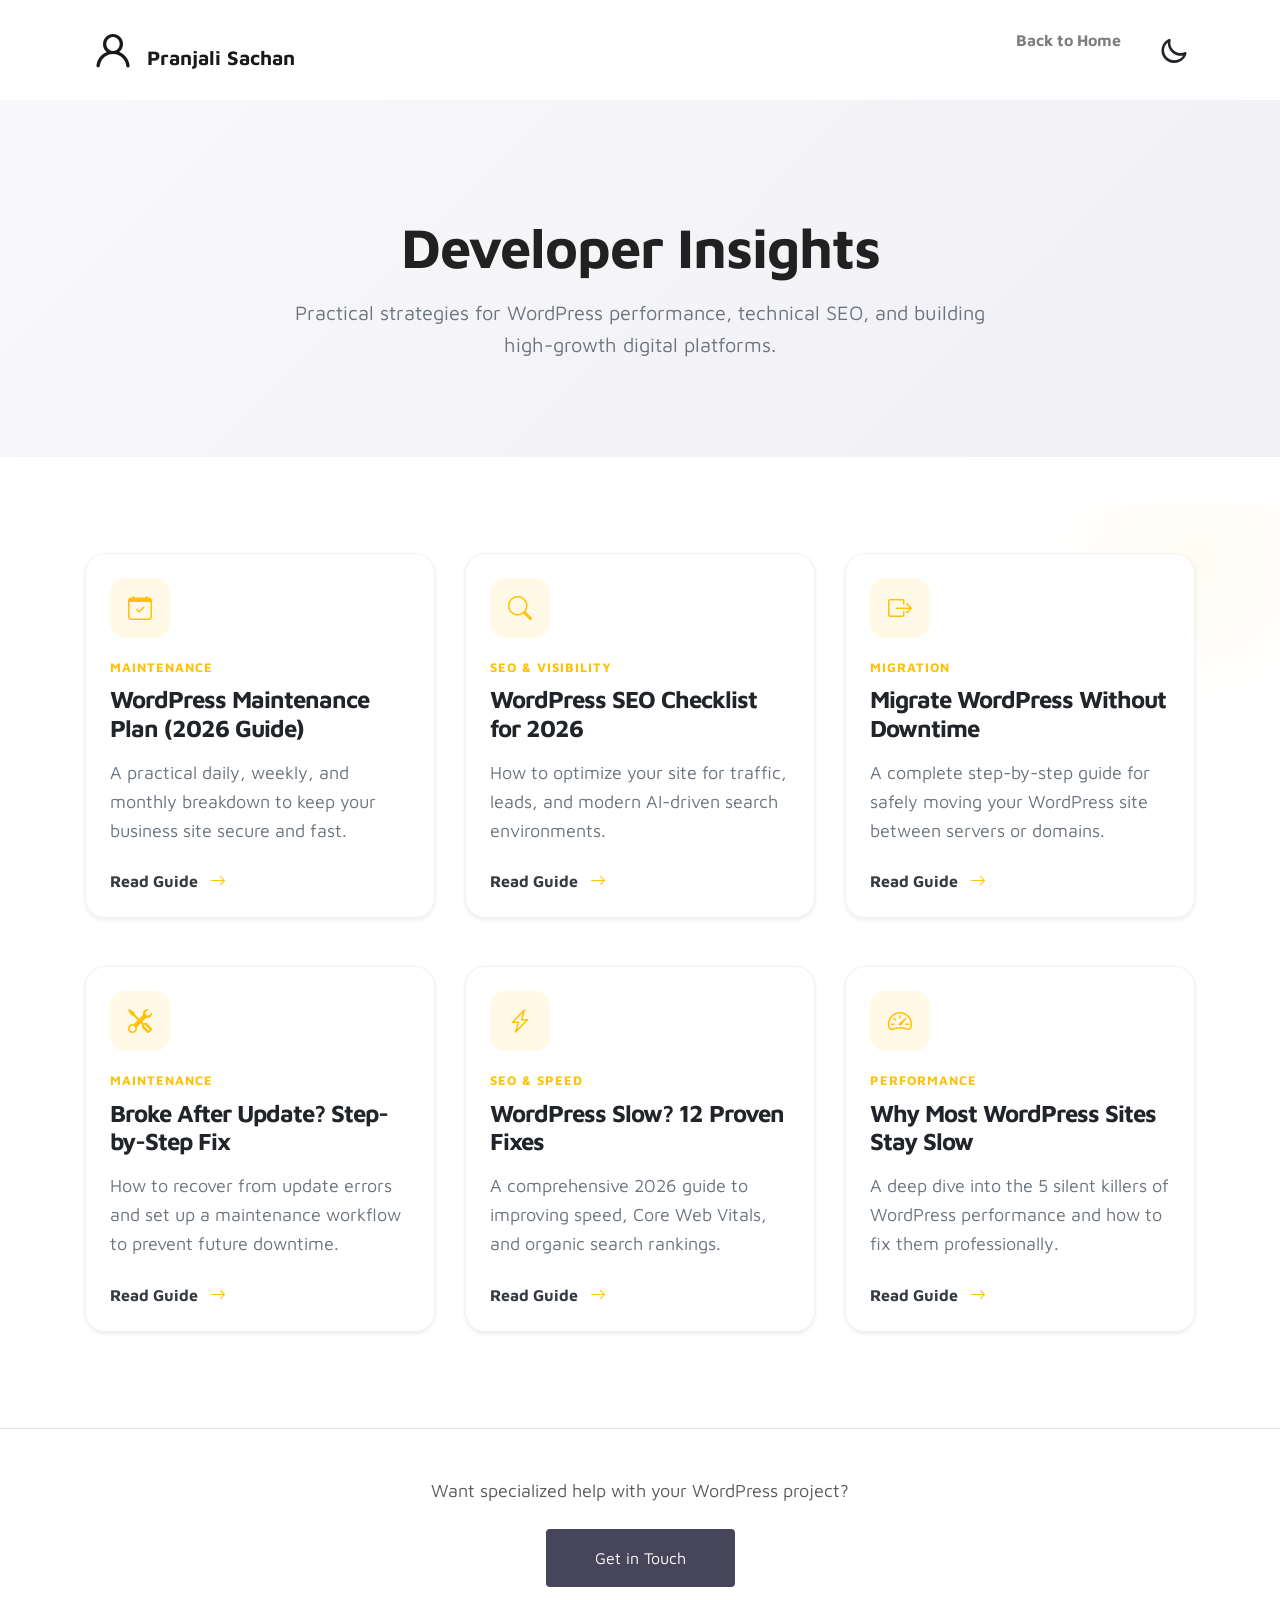
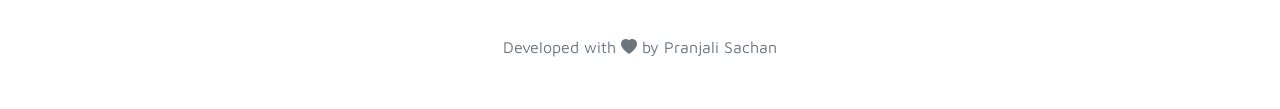
==== blog/index.html @ 8d4db828 "feat: add WordPress Maintenance Plan article and update homepage sorting" ====
<!doctype html>
<html lang="en">

<head>
  <meta charset="utf-8">
  <meta name="viewport" content="width=device-width, initial-scale=1, shrink-to-fit=no">
  <title>Developer Insights & WordPress Guides | Pranjali Sachan</title>

  <link rel="stylesheet" href="../css/bootstrap.min.css">
  <link rel="stylesheet" href="../css/unicons.css">
  <link rel="stylesheet" href="https://cdn.jsdelivr.net/npm/bootstrap-icons@1.11.3/font/bootstrap-icons.min.css">
  <link rel="stylesheet" href="https://unpkg.com/aos@next/dist/aos.css" />
  <link rel="stylesheet" href="../css/styles.css">
  
  <style>
    .hub-header {
      padding: 120px 0 80px;
      background: linear-gradient(135deg, #f9f9fb 0%, #f0f0f5 100%);
      text-align: center;
    }
    .blog-hub-card {
      transition: all 0.3s ease;
      border: 1px solid rgba(0,0,0,0.05);
      border-radius: 20px;
      overflow: hidden;
      background: #fff;
    }
    .blog-hub-card:hover {
      transform: translateY(-10px);
      box-shadow: 0 20px 40px rgba(0,0,0,0.08) !important;
    }
    .blog-hub-icon {
      width: 60px;
      height: 60px;
      background: rgba(255,194,0,0.1);
      border-radius: 15px;
      display: flex;
      align-items: center;
      justify-content: center;
      font-size: 1.5rem;
      margin-bottom: 20px;
    }
    body.dark-mode .hub-header {
      background: linear-gradient(135deg, #1a1a1a 0%, #111 100%);
    }
    body.dark-mode .blog-hub-card {
      background: #222;
      border-color: rgba(255,255,255,0.05);
    }
  </style>
</head>

<body>
  <nav class="navbar navbar-expand-sm navbar-light sticky-nav">
    <div class="container">
      <a class="navbar-brand" href="../index.html">
        <i class='uil uil-user'></i>
        Pranjali Sachan
      </a>
      <div class="collapse navbar-collapse" id="navbarNav">
        <ul class="navbar-nav ml-auto">
          <li class="nav-item">
            <a href="../index.html#articles" class="nav-link">Back to Home</a>
          </li>
          <li class="nav-item ml-lg-4">
            <div class="color-mode d-lg-flex justify-content-center align-items-center">
              <i class="color-mode-icon"></i>
            </div>
          </li>
        </ul>
      </div>
    </div>
  </nav>

  <header class="hub-header">
    <div class="container" data-aos="fade-up">
      <h1 class="display-4 font-weight-bold mb-3">Developer Insights</h1>
      <p class="text-muted lead mx-auto" style="max-width: 700px;">
        Practical strategies for WordPress performance, technical SEO, and building high-growth digital platforms.
      </p>
    </div>
  </header>

  <section class="py-5 mt-5">
    <div class="container">
      <div class="row">

        <!-- Article 1: Maintenance Plan (Latest) -->
        <div class="col-lg-4 col-md-6 col-12 mb-5" data-aos="fade-up" data-aos-delay="100">
          <div class="blog-hub-card p-4 h-100 shadow-sm">
            <div class="blog-hub-icon">
              <i class="bi bi-calendar-check text-warning"></i>
            </div>
            <small class="text-warning font-weight-bold mb-2 d-block text-uppercase" style="letter-spacing: 1px;">Maintenance</small>
            <h4 class="mb-3">WordPress Maintenance Plan (2026 Guide)</h4>
            <p class="text-muted mb-4">A practical daily, weekly, and monthly breakdown to keep your business site secure and fast.</p>
            <a href="wordpress-maintenance-plan.html" class="font-weight-bold text-dark">
              Read Guide <i class="bi bi-arrow-right ml-2 text-warning"></i>
            </a>
          </div>
        </div>

        <!-- Article 2: SEO Checklist -->
        <div class="col-lg-4 col-md-6 col-12 mb-5" data-aos="fade-up" data-aos-delay="200">
          <div class="blog-hub-card p-4 h-100 shadow-sm">
            <div class="blog-hub-icon">
              <i class="bi bi-search text-warning"></i>
            </div>
            <small class="text-warning font-weight-bold mb-2 d-block text-uppercase" style="letter-spacing: 1px;">SEO & Visibility</small>
            <h4 class="mb-3">WordPress SEO Checklist for 2026</h4>
            <p class="text-muted mb-4">How to optimize your site for traffic, leads, and modern AI-driven search environments.</p>
            <a href="wordpress-seo-checklist.html" class="font-weight-bold text-dark">
              Read Guide <i class="bi bi-arrow-right ml-2 text-warning"></i>
            </a>
          </div>
        </div>

        <!-- Article 3: Migration -->
        <div class="col-lg-4 col-md-6 col-12 mb-5" data-aos="fade-up" data-aos-delay="300">
          <div class="blog-hub-card p-4 h-100 shadow-sm">
            <div class="blog-hub-icon">
              <i class="bi bi-box-arrow-right text-warning"></i>
            </div>
            <small class="text-warning font-weight-bold mb-2 d-block text-uppercase" style="letter-spacing: 1px;">Migration</small>
            <h4 class="mb-3">Migrate WordPress Without Downtime</h4>
            <p class="text-muted mb-4">A complete step-by-step guide for safely moving your WordPress site between servers or domains.</p>
            <a href="wordpress-migration-guide.html" class="font-weight-bold text-dark">
              Read Guide <i class="bi bi-arrow-right ml-2 text-warning"></i>
            </a>
          </div>
        </div>

        <!-- Article 4: Broken Site -->
        <div class="col-lg-4 col-md-6 col-12 mb-5" data-aos="fade-up" data-aos-delay="400">
          <div class="blog-hub-card p-4 h-100 shadow-sm">
            <div class="blog-hub-icon">
              <i class="bi bi-tools text-warning"></i>
            </div>
            <small class="text-warning font-weight-bold mb-2 d-block text-uppercase" style="letter-spacing: 1px;">Maintenance</small>
            <h4 class="mb-3">Broke After Update? Step-by-Step Fix</h4>
            <p class="text-muted mb-4">How to recover from update errors and set up a maintenance workflow to prevent future downtime.</p>
            <a href="wordpress-update-fix.html" class="font-weight-bold text-dark">
              Read Guide <i class="bi bi-arrow-right ml-2 text-warning"></i>
            </a>
          </div>
        </div>

        <!-- Article 5: Speed Guide -->
        <div class="col-lg-4 col-md-6 col-12 mb-5" data-aos="fade-up" data-aos-delay="500">
          <div class="blog-hub-card p-4 h-100 shadow-sm">
            <div class="blog-hub-icon">
              <i class="bi bi-lightning-charge text-warning"></i>
            </div>
            <small class="text-warning font-weight-bold mb-2 d-block text-uppercase" style="letter-spacing: 1px;">SEO & Speed</small>
            <h4 class="mb-3">WordPress Slow? 12 Proven Fixes</h4>
            <p class="text-muted mb-4">A comprehensive 2026 guide to improving speed, Core Web Vitals, and organic search rankings.</p>
            <a href="wordpress-speed-guide.html" class="font-weight-bold text-dark">
              Read Guide <i class="bi bi-arrow-right ml-2 text-warning"></i>
            </a>
          </div>
        </div>

        <!-- Article 6: Performance Fix -->
        <div class="col-lg-4 col-md-6 col-12 mb-5" data-aos="fade-up" data-aos-delay="600">
          <div class="blog-hub-card p-4 h-100 shadow-sm">
            <div class="blog-hub-icon">
              <i class="bi bi-speedometer2 text-warning"></i>
            </div>
            <small class="text-warning font-weight-bold mb-2 d-block text-uppercase" style="letter-spacing: 1px;">Performance</small>
            <h4 class="mb-3">Why Most WordPress Sites Stay Slow</h4>
            <p class="text-muted mb-4">A deep dive into the 5 silent killers of WordPress performance and how to fix them professionally.</p>
            <a href="wordpress-performance-fix.html" class="font-weight-bold text-dark">
              Read Guide <i class="bi bi-arrow-right ml-2 text-warning"></i>
            </a>
          </div>
        </div>

        <!-- Add more empty placeholders or future cards here as you grow -->

      </div>
    </div>
  </section>

  <footer class="footer py-5 border-top bg-white">
    <div class="container text-center">
      <p class="mb-4">Want specialized help with your WordPress project?</p>
      <a href="../index.html#contact" class="btn custom-btn custom-btn-bg py-3 px-5">Get in Touch</a>
      <p class="copyright-text mt-5 mb-0 text-muted">Developed with <i class="bi bi-heart-fill"></i> by Pranjali Sachan</p>
    </div>
  </footer>

  <script src="../js/jquery-3.3.1.min.js"></script>
  <script src="../js/custom.js"></script>
  <script src="https://unpkg.com/aos@next/dist/aos.js"></script>
  <script>
    AOS.init({ duration: 1000, once: true });
  </script>
</body>
</html>
---- css/unicons.css ----
@font-face {
  font-family: 'unicons';
  src: url('../font/unicons.eot?42479262');
  src: url('../font/unicons.eot?42479262#iefix') format('embedded-opentype'),
       url('../font/unicons.woff2?42479262') format('woff2'),
       url('../font/unicons.woff?42479262') format('woff'),
       url('../font/unicons.ttf?42479262') format('truetype'),
       url('../font/unicons.svg?42479262#unicons') format('svg');
  font-weight: normal;
  font-style: normal;
}
/* Chrome hack: SVG is rendered more smooth in Windozze. 100% magic, uncomment if you need it. */
/* Note, that will break hinting! In other OS-es font will be not as sharp as it could be */
/*
@media screen and (-webkit-min-device-pixel-ratio:0) {
  @font-face {
    font-family: 'unicons';
    src: url('../font/unicons.svg?42479262#unicons') format('svg');
  }
}
*/
 
 [class^="uil-"]:before, [class*=" uil-"]:before {
  font-family: "unicons";
  font-style: normal;
  font-weight: normal;
  speak: none;
 
  display: inline-block;
  text-decoration: inherit;
  width: 1em;
  margin-right: .2em;
  text-align: center;
  /* opacity: .8; */
 
  /* For safety - reset parent styles, that can break glyph codes*/
  font-variant: normal;
  text-transform: none;
 
  /* fix buttons height, for twitter bootstrap */
  line-height: 1em;
 
  /* Animation center compensation - margins should be symmetric */
  /* remove if not needed */
  margin-left: .2em;
 
  /* you can be more comfortable with increased icons size */
  /* font-size: 120%; */
 
  /* Font smoothing. That was taken from TWBS */
  -webkit-font-smoothing: antialiased;
  -moz-osx-font-smoothing: grayscale;
 
  /* Uncomment for 3D effect */
  /* text-shadow: 1px 1px 1px rgba(127, 127, 127, 0.3); */
}
 
.uil-abacus:before { content: '\e800'; } /* '' */
.uil-accessible-icon-alt:before { content: '\e801'; } /* '' */
.uil-adjust-alt:before { content: '\e802'; } /* '' */
.uil-adjust-circle:before { content: '\e803'; } /* '' */
.uil-adjust-half:before { content: '\e804'; } /* '' */
.uil-adjust:before { content: '\e805'; } /* '' */
.uil-airplay:before { content: '\e806'; } /* '' */
.uil-align-alt:before { content: '\e807'; } /* '' */
.uil-align-center-alt:before { content: '\e808'; } /* '' */
.uil-align-center-h:before { content: '\e809'; } /* '' */
.uil-align-center-justify:before { content: '\e80a'; } /* '' */
.uil-align-center-v:before { content: '\e80b'; } /* '' */
.uil-align-center:before { content: '\e80c'; } /* '' */
.uil-align-justify:before { content: '\e80d'; } /* '' */
.uil-align-left-justify:before { content: '\e80e'; } /* '' */
.uil-align-left:before { content: '\e80f'; } /* '' */
.uil-align-letter-right:before { content: '\e810'; } /* '' */
.uil-align-right-justify:before { content: '\e811'; } /* '' */
.uil-align-right:before { content: '\e812'; } /* '' */
.uil-align:before { content: '\e813'; } /* '' */
.uil-ambulance:before { content: '\e814'; } /* '' */
.uil-analysis:before { content: '\e815'; } /* '' */
.uil-analytics:before { content: '\e816'; } /* '' */
.uil-anchor:before { content: '\e817'; } /* '' */
.uil-android-phone-slash:before { content: '\e818'; } /* '' */
.uil-angle-double-down:before { content: '\e819'; } /* '' */
.uil-angle-double-left:before { content: '\e81a'; } /* '' */
.uil-angle-double-right:before { content: '\e81b'; } /* '' */
.uil-angle-double-up:before { content: '\e81c'; } /* '' */
.uil-angle-down:before { content: '\e81d'; } /* '' */
.uil-angle-left:before { content: '\e81e'; } /* '' */
.uil-angle-right-b:before { content: '\e81f'; } /* '' */
.uil-angle-right:before { content: '\e820'; } /* '' */
.uil-angle-up:before { content: '\e821'; } /* '' */
.uil-annoyed-alt:before { content: '\e822'; } /* '' */
.uil-annoyed:before { content: '\e823'; } /* '' */
.uil-apps:before { content: '\e824'; } /* '' */
.uil-archive-alt:before { content: '\e825'; } /* '' */
.uil-archive:before { content: '\e826'; } /* '' */
.uil-arrow-break:before { content: '\e827'; } /* '' */
.uil-arrow-circle-down:before { content: '\e828'; } /* '' */
.uil-arrow-circle-left:before { content: '\e829'; } /* '' */
.uil-arrow-circle-right:before { content: '\e82a'; } /* '' */
.uil-arrow-circle-up:before { content: '\e82b'; } /* '' */
.uil-arrow-compress-h:before { content: '\e82c'; } /* '' */
.uil-arrow-down-left:before { content: '\e82d'; } /* '' */
.uil-arrow-down-right:before { content: '\e82e'; } /* '' */
.uil-arrow-down:before { content: '\e82f'; } /* '' */
.uil-arrow-from-right:before { content: '\e830'; } /* '' */
.uil-arrow-from-top:before { content: '\e831'; } /* '' */
.uil-arrow-growth:before { content: '\e832'; } /* '' */
.uil-arrow-left:before { content: '\e833'; } /* '' */
.uil-arrow-random:before { content: '\e834'; } /* '' */
.uil-arrow-resize-diagonal:before { content: '\e835'; } /* '' */
.uil-arrow-right:before { content: '\e836'; } /* '' */
.uil-arrow-to-bottom:before { content: '\e837'; } /* '' */
.uil-arrow-to-right:before { content: '\e838'; } /* '' */
.uil-arrow-up-left:before { content: '\e839'; } /* '' */
.uil-arrow-up-right:before { content: '\e83a'; } /* '' */
.uil-arrow-up:before { content: '\e83b'; } /* '' */
.uil-arrows-h-alt:before { content: '\e83c'; } /* '' */
.uil-arrows-h:before { content: '\e83d'; } /* '' */
.uil-arrows-left-down:before { content: '\e83e'; } /* '' */
.uil-arrows-maximize:before { content: '\e83f'; } /* '' */
.uil-arrows-merge:before { content: '\e840'; } /* '' */
.uil-arrows-resize-h:before { content: '\e841'; } /* '' */
.uil-arrows-resize-v:before { content: '\e842'; } /* '' */
.uil-arrows-resize:before { content: '\e843'; } /* '' */
.uil-arrows-right-down:before { content: '\e844'; } /* '' */
.uil-arrows-shrink-h:before { content: '\e845'; } /* '' */
.uil-arrows-shrink-v:before { content: '\e846'; } /* '' */
.uil-arrows-up-right:before { content: '\e847'; } /* '' */
.uil-arrows-v-alt:before { content: '\e848'; } /* '' */
.uil-arrows-v:before { content: '\e849'; } /* '' */
.uil-at:before { content: '\e84a'; } /* '' */
.uil-atm-card:before { content: '\e84b'; } /* '' */
.uil-atom:before { content: '\e84c'; } /* '' */
.uil-auto-flash:before { content: '\e84d'; } /* '' */
.uil-award-alt:before { content: '\e84e'; } /* '' */
.uil-award:before { content: '\e84f'; } /* '' */
.uil-baby-carriage:before { content: '\e850'; } /* '' */
.uil-backpack:before { content: '\e851'; } /* '' */
.uil-backspace:before { content: '\e852'; } /* '' */
.uil-backward:before { content: '\e853'; } /* '' */
.uil-bag-alt:before { content: '\e854'; } /* '' */
.uil-bag-slash:before { content: '\e855'; } /* '' */
.uil-bag:before { content: '\e856'; } /* '' */
.uil-ball:before { content: '\e857'; } /* '' */
.uil-ban:before { content: '\e858'; } /* '' */
.uil-bars:before { content: '\e859'; } /* '' */
.uil-basketball-hoop:before { content: '\e85a'; } /* '' */
.uil-basketball:before { content: '\e85b'; } /* '' */
.uil-battery-bolt:before { content: '\e85c'; } /* '' */
.uil-battery-empty:before { content: '\e85d'; } /* '' */
.uil-bed-double:before { content: '\e85e'; } /* '' */
.uil-bed:before { content: '\e85f'; } /* '' */
.uil-bell-school:before { content: '\e860'; } /* '' */
.uil-bell-slash:before { content: '\e861'; } /* '' */
.uil-bill:before { content: '\e862'; } /* '' */
.uil-bitcoin-circle:before { content: '\e863'; } /* '' */
.uil-bitcoin:before { content: '\e864'; } /* '' */
.uil-bluetooth-b:before { content: '\e865'; } /* '' */
.uil-bolt-alt:before { content: '\e866'; } /* '' */
.uil-bolt-slash:before { content: '\e867'; } /* '' */
.uil-bolt:before { content: '\e868'; } /* '' */
.uil-book-alt:before { content: '\e869'; } /* '' */
.uil-book-medical:before { content: '\e86a'; } /* '' */
.uil-book-open:before { content: '\e86b'; } /* '' */
.uil-book-reader:before { content: '\e86c'; } /* '' */
.uil-book:before { content: '\e86d'; } /* '' */
.uil-bookmark-full:before { content: '\e86e'; } /* '' */
.uil-bookmark:before { content: '\e86f'; } /* '' */
.uil-books:before { content: '\e870'; } /* '' */
.uil-boombox:before { content: '\e871'; } /* '' */
.uil-border-alt:before { content: '\e872'; } /* '' */
.uil-border-bottom:before { content: '\e873'; } /* '' */
.uil-border-clear:before { content: '\e874'; } /* '' */
.uil-border-horizontal:before { content: '\e875'; } /* '' */
.uil-border-inner:before { content: '\e876'; } /* '' */
.uil-border-left:before { content: '\e877'; } /* '' */
.uil-border-out:before { content: '\e878'; } /* '' */
.uil-border-right:before { content: '\e879'; } /* '' */
.uil-border-top:before { content: '\e87a'; } /* '' */
.uil-border-vertical:before { content: '\e87b'; } /* '' */
.uil-box:before { content: '\e87c'; } /* '' */
.uil-briefcase-alt:before { content: '\e87d'; } /* '' */
.uil-briefcase:before { content: '\e87e'; } /* '' */
.uil-bright:before { content: '\e87f'; } /* '' */
.uil-brightness-empty:before { content: '\e880'; } /* '' */
.uil-brightness-half:before { content: '\e881'; } /* '' */
.uil-brightness-low:before { content: '\e882'; } /* '' */
.uil-brightness-minus:before { content: '\e883'; } /* '' */
.uil-brightness-plus:before { content: '\e884'; } /* '' */
.uil-brightness:before { content: '\e885'; } /* '' */
.uil-bring-bottom:before { content: '\e886'; } /* '' */
.uil-bring-front:before { content: '\e887'; } /* '' */
.uil-brush-alt:before { content: '\e888'; } /* '' */
.uil-bug:before { content: '\e889'; } /* '' */
.uil-building:before { content: '\e88a'; } /* '' */
.uil-bullseye:before { content: '\e88b'; } /* '' */
.uil-bus-alt:before { content: '\e88c'; } /* '' */
.uil-bus-school:before { content: '\e88d'; } /* '' */
.uil-bus:before { content: '\e88e'; } /* '' */
.uil-calcualtor:before { content: '\e88f'; } /* '' */
.uil-calculator-alt:before { content: '\e890'; } /* '' */
.uil-calendar-alt:before { content: '\e891'; } /* '' */
.uil-calendar-slash:before { content: '\e892'; } /* '' */
.uil-calender:before { content: '\e893'; } /* '' */
.uil-calling:before { content: '\e894'; } /* '' */
.uil-camera-plus:before { content: '\e895'; } /* '' */
.uil-camera-slash:before { content: '\e896'; } /* '' */
.uil-camera:before { content: '\e897'; } /* '' */
.uil-cancel:before { content: '\e898'; } /* '' */
.uil-capsule:before { content: '\e899'; } /* '' */
.uil-capture:before { content: '\e89a'; } /* '' */
.uil-car-sideview:before { content: '\e89b'; } /* '' */
.uil-car-slash:before { content: '\e89c'; } /* '' */
.uil-car-wash:before { content: '\e89d'; } /* '' */
.uil-car:before { content: '\e89e'; } /* '' */
.uil-card-atm:before { content: '\e89f'; } /* '' */
.uil-caret-right:before { content: '\e8a0'; } /* '' */
.uil-cart:before { content: '\e8a1'; } /* '' */
.uil-cell:before { content: '\e8a2'; } /* '' */
.uil-celsius:before { content: '\e8a3'; } /* '' */
.uil-chart-bar-alt:before { content: '\e8a4'; } /* '' */
.uil-chart-bar:before { content: '\e8a5'; } /* '' */
.uil-chart-down:before { content: '\e8a6'; } /* '' */
.uil-chart-growth-alt:before { content: '\e8a7'; } /* '' */
.uil-chart-growth:before { content: '\e8a8'; } /* '' */
.uil-chart-line:before { content: '\e8a9'; } /* '' */
.uil-chart-pie-alt:before { content: '\e8aa'; } /* '' */
.uil-chart-pie:before { content: '\e8ab'; } /* '' */
.uil-chart:before { content: '\e8ac'; } /* '' */
.uil-chat-bubble-user:before { content: '\e8ad'; } /* '' */
.uil-chat-info:before { content: '\e8ae'; } /* '' */
.uil-chat:before { content: '\e8af'; } /* '' */
.uil-check-circle:before { content: '\e8b0'; } /* '' */
.uil-check-square:before { content: '\e8b1'; } /* '' */
.uil-check:before { content: '\e8b2'; } /* '' */
.uil-circle-layer:before { content: '\e8b3'; } /* '' */
.uil-circle:before { content: '\e8b4'; } /* '' */
.uil-circuit:before { content: '\e8b5'; } /* '' */
.uil-clapper-board:before { content: '\e8b6'; } /* '' */
.uil-clipboard-alt:before { content: '\e8b7'; } /* '' */
.uil-clipboard-blank:before { content: '\e8b8'; } /* '' */
.uil-clipboard-notes:before { content: '\e8b9'; } /* '' */
.uil-clipboard:before { content: '\e8ba'; } /* '' */
.uil-clock-eight:before { content: '\e8bb'; } /* '' */
.uil-clock-five:before { content: '\e8bc'; } /* '' */
.uil-clock-nine:before { content: '\e8bd'; } /* '' */
.uil-clock-seven:before { content: '\e8be'; } /* '' */
.uil-clock-ten:before { content: '\e8bf'; } /* '' */
.uil-clock-three:before { content: '\e8c0'; } /* '' */
.uil-clock-two:before { content: '\e8c1'; } /* '' */
.uil-clock:before { content: '\e8c2'; } /* '' */
.uil-closed-captioning:before { content: '\e8c3'; } /* '' */
.uil-cloud-block:before { content: '\e8c4'; } /* '' */
.uil-cloud-bookmark:before { content: '\e8c5'; } /* '' */
.uil-cloud-check:before { content: '\e8c6'; } /* '' */
.uil-cloud-computing:before { content: '\e8c7'; } /* '' */
.uil-cloud-data-connection:before { content: '\e8c8'; } /* '' */
.uil-cloud-database-tree:before { content: '\e8c9'; } /* '' */
.uil-cloud-download:before { content: '\e8ca'; } /* '' */
.uil-cloud-drizzle:before { content: '\e8cb'; } /* '' */
.uil-cloud-exclamation:before { content: '\e8cc'; } /* '' */
.uil-cloud-hail:before { content: '\e8cd'; } /* '' */
.uil-cloud-heart:before { content: '\e8ce'; } /* '' */
.uil-cloud-info:before { content: '\e8cf'; } /* '' */
.uil-cloud-lock:before { content: '\e8d0'; } /* '' */
.uil-cloud-meatball:before { content: '\e8d1'; } /* '' */
.uil-cloud-moon-hail:before { content: '\e8d2'; } /* '' */
.uil-cloud-moon-meatball:before { content: '\e8d3'; } /* '' */
.uil-cloud-moon-rain:before { content: '\e8d4'; } /* '' */
.uil-cloud-moon-showers:before { content: '\e8d5'; } /* '' */
.uil-cloud-moon:before { content: '\e8d6'; } /* '' */
.uil-cloud-question:before { content: '\e8d7'; } /* '' */
.uil-cloud-rain-sun:before { content: '\e8d8'; } /* '' */
.uil-cloud-rain:before { content: '\e8d9'; } /* '' */
.uil-cloud-redo:before { content: '\e8da'; } /* '' */
.uil-cloud-set:before { content: '\e8db'; } /* '' */
.uil-cloud-share:before { content: '\e8dc'; } /* '' */
.uil-cloud-shield:before { content: '\e8dd'; } /* '' */
.uil-cloud-showers-alt:before { content: '\e8de'; } /* '' */
.uil-cloud-showers-heavy:before { content: '\e8df'; } /* '' */
.uil-cloud-showers:before { content: '\e8e0'; } /* '' */
.uil-cloud-slash:before { content: '\e8e1'; } /* '' */
.uil-cloud-sun-hail:before { content: '\e8e2'; } /* '' */
.uil-cloud-sun-meatball:before { content: '\e8e3'; } /* '' */
.uil-cloud-sun-rain-alt:before { content: '\e8e4'; } /* '' */
.uil-cloud-sun-rain:before { content: '\e8e5'; } /* '' */
.uil-cloud-sun-tear:before { content: '\e8e6'; } /* '' */
.uil-cloud-sun:before { content: '\e8e7'; } /* '' */
.uil-cloud-times:before { content: '\e8e8'; } /* '' */
.uil-cloud-unlock:before { content: '\e8e9'; } /* '' */
.uil-cloud-upload:before { content: '\e8ea'; } /* '' */
.uil-cloud-wifi:before { content: '\e8eb'; } /* '' */
.uil-cloud-wind:before { content: '\e8ec'; } /* '' */
.uil-cloud:before { content: '\e8ed'; } /* '' */
.uil-clouds:before { content: '\e8ee'; } /* '' */
.uil-club:before { content: '\e8ef'; } /* '' */
.uil-code:before { content: '\e8f0'; } /* '' */
.uil-coffee:before { content: '\e8f1'; } /* '' */
.uil-cog:before { content: '\e8f2'; } /* '' */
.uil-coins:before { content: '\e8f3'; } /* '' */
.uil-columns:before { content: '\e8f4'; } /* '' */
.uil-comment-alt-block:before { content: '\e8f5'; } /* '' */
.uil-comment-alt-chart-lines:before { content: '\e8f6'; } /* '' */
.uil-comment-alt-check:before { content: '\e8f7'; } /* '' */
.uil-comment-alt-dots:before { content: '\e8f8'; } /* '' */
.uil-comment-alt-download:before { content: '\e8f9'; } /* '' */
.uil-comment-alt-edit:before { content: '\e8fa'; } /* '' */
.uil-comment-alt-exclamation:before { content: '\e8fb'; } /* '' */
.uil-comment-alt-heart:before { content: '\e8fc'; } /* '' */
.uil-comment-alt-image:before { content: '\e8fd'; } /* '' */
.uil-comment-alt-info:before { content: '\e8fe'; } /* '' */
.uil-comment-alt-lines:before { content: '\e8ff'; } /* '' */
.uil-comment-alt-lock:before { content: '\e900'; } /* '' */
.uil-comment-alt-medical:before { content: '\e901'; } /* '' */
.uil-comment-alt-message:before { content: '\e902'; } /* '' */
.uil-comment-alt-notes:before { content: '\e903'; } /* '' */
.uil-comment-alt-plus:before { content: '\e904'; } /* '' */
.uil-comment-alt-question:before { content: '\e905'; } /* '' */
.uil-comment-alt-redo:before { content: '\e906'; } /* '' */
.uil-comment-alt-search:before { content: '\e907'; } /* '' */
.uil-comment-alt-share:before { content: '\e908'; } /* '' */
.uil-comment-alt-shield:before { content: '\e909'; } /* '' */
.uil-comment-alt-upload:before { content: '\e90a'; } /* '' */
.uil-comment-alt-verify:before { content: '\e90b'; } /* '' */
.uil-comment-alt:before { content: '\e90c'; } /* '' */
.uil-comment-block:before { content: '\e90d'; } /* '' */
.uil-comment-chart-line:before { content: '\e90e'; } /* '' */
.uil-comment-check:before { content: '\e90f'; } /* '' */
.uil-comment-dots:before { content: '\e910'; } /* '' */
.uil-comment-download:before { content: '\e911'; } /* '' */
.uil-comment-edit:before { content: '\e912'; } /* '' */
.uil-comment-exclamation:before { content: '\e913'; } /* '' */
.uil-comment-heart:before { content: '\e914'; } /* '' */
.uil-comment-image:before { content: '\e915'; } /* '' */
.uil-comment-info-alt:before { content: '\e916'; } /* '' */
.uil-comment-info:before { content: '\e917'; } /* '' */
.uil-comment-lines:before { content: '\e918'; } /* '' */
.uil-comment-lock:before { content: '\e919'; } /* '' */
.uil-comment-medical:before { content: '\e91a'; } /* '' */
.uil-comment-message:before { content: '\e91b'; } /* '' */
.uil-comment-notes:before { content: '\e91c'; } /* '' */
.uil-comment-plus:before { content: '\e91d'; } /* '' */
.uil-comment-question:before { content: '\e91e'; } /* '' */
.uil-comment-redo:before { content: '\e91f'; } /* '' */
.uil-comment-search:before { content: '\e920'; } /* '' */
.uil-comment-share:before { content: '\e921'; } /* '' */
.uil-comment-shield:before { content: '\e922'; } /* '' */
.uil-comment-slash:before { content: '\e923'; } /* '' */
.uil-comment-upload:before { content: '\e924'; } /* '' */
.uil-comment-verify:before { content: '\e925'; } /* '' */
.uil-comment:before { content: '\e926'; } /* '' */
.uil-comments-alt:before { content: '\e927'; } /* '' */
.uil-comments:before { content: '\e928'; } /* '' */
.uil-commnet-alt-slash:before { content: '\e929'; } /* '' */
.uil-compact-disc:before { content: '\e92a'; } /* '' */
.uil-compass:before { content: '\e92b'; } /* '' */
.uil-compress-alt-left:before { content: '\e92c'; } /* '' */
.uil-compress-alt:before { content: '\e92d'; } /* '' */
.uil-compress-arrows:before { content: '\e92e'; } /* '' */
.uil-compress-lines:before { content: '\e92f'; } /* '' */
.uil-compress-point:before { content: '\e930'; } /* '' */
.uil-compress-v:before { content: '\e931'; } /* '' */
.uil-compress:before { content: '\e932'; } /* '' */
.uil-computer-mouse:before { content: '\e933'; } /* '' */
.uil-confused:before { content: '\e934'; } /* '' */
.uil-constructor:before { content: '\e935'; } /* '' */
.uil-copy-alt:before { content: '\e936'; } /* '' */
.uil-copy-landscape:before { content: '\e937'; } /* '' */
.uil-copy:before { content: '\e938'; } /* '' */
.uil-copyright:before { content: '\e939'; } /* '' */
.uil-corner-down-left:before { content: '\e93a'; } /* '' */
.uil-corner-down-right-alt:before { content: '\e93b'; } /* '' */
.uil-corner-down-right:before { content: '\e93c'; } /* '' */
.uil-corner-left-down:before { content: '\e93d'; } /* '' */
.uil-corner-right-down:before { content: '\e93e'; } /* '' */
.uil-corner-up-left-alt:before { content: '\e93f'; } /* '' */
.uil-corner-up-left:before { content: '\e940'; } /* '' */
.uil-corner-up-right-alt:before { content: '\e941'; } /* '' */
.uil-corner-up-right:before { content: '\e942'; } /* '' */
.uil-creative-commons-pd-alt:before { content: '\e943'; } /* '' */
.uil-creative-commons-pd:before { content: '\e944'; } /* '' */
.uil-crockery:before { content: '\e945'; } /* '' */
.uil-crop-alt-rotate-left:before { content: '\e946'; } /* '' */
.uil-crop-alt-rotate-right:before { content: '\e947'; } /* '' */
.uil-crop-alt:before { content: '\e948'; } /* '' */
.uil-crosshair-alt:before { content: '\e949'; } /* '' */
.uil-crosshair:before { content: '\e94a'; } /* '' */
.uil-crosshairs:before { content: '\e94b'; } /* '' */
.uil-cube:before { content: '\e94c'; } /* '' */
.uil-data-sharing:before { content: '\e94d'; } /* '' */
.uil-database-alt:before { content: '\e94e'; } /* '' */
.uil-database:before { content: '\e94f'; } /* '' */
.uil-desert:before { content: '\e950'; } /* '' */
.uil-desktop-alt-slash:before { content: '\e951'; } /* '' */
.uil-desktop-alt:before { content: '\e952'; } /* '' */
.uil-desktop-cloud-alt:before { content: '\e953'; } /* '' */
.uil-desktop-slash:before { content: '\e954'; } /* '' */
.uil-desktop:before { content: '\e955'; } /* '' */
.uil-dialpad-alt:before { content: '\e956'; } /* '' */
.uil-dialpad:before { content: '\e957'; } /* '' */
.uil-diamond:before { content: '\e958'; } /* '' */
.uil-diary-alt:before { content: '\e959'; } /* '' */
.uil-diary:before { content: '\e95a'; } /* '' */
.uil-dice-five:before { content: '\e95b'; } /* '' */
.uil-dice-four:before { content: '\e95c'; } /* '' */
.uil-dice-one:before { content: '\e95d'; } /* '' */
.uil-dice-six:before { content: '\e95e'; } /* '' */
.uil-dice-three:before { content: '\e95f'; } /* '' */
.uil-dice-two:before { content: '\e960'; } /* '' */
.uil-direction:before { content: '\e961'; } /* '' */
.uil-directions:before { content: '\e962'; } /* '' */
.uil-dizzy-meh:before { content: '\e963'; } /* '' */
.uil-dna:before { content: '\e964'; } /* '' */
.uil-document-layout-center:before { content: '\e965'; } /* '' */
.uil-document-layout-left:before { content: '\e966'; } /* '' */
.uil-document-layout-right:before { content: '\e967'; } /* '' */
.uil-document:before { content: '\e968'; } /* '' */
.uil-dollar-alt:before { content: '\e969'; } /* '' */
.uil-dollar-sign-alt:before { content: '\e96a'; } /* '' */
.uil-dollar-sign:before { content: '\e96b'; } /* '' */
.uil-down-arrow:before { content: '\e96c'; } /* '' */
.uil-download-alt:before { content: '\e96d'; } /* '' */
.uil-dribbble:before { content: '\e96e'; } /* '' */
.uil-drill:before { content: '\e96f'; } /* '' */
.uil-dropbox:before { content: '\e970'; } /* '' */
.uil-dumbbell:before { content: '\e971'; } /* '' */
.uil-edit-alt:before { content: '\e972'; } /* '' */
.uil-edit:before { content: '\e973'; } /* '' */
.uil-ellipsis-h:before { content: '\e974'; } /* '' */
.uil-ellipsis-v:before { content: '\e975'; } /* '' */
.uil-emoji:before { content: '\e976'; } /* '' */
.uil-enter:before { content: '\e977'; } /* '' */
.uil-entry:before { content: '\e978'; } /* '' */
.uil-envelope-add:before { content: '\e979'; } /* '' */
.uil-envelope-alt:before { content: '\e97a'; } /* '' */
.uil-envelope-block:before { content: '\e97b'; } /* '' */
.uil-envelope-bookmark:before { content: '\e97c'; } /* '' */
.uil-envelope-check:before { content: '\e97d'; } /* '' */
.uil-envelope-download-alt:before { content: '\e97e'; } /* '' */
.uil-envelope-download:before { content: '\e97f'; } /* '' */
.uil-envelope-edit:before { content: '\e980'; } /* '' */
.uil-envelope-exclamation:before { content: '\e981'; } /* '' */
.uil-envelope-heart:before { content: '\e982'; } /* '' */
.uil-envelope-info:before { content: '\e983'; } /* '' */
.uil-envelope-lock:before { content: '\e984'; } /* '' */
.uil-envelope-minus:before { content: '\e985'; } /* '' */
.uil-envelope-open:before { content: '\e986'; } /* '' */
.uil-envelope-question:before { content: '\e987'; } /* '' */
.uil-envelope-receive:before { content: '\e988'; } /* '' */
.uil-envelope-redo:before { content: '\e989'; } /* '' */
.uil-envelope-search:before { content: '\e98a'; } /* '' */
.uil-envelope-send:before { content: '\e98b'; } /* '' */
.uil-envelope-share:before { content: '\e98c'; } /* '' */
.uil-envelope-shield:before { content: '\e98d'; } /* '' */
.uil-envelope-star:before { content: '\e98e'; } /* '' */
.uil-envelope-times:before { content: '\e98f'; } /* '' */
.uil-envelope-upload-alt:before { content: '\e990'; } /* '' */
.uil-envelope-upload:before { content: '\e991'; } /* '' */
.uil-envelope:before { content: '\e992'; } /* '' */
.uil-envelopes:before { content: '\e993'; } /* '' */
.uil-equal-circle:before { content: '\e994'; } /* '' */
.uil-euro-circle:before { content: '\e995'; } /* '' */
.uil-euro:before { content: '\e996'; } /* '' */
.uil-exchange-alt:before { content: '\e997'; } /* '' */
.uil-exchange:before { content: '\e998'; } /* '' */
.uil-exclamation-circle:before { content: '\e999'; } /* '' */
.uil-exclamation-octagon:before { content: '\e99a'; } /* '' */
.uil-exclamation-triangle:before { content: '\e99b'; } /* '' */
.uil-exclude:before { content: '\e99c'; } /* '' */
.uil-exit:before { content: '\e99d'; } /* '' */
.uil-expand-alt:before { content: '\e99e'; } /* '' */
.uil-expand-arrows-alt:before { content: '\e99f'; } /* '' */
.uil-expand-arrows:before { content: '\e9a0'; } /* '' */
.uil-expand-from-corner:before { content: '\e9a1'; } /* '' */
.uil-expand-left:before { content: '\e9a2'; } /* '' */
.uil-export:before { content: '\e9a3'; } /* '' */
.uil-exposure-alt:before { content: '\e9a4'; } /* '' */
.uil-exposure-increase:before { content: '\e9a5'; } /* '' */
.uil-external-link-alt:before { content: '\e9a6'; } /* '' */
.uil-eye-slash:before { content: '\e9a7'; } /* '' */
.uil-eye:before { content: '\e9a8'; } /* '' */
.uil-facebook:before { content: '\e9a9'; } /* '' */
.uil-fahrenheit:before { content: '\e9aa'; } /* '' */
.uil-fast-mail-alt:before { content: '\e9ab'; } /* '' */
.uil-fast-mail:before { content: '\e9ac'; } /* '' */
.uil-favorite:before { content: '\e9ad'; } /* '' */
.uil-feedback:before { content: '\e9ae'; } /* '' */
.uil-file-alt:before { content: '\e9af'; } /* '' */
.uil-file-blank:before { content: '\e9b0'; } /* '' */
.uil-file-block-alt:before { content: '\e9b1'; } /* '' */
.uil-file-bookmark-alt:before { content: '\e9b2'; } /* '' */
.uil-file-check-alt:before { content: '\e9b3'; } /* '' */
.uil-file-check:before { content: '\e9b4'; } /* '' */
.uil-file-contract-dollar:before { content: '\e9b5'; } /* '' */
.uil-file-copy-alt:before { content: '\e9b6'; } /* '' */
.uil-file-download-alt:before { content: '\e9b7'; } /* '' */
.uil-file-download:before { content: '\e9b8'; } /* '' */
.uil-file-edit-alt:before { content: '\e9b9'; } /* '' */
.uil-file-exclamation-alt:before { content: '\e9ba'; } /* '' */
.uil-file-exclamation:before { content: '\e9bb'; } /* '' */
.uil-file-heart:before { content: '\e9bc'; } /* '' */
.uil-file-info-alt:before { content: '\e9bd'; } /* '' */
.uil-file-landscape-alt:before { content: '\e9be'; } /* '' */
.uil-file-landscape:before { content: '\e9bf'; } /* '' */
.uil-file-lanscape-slash:before { content: '\e9c0'; } /* '' */
.uil-file-lock-alt:before { content: '\e9c1'; } /* '' */
.uil-file-medical-alt:before { content: '\e9c2'; } /* '' */
.uil-file-medical:before { content: '\e9c3'; } /* '' */
.uil-file-minus-alt:before { content: '\e9c4'; } /* '' */
.uil-file-minus:before { content: '\e9c5'; } /* '' */
.uil-file-network:before { content: '\e9c6'; } /* '' */
.uil-file-plus-alt:before { content: '\e9c7'; } /* '' */
.uil-file-plus:before { content: '\e9c8'; } /* '' */
.uil-file-question-alt:before { content: '\e9c9'; } /* '' */
.uil-file-question:before { content: '\e9ca'; } /* '' */
.uil-file-redo-alt:before { content: '\e9cb'; } /* '' */
.uil-file-search-alt:before { content: '\e9cc'; } /* '' */
.uil-file-share-alt:before { content: '\e9cd'; } /* '' */
.uil-file-shield-alt:before { content: '\e9ce'; } /* '' */
.uil-file-slash:before { content: '\e9cf'; } /* '' */
.uil-file-times-alt:before { content: '\e9d0'; } /* '' */
.uil-file-times:before { content: '\e9d1'; } /* '' */
.uil-file-upload-alt:before { content: '\e9d2'; } /* '' */
.uil-file-upload:before { content: '\e9d3'; } /* '' */
.uil-file:before { content: '\e9d4'; } /* '' */
.uil-files-landscapes-alt:before { content: '\e9d5'; } /* '' */
.uil-files-landscapes:before { content: '\e9d6'; } /* '' */
.uil-film:before { content: '\e9d7'; } /* '' */
.uil-filter-slash:before { content: '\e9d8'; } /* '' */
.uil-filter:before { content: '\e9d9'; } /* '' */
.uil-flask-potion:before { content: '\e9da'; } /* '' */
.uil-flask:before { content: '\e9db'; } /* '' */
.uil-flip-h-alt:before { content: '\e9dc'; } /* '' */
.uil-flip-h:before { content: '\e9dd'; } /* '' */
.uil-flip-v-alt:before { content: '\e9de'; } /* '' */
.uil-flip-v:before { content: '\e9df'; } /* '' */
.uil-flower:before { content: '\e9e0'; } /* '' */
.uil-focus-add:before { content: '\e9e1'; } /* '' */
.uil-focus-target:before { content: '\e9e2'; } /* '' */
.uil-focus:before { content: '\e9e3'; } /* '' */
.uil-folder-check:before { content: '\e9e4'; } /* '' */
.uil-folder-download:before { content: '\e9e5'; } /* '' */
.uil-folder-exclamation:before { content: '\e9e6'; } /* '' */
.uil-folder-heart:before { content: '\e9e7'; } /* '' */
.uil-folder-info:before { content: '\e9e8'; } /* '' */
.uil-folder-lock:before { content: '\e9e9'; } /* '' */
.uil-folder-medical:before { content: '\e9ea'; } /* '' */
.uil-folder-minus:before { content: '\e9eb'; } /* '' */
.uil-folder-network:before { content: '\e9ec'; } /* '' */
.uil-folder-plus:before { content: '\e9ed'; } /* '' */
.uil-folder-question:before { content: '\e9ee'; } /* '' */
.uil-folder-slash:before { content: '\e9ef'; } /* '' */
.uil-folder-times:before { content: '\e9f0'; } /* '' */
.uil-folder-upload:before { content: '\e9f1'; } /* '' */
.uil-folder:before { content: '\e9f2'; } /* '' */
.uil-food:before { content: '\e9f3'; } /* '' */
.uil-football-american:before { content: '\e9f4'; } /* '' */
.uil-football-ball:before { content: '\e9f5'; } /* '' */
.uil-football:before { content: '\e9f6'; } /* '' */
.uil-forecastcloud-moon-tear:before { content: '\e9f7'; } /* '' */
.uil-forwaded-call:before { content: '\e9f8'; } /* '' */
.uil-forward:before { content: '\e9f9'; } /* '' */
.uil-frown:before { content: '\e9fa'; } /* '' */
.uil-game-structure:before { content: '\e9fb'; } /* '' */
.uil-game:before { content: '\e9fc'; } /* '' */
.uil-gift:before { content: '\e9fd'; } /* '' */
.uil-glass-martini-alt-slash:before { content: '\e9fe'; } /* '' */
.uil-glass-martini-alt:before { content: '\e9ff'; } /* '' */
.uil-glass-martini:before { content: '\ea00'; } /* '' */
.uil-glass-tea:before { content: '\ea01'; } /* '' */
.uil-glass:before { content: '\ea02'; } /* '' */
.uil-globe:before { content: '\ea03'; } /* '' */
.uil-gold:before { content: '\ea04'; } /* '' */
.uil-google-drive:before { content: '\ea05'; } /* '' */
.uil-graduation-hat:before { content: '\ea06'; } /* '' */
.uil-graph-bar:before { content: '\ea07'; } /* '' */
.uil-grid:before { content: '\ea08'; } /* '' */
.uil-grids:before { content: '\ea09'; } /* '' */
.uil-grin-tongue-wink-alt:before { content: '\ea0a'; } /* '' */
.uil-grin-tongue-wink:before { content: '\ea0b'; } /* '' */
.uil-grin:before { content: '\ea0c'; } /* '' */
.uil-grip-horizontal-line:before { content: '\ea0d'; } /* '' */
.uil-hdd:before { content: '\ea0e'; } /* '' */
.uil-headphones-alt:before { content: '\ea0f'; } /* '' */
.uil-headphones:before { content: '\ea10'; } /* '' */
.uil-heart-alt:before { content: '\ea11'; } /* '' */
.uil-heart-medical:before { content: '\ea12'; } /* '' */
.uil-heart-rate:before { content: '\ea13'; } /* '' */
.uil-heart-sign:before { content: '\ea14'; } /* '' */
.uil-heart:before { content: '\ea15'; } /* '' */
.uil-heartbeat:before { content: '\ea16'; } /* '' */
.uil-history-alt:before { content: '\ea17'; } /* '' */
.uil-history:before { content: '\ea18'; } /* '' */
.uil-home-alt:before { content: '\ea19'; } /* '' */
.uil-home:before { content: '\ea1a'; } /* '' */
.uil-horizontal-align-center:before { content: '\ea1b'; } /* '' */
.uil-horizontal-align-left:before { content: '\ea1c'; } /* '' */
.uil-horizontal-align-right:before { content: '\ea1d'; } /* '' */
.uil-horizontal-distribution-center:before { content: '\ea1e'; } /* '' */
.uil-horizontal-distribution-left:before { content: '\ea1f'; } /* '' */
.uil-horizontal-distribution-right:before { content: '\ea20'; } /* '' */
.uil-hunting:before { content: '\ea21'; } /* '' */
.uil-image-alt-slash:before { content: '\ea22'; } /* '' */
.uil-image-block:before { content: '\ea23'; } /* '' */
.uil-image-broken:before { content: '\ea24'; } /* '' */
.uil-image-check:before { content: '\ea25'; } /* '' */
.uil-image-download:before { content: '\ea26'; } /* '' */
.uil-image-edit:before { content: '\ea27'; } /* '' */
.uil-image-lock:before { content: '\ea28'; } /* '' */
.uil-image-minus:before { content: '\ea29'; } /* '' */
.uil-image-plus:before { content: '\ea2a'; } /* '' */
.uil-image-question:before { content: '\ea2b'; } /* '' */
.uil-image-redo:before { content: '\ea2c'; } /* '' */
.uil-image-resize-landscape:before { content: '\ea2d'; } /* '' */
.uil-image-resize-square:before { content: '\ea2e'; } /* '' */
.uil-image-search:before { content: '\ea2f'; } /* '' */
.uil-image-share:before { content: '\ea30'; } /* '' */
.uil-image-shield:before { content: '\ea31'; } /* '' */
.uil-image-slash:before { content: '\ea32'; } /* '' */
.uil-image-times:before { content: '\ea33'; } /* '' */
.uil-image-upload:before { content: '\ea34'; } /* '' */
.uil-image-v:before { content: '\ea35'; } /* '' */
.uil-image:before { content: '\ea36'; } /* '' */
.uil-images:before { content: '\ea37'; } /* '' */
.uil-incoming-call:before { content: '\ea38'; } /* '' */
.uil-info-circle:before { content: '\ea39'; } /* '' */
.uil-instagram:before { content: '\ea3a'; } /* '' */
.uil-invoice:before { content: '\ea3b'; } /* '' */
.uil-jackhammer:before { content: '\ea3c'; } /* '' */
.uil-kayak:before { content: '\ea3d'; } /* '' */
.uil-key-skeleton-alt:before { content: '\ea3e'; } /* '' */
.uil-key-skeleton:before { content: '\ea3f'; } /* '' */
.uil-keyboard-alt:before { content: '\ea40'; } /* '' */
.uil-keyboard-hide:before { content: '\ea41'; } /* '' */
.uil-keyboard-show:before { content: '\ea42'; } /* '' */
.uil-keyboard:before { content: '\ea43'; } /* '' */
.uil-keyhole-circle:before { content: '\ea44'; } /* '' */
.uil-keyhole-square-full:before { content: '\ea45'; } /* '' */
.uil-keyhole-square:before { content: '\ea46'; } /* '' */
.uil-kid:before { content: '\ea47'; } /* '' */
.uil-label-alt:before { content: '\ea48'; } /* '' */
.uil-label:before { content: '\ea49'; } /* '' */
.uil-lamp:before { content: '\ea4a'; } /* '' */
.uil-laptop-cloud:before { content: '\ea4b'; } /* '' */
.uil-laptop:before { content: '\ea4c'; } /* '' */
.uil-laughing:before { content: '\ea4d'; } /* '' */
.uil-layer-group-slash:before { content: '\ea4e'; } /* '' */
.uil-layer-group:before { content: '\ea4f'; } /* '' */
.uil-layers-alt:before { content: '\ea50'; } /* '' */
.uil-layers-slash:before { content: '\ea51'; } /* '' */
.uil-layers:before { content: '\ea52'; } /* '' */
.uil-left-arrow-from-left:before { content: '\ea53'; } /* '' */
.uil-left-arrow-to-left:before { content: '\ea54'; } /* '' */
.uil-left-indent-alt:before { content: '\ea55'; } /* '' */
.uil-left-indent:before { content: '\ea56'; } /* '' */
.uil-life-ring:before { content: '\ea57'; } /* '' */
.uil-lightbulb-alt:before { content: '\ea58'; } /* '' */
.uil-lightbulb:before { content: '\ea59'; } /* '' */
.uil-line-alt:before { content: '\ea5a'; } /* '' */
.uil-line-spacing:before { content: '\ea5b'; } /* '' */
.uil-link-alt:before { content: '\ea5c'; } /* '' */
.uil-link-broken:before { content: '\ea5d'; } /* '' */
.uil-link-h:before { content: '\ea5e'; } /* '' */
.uil-link:before { content: '\ea5f'; } /* '' */
.uil-list-ui-alt:before { content: '\ea60'; } /* '' */
.uil-list-ul:before { content: '\ea61'; } /* '' */
.uil-location-arrow-alt:before { content: '\ea62'; } /* '' */
.uil-location-arrow:before { content: '\ea63'; } /* '' */
.uil-location-pin-alt:before { content: '\ea64'; } /* '' */
.uil-location-point:before { content: '\ea65'; } /* '' */
.uil-location:before { content: '\ea66'; } /* '' */
.uil-lock-access:before { content: '\ea67'; } /* '' */
.uil-lock-alt:before { content: '\ea68'; } /* '' */
.uil-lock-open-alt:before { content: '\ea69'; } /* '' */
.uil-lock-slash:before { content: '\ea6a'; } /* '' */
.uil-lock:before { content: '\ea6b'; } /* '' */
.uil-mailbox-alt:before { content: '\ea6c'; } /* '' */
.uil-mailbox:before { content: '\ea6d'; } /* '' */
.uil-map-marker-alt:before { content: '\ea6e'; } /* '' */
.uil-map-marker-edit:before { content: '\ea6f'; } /* '' */
.uil-map-marker-info:before { content: '\ea70'; } /* '' */
.uil-map-marker-minus:before { content: '\ea71'; } /* '' */
.uil-map-marker-plus:before { content: '\ea72'; } /* '' */
.uil-map-marker-question:before { content: '\ea73'; } /* '' */
.uil-map-marker-shield:before { content: '\ea74'; } /* '' */
.uil-map-marker-slash:before { content: '\ea75'; } /* '' */
.uil-map-marker:before { content: '\ea76'; } /* '' */
.uil-map-pin-alt:before { content: '\ea77'; } /* '' */
.uil-map-pin:before { content: '\ea78'; } /* '' */
.uil-map:before { content: '\ea79'; } /* '' */
.uil-mars:before { content: '\ea7a'; } /* '' */
.uil-maximize-left:before { content: '\ea7b'; } /* '' */
.uil-medal:before { content: '\ea7c'; } /* '' */
.uil-medical-drip:before { content: '\ea7d'; } /* '' */
.uil-medical-square-full:before { content: '\ea7e'; } /* '' */
.uil-medical-square:before { content: '\ea7f'; } /* '' */
.uil-medical:before { content: '\ea80'; } /* '' */
.uil-medkit:before { content: '\ea81'; } /* '' */
.uil-meeting-board:before { content: '\ea82'; } /* '' */
.uil-meh-alt:before { content: '\ea83'; } /* '' */
.uil-meh-closed-eye:before { content: '\ea84'; } /* '' */
.uil-meh:before { content: '\ea85'; } /* '' */
.uil-message:before { content: '\ea86'; } /* '' */
.uil-microphone-slash:before { content: '\ea87'; } /* '' */
.uil-microphone:before { content: '\ea88'; } /* '' */
.uil-minus-circle:before { content: '\ea89'; } /* '' */
.uil-minus-path:before { content: '\ea8a'; } /* '' */
.uil-minus-square-full:before { content: '\ea8b'; } /* '' */
.uil-minus-square:before { content: '\ea8c'; } /* '' */
.uil-minus:before { content: '\ea8d'; } /* '' */
.uil-missed-call:before { content: '\ea8e'; } /* '' */
.uil-mobey-bill-slash:before { content: '\ea8f'; } /* '' */
.uil-mobile-android-alt:before { content: '\ea90'; } /* '' */
.uil-mobile-android:before { content: '\ea91'; } /* '' */
.uil-mobile-vibrate:before { content: '\ea92'; } /* '' */
.uil-modem:before { content: '\ea93'; } /* '' */
.uil-money-bill-stack:before { content: '\ea94'; } /* '' */
.uil-money-bill:before { content: '\ea95'; } /* '' */
.uil-money-insert:before { content: '\ea96'; } /* '' */
.uil-money-stack:before { content: '\ea97'; } /* '' */
.uil-money-withdraw:before { content: '\ea98'; } /* '' */
.uil-money-withdrawal:before { content: '\ea99'; } /* '' */
.uil-moneybag-alt:before { content: '\ea9a'; } /* '' */
.uil-moneybag:before { content: '\ea9b'; } /* '' */
.uil-monitor-heart-rate:before { content: '\ea9c'; } /* '' */
.uil-monitor:before { content: '\ea9d'; } /* '' */
.uil-moon-eclipse:before { content: '\ea9e'; } /* '' */
.uil-moon:before { content: '\ea9f'; } /* '' */
.uil-moonset:before { content: '\eaa0'; } /* '' */
.uil-mountains-sun:before { content: '\eaa1'; } /* '' */
.uil-mountains:before { content: '\eaa2'; } /* '' */
.uil-mouse-alt:before { content: '\eaa3'; } /* '' */
.uil-mouse:before { content: '\eaa4'; } /* '' */
.uil-multiply:before { content: '\eaa5'; } /* '' */
.uil-music-note:before { content: '\eaa6'; } /* '' */
.uil-music-tune-slash:before { content: '\eaa7'; } /* '' */
.uil-music:before { content: '\eaa8'; } /* '' */
.uil-n-a:before { content: '\eaa9'; } /* '' */
.uil-navigator:before { content: '\eaaa'; } /* '' */
.uil-nerd:before { content: '\eaab'; } /* '' */
.uil-newspaper:before { content: '\eaac'; } /* '' */
.uil-ninja:before { content: '\eaad'; } /* '' */
.uil-no-entry:before { content: '\eaae'; } /* '' */
.uil-notebooks:before { content: '\eaaf'; } /* '' */
.uil-notes:before { content: '\eab0'; } /* '' */
.uil-object-group:before { content: '\eab1'; } /* '' */
.uil-object-ungroup:before { content: '\eab2'; } /* '' */
.uil-octagon:before { content: '\eab3'; } /* '' */
.uil-outgoing-call:before { content: '\eab4'; } /* '' */
.uil-package:before { content: '\eab5'; } /* '' */
.uil-padlock:before { content: '\eab6'; } /* '' */
.uil-paint-tool:before { content: '\eab7'; } /* '' */
.uil-panorama-h-alt:before { content: '\eab8'; } /* '' */
.uil-panorama-h:before { content: '\eab9'; } /* '' */
.uil-panorama-v:before { content: '\eaba'; } /* '' */
.uil-paperclip:before { content: '\eabb'; } /* '' */
.uil-paragraph:before { content: '\eabc'; } /* '' */
.uil-parcel:before { content: '\eabd'; } /* '' */
.uil-parking-square:before { content: '\eabe'; } /* '' */
.uil-pathfinder-unite:before { content: '\eabf'; } /* '' */
.uil-pathfinder:before { content: '\eac0'; } /* '' */
.uil-pause-circle:before { content: '\eac1'; } /* '' */
.uil-pause:before { content: '\eac2'; } /* '' */
.uil-pen:before { content: '\eac3'; } /* '' */
.uil-pentagon:before { content: '\eac4'; } /* '' */
.uil-phone-alt:before { content: '\eac5'; } /* '' */
.uil-phone-pause:before { content: '\eac6'; } /* '' */
.uil-phone-slash:before { content: '\eac7'; } /* '' */
.uil-phone-times:before { content: '\eac8'; } /* '' */
.uil-phone-volume:before { content: '\eac9'; } /* '' */
.uil-phone:before { content: '\eaca'; } /* '' */
.uil-picture:before { content: '\eacb'; } /* '' */
.uil-plane-arrival:before { content: '\eacc'; } /* '' */
.uil-plane-departure:before { content: '\eacd'; } /* '' */
.uil-plane-fly:before { content: '\eace'; } /* '' */
.uil-plane:before { content: '\eacf'; } /* '' */
.uil-play-circle:before { content: '\ead0'; } /* '' */
.uil-play:before { content: '\ead1'; } /* '' */
.uil-plug:before { content: '\ead2'; } /* '' */
.uil-plus-circle:before { content: '\ead3'; } /* '' */
.uil-plus-square:before { content: '\ead4'; } /* '' */
.uil-plus:before { content: '\ead5'; } /* '' */
.uil-podium:before { content: '\ead6'; } /* '' */
.uil-polygon:before { content: '\ead7'; } /* '' */
.uil-post-stamp:before { content: '\ead8'; } /* '' */
.uil-postcard:before { content: '\ead9'; } /* '' */
.uil-pound-circle:before { content: '\eada'; } /* '' */
.uil-pound:before { content: '\eadb'; } /* '' */
.uil-power:before { content: '\eadc'; } /* '' */
.uil-prescription-bottle:before { content: '\eadd'; } /* '' */
.uil-presentation-check:before { content: '\eade'; } /* '' */
.uil-presentation-edit:before { content: '\eadf'; } /* '' */
.uil-presentation-line:before { content: '\eae0'; } /* '' */
.uil-presentation-lines-alt:before { content: '\eae1'; } /* '' */
.uil-presentation-minus:before { content: '\eae2'; } /* '' */
.uil-presentation-play:before { content: '\eae3'; } /* '' */
.uil-presentation-plus:before { content: '\eae4'; } /* '' */
.uil-presentation-times:before { content: '\eae5'; } /* '' */
.uil-presentation:before { content: '\eae6'; } /* '' */
.uil-previous:before { content: '\eae7'; } /* '' */
.uil-pricetag-alt:before { content: '\eae8'; } /* '' */
.uil-print-slash:before { content: '\eae9'; } /* '' */
.uil-print:before { content: '\eaea'; } /* '' */
.uil-processor:before { content: '\eaeb'; } /* '' */
.uil-pump:before { content: '\eaec'; } /* '' */
.uil-puzzle-piece:before { content: '\eaed'; } /* '' */
.uil-question-circle:before { content: '\eaee'; } /* '' */
.uil-rainbow:before { content: '\eaef'; } /* '' */
.uil-raindrops-alt:before { content: '\eaf0'; } /* '' */
.uil-raindrops:before { content: '\eaf1'; } /* '' */
.uil-receipt-alt:before { content: '\eaf2'; } /* '' */
.uil-receipt:before { content: '\eaf3'; } /* '' */
.uil-record-audio:before { content: '\eaf4'; } /* '' */
.uil-redo:before { content: '\eaf5'; } /* '' */
.uil-refresh:before { content: '\eaf6'; } /* '' */
.uil-registered:before { content: '\eaf7'; } /* '' */
.uil-repeat:before { content: '\eaf8'; } /* '' */
.uil-restaurant:before { content: '\eaf9'; } /* '' */
.uil-right-indent-alt:before { content: '\eafa'; } /* '' */
.uil-rope-way:before { content: '\eafb'; } /* '' */
.uil-rotate-360:before { content: '\eafc'; } /* '' */
.uil-rss-alt:before { content: '\eafd'; } /* '' */
.uil-rss-interface:before { content: '\eafe'; } /* '' */
.uil-rss:before { content: '\eaff'; } /* '' */
.uil-ruler-combined:before { content: '\eb00'; } /* '' */
.uil-ruler:before { content: '\eb01'; } /* '' */
.uil-sad-cry:before { content: '\eb02'; } /* '' */
.uil-sad-crying:before { content: '\eb03'; } /* '' */
.uil-sad-dizzy:before { content: '\eb04'; } /* '' */
.uil-sad-squint:before { content: '\eb05'; } /* '' */
.uil-sad:before { content: '\eb06'; } /* '' */
.uil-scaling-left:before { content: '\eb07'; } /* '' */
.uil-scaling-right:before { content: '\eb08'; } /* '' */
.uil-scenery:before { content: '\eb09'; } /* '' */
.uil-schedule:before { content: '\eb0a'; } /* '' */
.uil-science:before { content: '\eb0b'; } /* '' */
.uil-screw:before { content: '\eb0c'; } /* '' */
.uil-scroll-h:before { content: '\eb0d'; } /* '' */
.uil-scroll:before { content: '\eb0e'; } /* '' */
.uil-search-alt:before { content: '\eb0f'; } /* '' */
.uil-search-minus:before { content: '\eb10'; } /* '' */
.uil-search-plus:before { content: '\eb11'; } /* '' */
.uil-search:before { content: '\eb12'; } /* '' */
.uil-server-alt:before { content: '\eb13'; } /* '' */
.uil-server-connection:before { content: '\eb14'; } /* '' */
.uil-server-network-alt:before { content: '\eb15'; } /* '' */
.uil-server-network:before { content: '\eb16'; } /* '' */
.uil-server:before { content: '\eb17'; } /* '' */
.uil-servers:before { content: '\eb18'; } /* '' */
.uil-servicemark:before { content: '\eb19'; } /* '' */
.uil-share-alt:before { content: '\eb1a'; } /* '' */
.uil-shield-check:before { content: '\eb1b'; } /* '' */
.uil-shield-exclamation:before { content: '\eb1c'; } /* '' */
.uil-shield-question:before { content: '\eb1d'; } /* '' */
.uil-shield-slash:before { content: '\eb1e'; } /* '' */
.uil-shield:before { content: '\eb1f'; } /* '' */
.uil-ship:before { content: '\eb20'; } /* '' */
.uil-shop:before { content: '\eb21'; } /* '' */
.uil-shopping-basket:before { content: '\eb22'; } /* '' */
.uil-shopping-cart-alt:before { content: '\eb23'; } /* '' */
.uil-shopping-trolley:before { content: '\eb24'; } /* '' */
.uil-shovel:before { content: '\eb25'; } /* '' */
.uil-shrink:before { content: '\eb26'; } /* '' */
.uil-shuffle:before { content: '\eb27'; } /* '' */
.uil-shutter-alt:before { content: '\eb28'; } /* '' */
.uil-shutter:before { content: '\eb29'; } /* '' */
.uil-sick:before { content: '\eb2a'; } /* '' */
.uil-sign-alt:before { content: '\eb2b'; } /* '' */
.uil-sign-in-alt:before { content: '\eb2c'; } /* '' */
.uil-sign-left:before { content: '\eb2d'; } /* '' */
.uil-sign-out-alt:before { content: '\eb2e'; } /* '' */
.uil-sign-right:before { content: '\eb2f'; } /* '' */
.uil-signal-alt-3:before { content: '\eb30'; } /* '' */
.uil-signal-alt:before { content: '\eb31'; } /* '' */
.uil-signal:before { content: '\eb32'; } /* '' */
.uil-silence:before { content: '\eb33'; } /* '' */
.uil-silent-squint:before { content: '\eb34'; } /* '' */
.uil-sim-card:before { content: '\eb35'; } /* '' */
.uil-sitemap:before { content: '\eb36'; } /* '' */
.uil-skip-forward-alt:before { content: '\eb37'; } /* '' */
.uil-skip-forward-circle:before { content: '\eb38'; } /* '' */
.uil-skip-forward:before { content: '\eb39'; } /* '' */
.uil-sliders-v-alt:before { content: '\eb3a'; } /* '' */
.uil-sliders-v:before { content: '\eb3b'; } /* '' */
.uil-smile-beam:before { content: '\eb3c'; } /* '' */
.uil-smile-dizzy:before { content: '\eb3d'; } /* '' */
.uil-smile-squint-wink-alt:before { content: '\eb3e'; } /* '' */
.uil-smile-squint-wink:before { content: '\eb3f'; } /* '' */
.uil-smile-wink-alt:before { content: '\eb40'; } /* '' */
.uil-smile-wink:before { content: '\eb41'; } /* '' */
.uil-smile:before { content: '\eb42'; } /* '' */
.uil-snow-flake:before { content: '\eb43'; } /* '' */
.uil-snowflake-alt:before { content: '\eb44'; } /* '' */
.uil-snowflake:before { content: '\eb45'; } /* '' */
.uil-sort-amount-down:before { content: '\eb46'; } /* '' */
.uil-sort-amount-up:before { content: '\eb47'; } /* '' */
.uil-sort:before { content: '\eb48'; } /* '' */
.uil-sorting:before { content: '\eb49'; } /* '' */
.uil-space-key:before { content: '\eb4a'; } /* '' */
.uil-spade:before { content: '\eb4b'; } /* '' */
.uil-sperms:before { content: '\eb4c'; } /* '' */
.uil-spin:before { content: '\eb4d'; } /* '' */
.uil-sport:before { content: '\eb4e'; } /* '' */
.uil-square-full:before { content: '\eb4f'; } /* '' */
.uil-square-shape:before { content: '\eb50'; } /* '' */
.uil-square:before { content: '\eb51'; } /* '' */
.uil-squint:before { content: '\eb52'; } /* '' */
.uil-star-half-alt:before { content: '\eb53'; } /* '' */
.uil-star:before { content: '\eb54'; } /* '' */
.uil-step-backward-alt:before { content: '\eb55'; } /* '' */
.uil-step-backward-circle:before { content: '\eb56'; } /* '' */
.uil-step-backward:before { content: '\eb57'; } /* '' */
.uil-step-forward:before { content: '\eb58'; } /* '' */
.uil-stop-circle:before { content: '\eb59'; } /* '' */
.uil-stopwatch-slash:before { content: '\eb5a'; } /* '' */
.uil-stopwatch:before { content: '\eb5b'; } /* '' */
.uil-store-alt:before { content: '\eb5c'; } /* '' */
.uil-store:before { content: '\eb5d'; } /* '' */
.uil-streering:before { content: '\eb5e'; } /* '' */
.uil-stretcher:before { content: '\eb5f'; } /* '' */
.uil-subject:before { content: '\eb60'; } /* '' */
.uil-subway-alt:before { content: '\eb61'; } /* '' */
.uil-subway:before { content: '\eb62'; } /* '' */
.uil-suitcase-alt:before { content: '\eb63'; } /* '' */
.uil-suitcase:before { content: '\eb64'; } /* '' */
.uil-sun:before { content: '\eb65'; } /* '' */
.uil-sunset:before { content: '\eb66'; } /* '' */
.uil-surprise:before { content: '\eb67'; } /* '' */
.uil-swatchbook:before { content: '\eb68'; } /* '' */
.uil-swimmer:before { content: '\eb69'; } /* '' */
.uil-symbol:before { content: '\eb6a'; } /* '' */
.uil-sync-exclamation:before { content: '\eb6b'; } /* '' */
.uil-sync-slash:before { content: '\eb6c'; } /* '' */
.uil-sync:before { content: '\eb6d'; } /* '' */
.uil-syringe:before { content: '\eb6e'; } /* '' */
.uil-table:before { content: '\eb6f'; } /* '' */
.uil-tablet:before { content: '\eb70'; } /* '' */
.uil-tablets:before { content: '\eb71'; } /* '' */
.uil-tachometer-fast:before { content: '\eb72'; } /* '' */
.uil-tag-alt:before { content: '\eb73'; } /* '' */
.uil-tag:before { content: '\eb74'; } /* '' */
.uil-tape:before { content: '\eb75'; } /* '' */
.uil-taxi:before { content: '\eb76'; } /* '' */
.uil-tear:before { content: '\eb77'; } /* '' */
.uil-technology:before { content: '\eb78'; } /* '' */
.uil-telescope:before { content: '\eb79'; } /* '' */
.uil-temperature-empty:before { content: '\eb7a'; } /* '' */
.uil-temperature-half:before { content: '\eb7b'; } /* '' */
.uil-temperature-minus:before { content: '\eb7c'; } /* '' */
.uil-temperature-plus:before { content: '\eb7d'; } /* '' */
.uil-temperature-quarter:before { content: '\eb7e'; } /* '' */
.uil-temperature-three-quarter:before { content: '\eb7f'; } /* '' */
.uil-temperature:before { content: '\eb80'; } /* '' */
.uil-text:before { content: '\eb81'; } /* '' */
.uil-th-large:before { content: '\eb82'; } /* '' */
.uil-th-slash:before { content: '\eb83'; } /* '' */
.uil-th:before { content: '\eb84'; } /* '' */
.uil-thermometer:before { content: '\eb85'; } /* '' */
.uil-thumbs-down:before { content: '\eb86'; } /* '' */
.uil-thumbs-up:before { content: '\eb87'; } /* '' */
.uil-thunderstorm-moon:before { content: '\eb88'; } /* '' */
.uil-thunderstorm-sun:before { content: '\eb89'; } /* '' */
.uil-thunderstorm:before { content: '\eb8a'; } /* '' */
.uil-ticket:before { content: '\eb8b'; } /* '' */
.uil-times-circle:before { content: '\eb8c'; } /* '' */
.uil-times-square:before { content: '\eb8d'; } /* '' */
.uil-times:before { content: '\eb8e'; } /* '' */
.uil-toggle-off:before { content: '\eb8f'; } /* '' */
.uil-toggle-on:before { content: '\eb90'; } /* '' */
.uil-top-arrow-from-top:before { content: '\eb91'; } /* '' */
.uil-top-arrow-to-top:before { content: '\eb92'; } /* '' */
.uil-tornado:before { content: '\eb93'; } /* '' */
.uil-trademark-circle:before { content: '\eb94'; } /* '' */
.uil-trademark:before { content: '\eb95'; } /* '' */
.uil-traffic-barrier:before { content: '\eb96'; } /* '' */
.uil-trash-alt:before { content: '\eb97'; } /* '' */
.uil-trash:before { content: '\eb98'; } /* '' */
.uil-trees:before { content: '\eb99'; } /* '' */
.uil-triangle:before { content: '\eb9a'; } /* '' */
.uil-trophy:before { content: '\eb9b'; } /* '' */
.uil-trowel:before { content: '\eb9c'; } /* '' */
.uil-truck-case:before { content: '\eb9d'; } /* '' */
.uil-truck-loading:before { content: '\eb9e'; } /* '' */
.uil-truck:before { content: '\eb9f'; } /* '' */
.uil-tv-retro-slash:before { content: '\eba0'; } /* '' */
.uil-tv-retro:before { content: '\eba1'; } /* '' */
.uil-umbrella:before { content: '\eba2'; } /* '' */
.uil-unamused:before { content: '\eba3'; } /* '' */
.uil-unlock-alt:before { content: '\eba4'; } /* '' */
.uil-unlock:before { content: '\eba5'; } /* '' */
.uil-upload-alt:before { content: '\eba6'; } /* '' */
.uil-upload:before { content: '\eba7'; } /* '' */
.uil-usd-circle:before { content: '\eba8'; } /* '' */
.uil-usd-square:before { content: '\eba9'; } /* '' */
.uil-user-check:before { content: '\ebaa'; } /* '' */
.uil-user-circle:before { content: '\ebab'; } /* '' */
.uil-user-exclamation:before { content: '\ebac'; } /* '' */
.uil-user-hard-hat:before { content: '\ebad'; } /* '' */
.uil-user-minus:before { content: '\ebae'; } /* '' */
.uil-user-plus:before { content: '\ebaf'; } /* '' */
.uil-user-square:before { content: '\ebb0'; } /* '' */
.uil-user-times:before { content: '\ebb1'; } /* '' */
.uil-user:before { content: '\ebb2'; } /* '' */
.uil-users-alt:before { content: '\ebb3'; } /* '' */
.uil-utensils-alt:before { content: '\ebb4'; } /* '' */
.uil-utensils:before { content: '\ebb5'; } /* '' */
.uil-vector-square-alt:before { content: '\ebb6'; } /* '' */
.uil-vector-square:before { content: '\ebb7'; } /* '' */
.uil-venus:before { content: '\ebb8'; } /* '' */
.uil-vertical-align-bottom:before { content: '\ebb9'; } /* '' */
.uil-vertical-align-center:before { content: '\ebba'; } /* '' */
.uil-vertical-align-top:before { content: '\ebbb'; } /* '' */
.uil-vertical-distribute-bottom:before { content: '\ebbc'; } /* '' */
.uil-vertical-distribution-center:before { content: '\ebbd'; } /* '' */
.uil-vertical-distribution-top:before { content: '\ebbe'; } /* '' */
.uil-video-slash:before { content: '\ebbf'; } /* '' */
.uil-video:before { content: '\ebc0'; } /* '' */
.uil-voicemail-rectangle:before { content: '\ebc1'; } /* '' */
.uil-voicemail:before { content: '\ebc2'; } /* '' */
.uil-volleyball:before { content: '\ebc3'; } /* '' */
.uil-volume-down:before { content: '\ebc4'; } /* '' */
.uil-volume-mute:before { content: '\ebc5'; } /* '' */
.uil-volume-off:before { content: '\ebc6'; } /* '' */
.uil-volume-up:before { content: '\ebc7'; } /* '' */
.uil-volume:before { content: '\ebc8'; } /* '' */
.uil-wall:before { content: '\ebc9'; } /* '' */
.uil-wallet:before { content: '\ebca'; } /* '' */
.uil-watch-alt:before { content: '\ebcb'; } /* '' */
.uil-watch:before { content: '\ebcc'; } /* '' */
.uil-water-drop-slash:before { content: '\ebcd'; } /* '' */
.uil-water-glass:before { content: '\ebce'; } /* '' */
.uil-water:before { content: '\ebcf'; } /* '' */
.uil-web-grid-alt:before { content: '\ebd0'; } /* '' */
.uil-web-grid:before { content: '\ebd1'; } /* '' */
.uil-web-section-alt:before { content: '\ebd2'; } /* '' */
.uil-web-section:before { content: '\ebd3'; } /* '' */
.uil-webcam:before { content: '\ebd4'; } /* '' */
.uil-weight:before { content: '\ebd5'; } /* '' */
.uil-wheel-barrow:before { content: '\ebd6'; } /* '' */
.uil-wheelchair-alt:before { content: '\ebd7'; } /* '' */
.uil-wheelchair:before { content: '\ebd8'; } /* '' */
.uil-wifi-router:before { content: '\ebd9'; } /* '' */
.uil-wifi-slash:before { content: '\ebda'; } /* '' */
.uil-wifi:before { content: '\ebdb'; } /* '' */
.uil-wind:before { content: '\ebdc'; } /* '' */
.uil-window-grid:before { content: '\ebdd'; } /* '' */
.uil-window-maximize:before { content: '\ebde'; } /* '' */
.uil-window-restore:before { content: '\ebdf'; } /* '' */
.uil-window-section:before { content: '\ebe0'; } /* '' */
.uil-window:before { content: '\ebe1'; } /* '' */
.uil-windsock:before { content: '\ebe2'; } /* '' */
.uil-wrench:before { content: '\ebe3'; } /* '' */
.uil-yellow:before { content: '\ebe4'; } /* '' */
.uil-yen-circle:before { content: '\ebe5'; } /* '' */
.uil-yen:before { content: '\ebe6'; } /* '' */
.uil-youtube-alt:before { content: '\ebe7'; } /* '' */
.uil-youtube:before { content: '\ebe8'; } /* '' */
---- css/styles.css ----
@import url("https://fonts.googleapis.com/css?family=Maven+Pro:400,700");

:root {
  --primary-color: #ffc200;
  --secondary-color: #474559;
  --white: #ffffff;
  --p-color: #5b5b5b;
  --dark-bg: #0c0c0d;
  --card-shadow: 0 12px 30px rgba(0,0,0,0.05);
  --section-padding: 100px 0;
  --glass: rgba(255, 255, 255, 0.03);
}

/* Background Tech Grid */
.about {
  background-image: 
    radial-gradient(circle at 2px 2px, rgba(255, 194, 0, 0.05) 1px, transparent 0);
  background-size: 40px 40px;
}

.dark-mode .about {
  background-image: 
    radial-gradient(circle at 2px 2px, rgba(255, 194, 0, 0.08) 1px, transparent 0);
}

/* Gradient Text Effect */
.gradient-text {
  background: linear-gradient(135deg, #212121 30%, var(--primary-color) 100%);
  -webkit-background-clip: text;
  -webkit-text-fill-color: transparent;
  display: inline-block;
}

.dark-mode .gradient-text {
  background: linear-gradient(135deg, #ffffff 30%, var(--primary-color) 100%);
  -webkit-background-clip: text;
  -webkit-text-fill-color: transparent;
}

/* Creative Background Shapes */
section {
  position: relative;
  overflow: hidden;
}

section::before {
  content: "";
  position: absolute;
  top: -10%;
  right: -5%;
  width: 300px;
  height: 300px;
  background: radial-gradient(circle, rgba(255, 194, 0, 0.05) 0%, rgba(255, 255, 255, 0) 70%);
  border-radius: 50%;
  z-index: -1;
}

.about::after {
  content: "";
  position: absolute;
  bottom: 0;
  left: 0;
  width: 100%;
  height: 100px;
  background: linear-gradient(to right bottom, transparent 49.5%, #f9f9f9 50%);
  z-index: 1;
}

.dark-mode .about::after {
  background: linear-gradient(to right bottom, transparent 49.5%, #0c0c0d 50%);
}

.live-websites {
  background-color: #f9f9f9;
}

body {
  font-family: "Maven Pro", sans-serif;
  padding-top: 70px;
}

.about-image {
  position: relative;
  z-index: 1;
}

.about-image::before {
  content: "";
  position: absolute;
  top: 50%;
  left: 50%;
  transform: translate(-50%, -50%);
  width: 120%;
  height: 120%;
  background: radial-gradient(circle, rgba(255, 194, 0, 0.2) 0%, transparent 70%);
  z-index: -1;
  filter: blur(40px);
  animation: pulse-glow 4s ease-in-out infinite alternate;
}

@keyframes pulse-glow {
  from { transform: translate(-50%, -50%) scale(0.9); opacity: 0.5; }
  to { transform: translate(-50%, -50%) scale(1.1); opacity: 0.8; }
}

.about-image img {
  animation: float-slow 6s ease-in-out infinite;
}

.about-image img {
  animation: float-slow 6s ease-in-out infinite;
}

/* --- GROWTH ENGINE (Web Dev, SEO & Lead Gen Focus) --- */
.growth-engine {
  position: relative;
  width: 100%;
  padding-bottom: 20px;
  perspective: 1000px;
}

.growth-window {
  background: var(--white);
  border-radius: 24px;
  box-shadow: 0 40px 100px rgba(0,0,0,0.06);
  border: 1px solid rgba(0,0,0,0.05);
  overflow: hidden;
  margin-left: 20px;
  max-width: 340px;
  position: relative;
  z-index: 2;
  transform: rotateY(-10deg) rotateX(5deg);
}

.dark-mode .growth-window {
  background: #1a1a1b;
  border-color: rgba(255,255,255,0.05);
  box-shadow: 0 40px 100px rgba(0,0,0,0.4);
}

.window-nav {
  padding: 12px 18px;
  background: rgba(0,0,0,0.02);
  display: flex; gap: 6px;
}

.window-nav .dot { width: 8px; height: 8px; background: #e0e0e0; border-radius: 50%; }

.window-inner {
  padding: 25px;
}

.tech-stack {
  display: flex; flex-direction: column; gap: 10px; margin-bottom: 30px;
}

.tech-pill {
  background: #f8f9fa;
  padding: 10px 15px;
  border-radius: 12px;
  font-size: 0.85rem;
  font-weight: 600;
  color: var(--secondary-color);
  display: flex; align-items: center; gap: 10px;
  border: 1px solid rgba(0,0,0,0.03);
}

.dark-mode .tech-pill {
  background: rgba(255,255,255,0.02);
  color: #ccc;
  border-color: rgba(255,255,255,0.05);
}

.tech-pill i { color: var(--primary-color); }

.conversion-node {
  background: linear-gradient(135deg, var(--primary-color) 0%, #ff9a00 100%);
  padding: 20px;
  border-radius: 18px;
  display: flex; align-items: center; gap: 15px;
  color: #fff;
}

.node-circle {
  width: 45px; height: 45px;
  background: rgba(255,255,255,0.2);
  border-radius: 50%;
  display: flex; align-items: center; justify-content: center;
  font-size: 1.4rem;
}

.node-text span { display: block; }
.node-text .label { font-size: 0.75rem; opacity: 0.9; }
.node-text .value { font-size: 1rem; font-weight: bold; }

/* SEO Result Card */
.seo-card {
  position: absolute;
  top: -20px;
  right: -0px;
  background: var(--white);
  padding: 20px;
  border-radius: 20px;
  box-shadow: 0 15px 40px rgba(0,0,0,0.08);
  width: 200px;
  z-index: 3;
}

.dark-mode .seo-card {
  background: #252526;
  border: 1px solid rgba(255,255,255,0.05);
  box-shadow: 0 15px 40px rgba(0,0,0,0.5);
}

.card-header {
  font-size: 0.75rem;
  font-weight: 700;
  margin-bottom: 12px;
  display: flex; align-items: center; gap: 8px;
  text-transform: uppercase;
  color: #888;
}

.growth-chart {
  display: flex; 
  align-items: flex-end; 
  gap: 6px; 
  height: 60px; 
  margin-bottom: 10px;
}

.growth-chart .bar {
  flex: 1;
  background: #eee;
  border-radius: 4px;
}

.dark-mode .growth-chart .bar { background: rgba(255,255,255,0.05); }

.growth-chart .bar.active { 
  background: var(--primary-color); 
  height: 100% !important;
  animation: height-grow 2s ease-out forwards; 
}

@keyframes height-grow { from { height: 0; } to { height: 100%; } }

.growth-status { font-size: 0.8rem; font-weight: 700; color: #27c93f; }

/* Leads Card */
.leads-card {
  position: absolute;
  bottom: -10px;
  left: -20px;
  background: var(--white);
  padding: 15px 20px;
  border-radius: 18px;
  display: flex; align-items: center; gap: 15px;
  box-shadow: 0 10px 30px rgba(0,0,0,0.05);
  z-index: 3;
  min-width: 240px;
}

.dark-mode .leads-card {
  background: #252526;
  border: 1px solid rgba(255,255,255,0.05);
}

.leads-icon {
  width: 40px; height: 40px;
  background: rgba(39, 201, 63, 0.1);
  color: #27c93f;
  border-radius: 10px;
  display: flex; align-items: center; justify-content: center;
  font-size: 1.2rem;
}

.leads-info strong { font-size: 0.9rem; display: block; margin-bottom: 4px; }

.progress-mini {
  width: 100px; height: 5px;
  background: #f1f1f1;
  border-radius: 10px;
}

.dark-mode .progress-mini { background: rgba(255,255,255,0.05); }

.progress-bar-mini {
  height: 100%; border-radius: 10px;
  background: #27c93f;
}

.full-screen {
  padding: 8rem 0;
}

.small-text {
  color: #5b5b5b;
  font-size: 14px;
  font-weight: bold;
  padding: 8px 16px 8px 4px;
  border-radius: 50px;
  letter-spacing: 0.2px;
}

ul {
  margin: 0;
  padding: 0;
}

ul li {
  list-style: none;
}

a {
  font-weight: normal;
  text-decoration: none !important;
  transition: all 0.4s ease;
}

a:hover {
  color: #ffc200 !important;
}

.navbar-brand .uil {
  font-size: 40px;
}

.navbar {
  transition: all 0.3s ease;
  padding: 15px 0;
  background: rgba(255, 255, 255, 0.9);
  backdrop-filter: blur(10px);
}

.navbar.headroom--not-top {
  padding: 10px 0;
  box-shadow: 0 5px 20px rgba(0,0,0,0.05);
}

p {
  font-size: 18px;
  font-weight: 300;
  line-height: 1.6;
  color: var(--p-color);
}

h1,
h2,
h3,
h4,
h5,
h6 {
  font-weight: bold;
  letter-spacing: -1px;
}

h1 {
  color: #212121;
  font-size: 2.8em;
  margin: 24px 0;
}

h2 {
  color: #353535;
  font-size: 2.8em;
  font-weight: 700;
  position: relative;
  display: inline-block;
  margin-bottom: 2rem;
}

h2::after {
  content: "";
  position: absolute;
  bottom: -10px;
  left: 50%;
  transform: translateX(-50%);
  width: 60px;
  height: 4px;
  background-color: var(--primary-color);
  border-radius: 2px;
}

section.about h1 {
  font-size: 3.5em;
  line-height: 1.1;
}

.small-text {
  background: rgba(255, 194, 0, 0.1);
  color: var(--primary-color);
  padding: 10px 20px;
  border-radius: 30px;
  display: inline-block;
  margin-bottom: 1rem;
}

.custom-btn:hover {
  color: #ffc200;
}

.custom-btn.custom-btn-bg {
  background: #474559;
  color: #ffffff;
}

.custom-btn.custom-btn-bg:hover {
  background: #ffc200;
  color: #ffffff !important;
}

.animated {
  position: relative;
}

.animated-info {
  display: inline-block;
  vertical-align: top;
  margin-top: 5px;
  min-width: 260px;
  position: relative;
  width: 100% !important;
}

.animated-item {
  color: #ffc200;
}

.animated-item {
  font-size: 38px;
  line-height: inherit;
  display: block;
  opacity: 0;
  overflow: hidden;
  position: absolute;
  top: 0;
  right: 0;
  left: 0;
  animation: BottomTotop 6s linear infinite 0s;
  text-wrap: nowrap;
}

.animated-item:nth-child(2n+2) {
  animation-delay: 2s;
}

.animated-item:nth-child(3n+3) {
  animation-delay: 4s;
}

@keyframes BottomTotop {
  0% {
    opacity: 0;
  }

  5% {
    opacity: 0;
    transform: translateY(5px);
  }

  10% {
    opacity: 1;
    transform: translateY(0px);
  }

  25% {
    opacity: 1;
    transform: translateY(0px);
  }

  30% {
    opacity: 0;
    transform: translateY(5px);
  }

  80% {
    opacity: 0;
  }

  100% {
    opacity: 0;
  }
}

.navbar {
  position: fixed;
  top: 0;
  right: 0;
  left: 0;
  z-index: 999999;
  will-change: transform;
  transition: transform 200ms linear, background 0.3s ease;
}

.navbar.headroom--unpinned {
  transform: translate(0, 0); /* Force stay pinned */
}

.navbar.headroom--pinned {
  transform: translate(0, 0);
}

.navbar.headroom--not-top {
  background: rgba(255, 255, 255, 0.95);
  backdrop-filter: blur(10px);
  box-shadow: 0 5px 20px rgba(0,0,0,0.1);
  padding-top: 5px;
  padding-bottom: 5px;
}

.navbar-brand {
  font-weight: bold;
}

.navbar-expand-sm .navbar-nav .nav-link {
  padding: 0 20px;
}

.nav-link {
  font-weight: bold;
  font-size: 16px;
  overflow: hidden;
}

.nav-link span {
  position: relative;
  display: inline-block;
  transition: transform 0.3s;
}

.nav-link span:before {
  position: absolute;
  top: 100%;
  content: attr(data-hover);
  transform: translate3d(0, 0, 0);
}

.navbar-light .navbar-nav .nav-link:focus,
.navbar-light .navbar-nav .nav-link:hover {
  color: #ffc200;
  font-weight: bold;
}

.navbar-light .navbar-nav .nav-link:focus span,
.navbar-light .navbar-nav .nav-link:hover span {
  transform: translateY(-100%);
}

.navbar-light .navbar-toggler-icon {
  background: none;
}

.navbar-toggler {
  border: 0;
  padding: 0;
  width: 32px;
  height: 32px;
  line-height: 32px;
  outline: none;
  cursor: pointer;
  margin-right: 10px;
}

.navbar-toggler:focus {
  outline: none;
}

.navbar-toggler[aria-expanded="true"] .navbar-toggler-icon:first-child {
  transform: rotate(45deg);
  top: 6px;
}

.navbar-toggler[aria-expanded="true"] .navbar-toggler-icon:nth-child(2) {
  display: none;
}

.navbar-toggler[aria-expanded="true"] .navbar-toggler-icon:last-child {
  transform: rotate(-45deg);
  bottom: 1px;
}

.navbar-toggler .navbar-toggler-icon {
  background: #212121;
  display: block;
  width: 100%;
  height: 2px;
  margin: 5px 0;
  transition: all 0.4s ease;
  position: relative;
}

.copyright-text {
  font-size: 16px;
  font-weight: normal;
  display: block;
}

.color-mode {
  font-weight: bold;
  cursor: pointer;
}

.color-mode-icon {
  position: relative;
  right: 6px;
}

.color-mode-icon:after {
  font-family: 'unicons';
  content: '\ea9f';
  font-size: 30px;
  font-weight: 300;
  font-style: normal;
}

.color-mode-icon.active:after {
  font-family: 'unicons';
  content: '\eb65';
  font-size: 30px;
  color: #ffffff;
}

.dark-mode {
  background: var(--dark-bg);
  color: var(--white);
}

.dark-mode .navbar {
  background: rgba(12, 12, 13, 0.9);
}

.dark-mode .navbar-light .navbar-nav .nav-link {
  color: rgba(255, 255, 255, 0.8);
}

.dark-mode .navbar-light .navbar-nav .nav-link:hover {
  color: #ffc200;
}

.dark-mode .navbar.headroom--not-top {
  background: rgba(12, 12, 13, 0.95);
  box-shadow: 0 5px 20px rgba(0,0,0,0.3);
}

.dark-mode .small-text {
  background: rgba(255, 194, 0, 0.1);
  color: var(--primary-color);
}

.dark-mode .tech-stack-showcase {
  background: rgba(12, 12, 13, 0.6) !important;
  border-color: rgba(255, 194, 0, 0.4) !important;
}

.dark-mode .code-content p {
  color: #abb2bf !important;
}

.dark-mode .code-content span[style*="c678dd"] { color: #c678dd !important; }
.dark-mode .code-content span[style*="61afef"] { color: #61afef !important; }
.dark-mode .code-content span[style*="e06c75"] { color: #e06c75 !important; }
.dark-mode .code-content span[style*="98c379"] { color: #98c379 !important; }

.dark-mode .live-websites {
  background-color: #0c0c0d;
}

.dark-mode .live-site-card {
  background: #16161a;
  box-shadow: 0 4px 20px rgba(0,0,0,0.2);
}

.dark-mode .live-site-thumb {
  background: #1f1f25;
}

.dark-mode .live-site-body h5 {
  color: var(--white);
}

.dark-mode .live-site-body p {
  color: #a1a1a1;
}

.dark-mode .custom-btn {
  color: var(--white);
  border-color: rgba(255,255,255,0.1);
}

.dark-mode .custom-btn:hover {
  background: var(--primary-color);
  color: #000 !important;
  border-color: var(--primary-color);
}

.dark-mode .feature-card .uil,
.dark-mode .navbar-light .navbar-brand,
.dark-mode h1,
.dark-mode h2,
.dark-mode h3,
.dark-mode h4,
.dark-mode h5,
.dark-mode h6,
.dark-mode .color-mode {
  color: #ffffff;
}

.dark-mode .owl-carousel .owl-nav button.owl-next,
.dark-mode .owl-carousel .owl-nav button.owl-prev,
.dark-mode .owl-carousel button.owl-dot {
  color: #ffffff;
}

.timeline-wrapper {
  position: relative;
  padding: 22px 0;
}

.timeline-wrapper:last-child:before {
  height: 0;
}

.timeline-wrapper:before {
  content: "";
  background: #474559;
  width: 3px;
  height: 100%;
  position: absolute;
  left: 38px;
}

.timeline-yr {
  background: #474559;
  border-radius: 100%;
  position: absolute;
  width: 75px;
  height: 75px;
  line-height: 75px;
  text-align: center;
}

.timeline-yr span {
  color: #ffffff;
  font-size: 16px;
  font-weight: bold;
  display: block;
  line-height: 75px;
}

.timeline-info {
  display: inline-block;
  vertical-align: top;
  max-width: 432px;
  margin-left: 6em;
}

.timeline-info small {
  color: #474559;
  font-size: 16px;
  font-weight: bold;
  display: inline-block;
  vertical-align: middle;
  /* margin-left: 15px; */
  margin-bottom: 15px;
}

.timeline-info a {
  color: #474559;
  font-size: 16px;
  font-weight: bold;
}

.owl-carousel .owl-nav span {
  display: none;
}

.owl-carousel .owl-nav .owl-prev:before,
.owl-carousel .owl-nav .owl-next:before {
  background: none;
  padding: 0;
  display: block;
  position: absolute;
  top: 50%;
  transform: translate(0, -50%);
  font-family: 'unicons';
  font-size: 100px;
  line-height: normal;
}

.owl-carousel .owl-nav .owl-prev:before {
  content: '\e833';
  left: -90px;
}

.owl-carousel .owl-nav .owl-next:before {
  content: '\e836';
  right: -90px;
}

/* Hide the old absolute-positioned icons since we have custom buttons now */
.owl-carousel .owl-nav .owl-prev:before,
.owl-carousel .owl-nav .owl-next:before {
  display: none !important;
}

.owl-theme .owl-nav [class*=owl-] {
  background: none;
  border-radius: 0;
  margin: 0;
  padding: 0;
  font-size: inherit;
}

.owl-theme .owl-nav [class*=owl-]:hover {
  color: #ffc200;
}

.owl-theme .owl-dots {
  margin-top: 48px;
}

.owl-theme .owl-dots .owl-dot {
  outline: none;
}

.owl-theme .owl-dots .owl-dot span {
  width: 8px;
  height: 8px;
}

.owl-theme .owl-dots .owl-dot.active span,
.owl-theme .owl-dots .owl-dot:hover span {
  background: #5b5b5b;
}

.static-map img {
  width: 100%;
  object-fit: cover;
}

.contact-form {
  position: relative;
}

.contact-form .form-control {
  background: transparent;
  border-radius: 2px;
  outline: none;
  box-shadow: none;
  font-weight: bold;
  margin: 16px 0;
}

.contact-form .form-control:not(textarea) {
  height: 48px;
}

.contact-form .form-control:hover,
.contact-form .form-control:focus {
  border-color: #ffc200;
}

.contact-form .submit-btn {
  background: #ffc200;
  border-radius: 50px;
  color: #ffffff;
  font-weight: bold;
  border: 0;
  cursor: pointer;
  transition: all 0.4s ease;
}

.contact-form .submit-btn:hover {
  background: #474559;
}

.contact-info {
  background: #474559;
  border-radius: 0 0 3px 3px;
  position: relative;
  bottom: 8px;
}

.contact-info p,
.contact-info a {
  color: #f7f3f3;
}

.social-links .uil {
  color: #f7f3f3;
  font-size: 20px;
  display: block;
  margin: 5px 0;
}

.social-links .uil:hover {
  color: #ffc200;
}

.beta-tag {
  background-color: wheat;
  color: white;
  font-size: 0.7em;
  font-weight: bold;
  padding: 2px 6px;
  border-radius: 5px;
  margin-left: 5px;
  vertical-align: middle;
}

.item a {
  color: rgba(0, 0, 0, 0.5);
}

.item a:hover {
  text-decoration: underline !important;
}

.item a h4 {
  margin-bottom: 18px;
}

/* Modern Contact Section */
.contact-content h2 {
  font-weight: 800;
  font-size: 2.5rem;
  line-height: 1.2;
  margin-bottom: 1.5rem;
}

.contact-content p {
  font-size: 1.1rem;
  line-height: 1.8;
  color: #717275;
}

.icon-box {
  width: 50px;
  height: 50px;
  background: rgba(255, 194, 0, 0.1);
  color: var(--primary-color);
  border-radius: 12px;
  display: flex;
  align-items: center;
  justify-content: center;
  font-size: 1.4rem;
}

.social-box h5 {
  font-weight: 700;
  font-size: 0.9rem;
  text-transform: uppercase;
  letter-spacing: 1px;
}

.contact-form-wrapper {
  perspective: 1000px;
}

.contact-form {
  background: var(--white);
  padding: 50px;
  border-radius: 30px;
  box-shadow: 0 20px 60px rgba(0,0,0,0.05);
  border: 1px solid rgba(0,0,0,0.03);
  transition: transform 0.3s ease;
}

.contact-form:hover {
  transform: translateY(-5px);
}

.contact-form h3 {
  font-weight: 700;
  font-size: 1.5rem;
}

.contact-form .form-group label {
  color: #474559;
  margin-bottom: 8px;
  display: block;
}

.contact-form .form-control {
  background: #f9f9fb;
  border: 1px solid #f0f0f5;
  border-radius: 12px;
  padding: 15px 20px;
  font-weight: 500;
  transition: all 0.3s ease;
}

.contact-form .form-control:focus {
  background: var(--white);
  border-color: var(--primary-color);
  box-shadow: 0 8px 20px rgba(255, 194, 0, 0.1) !important;
}

.contact-form .submit-btn {
  background: var(--primary-color);
  color: #212121;
  border: none;
  border-radius: 12px;
  font-weight: 700;
  font-size: 1rem;
  transition: all 0.3s ease;
  box-shadow: 0 10px 20px rgba(255, 194, 0, 0.2);
}

.contact-form .submit-btn:hover {
  background: #212121;
  color: var(--white);
  transform: translateY(-3px);
  box-shadow: 0 15px 30px rgba(0,0,0,0.1);
}

/* Dark mode for Contact */
.dark-mode .contact-content p {
  color: #a1a1a1;
}

.dark-mode .contact-form {
  background: #16161a;
  border-color: #232329;
  box-shadow: 0 20px 60px rgba(0,0,0,0.3);
}

.dark-mode .contact-form h3, 
.dark-mode .contact-form .form-group label {
  color: var(--white);
}

.dark-mode .contact-form .form-control {
  background: #1f1f25;
  border-color: #2d2d35;
  color: var(--white);
}

.dark-mode .contact-form .form-control:focus {
  background: #16161a;
  border-color: var(--primary-color);
}

.dark-mode .contact-form .submit-btn:hover {
  background: var(--white);
  color: #000000;
}

.social-links li a {
  width: 45px;
  height: 45px;
  background: #f9f9fb;
  display: flex;
  align-items: center;
  justify-content: center;
  border-radius: 12px;
  color: #474559;
  font-size: 1.2rem;
  transition: all 0.3s ease;
}

.dark-mode .method-text strong {
  color: #ffffff !important;
}

.dark-mode .method-text small {
  color: #a1a1a1 !important;
}

.dark-mode .timeline-info small {
  background: #1f1f25;
  color: #ffc200;
  padding: 4px 12px;
  border-radius: 6px;
  display: inline-block;
}

.dark-mode .live-site-card .custom-btn {
  background: transparent !important;
  color: #ffffff !important;
  border: none !important;
  padding-left: 0 !important;
  font-weight: 600 !important;
}

.dark-mode .live-site-card .custom-btn:hover {
  color: var(--primary-color) !important;
  background: transparent !important;
}

.dark-mode .social-links li a {
  background: #1f1f25;
  color: #a1a1a1;
}

.social-links li a:hover i {
  color: #000000 !important;
}

.social-links li a:hover {
  background: var(--primary-color);
  transform: translateY(-5px);
}

.dark-mode .education-card {
  background: #16161a !important;
  border-color: rgba(255,255,255,0.05) !important;
  box-shadow: 0 10px 30px rgba(0,0,0,0.2) !important;
}

.dark-mode .edu-icon {
  background: rgba(255,194,0,0.15) !important;
}

.dark-mode .education-card .text-muted,
.dark-mode .education-card small {
  color: #a1a1a1 !important;
}

.dark-mode .education-card .border-top {
  border-top-color: rgba(255,255,255,0.05) !important;
}

.dark-mode .skill-stack-mini {
  background: #16161a !important;
  border-color: rgba(255,255,255,0.05) !important;
}

.dark-mode .skill-tag-item {
  color: #ffffff !important;
}

.dark-mode .skill-tag-item .text-warning {
  color: var(--primary-color) !important;
}

.dark-mode .badge-white {
  background: #1f1f25 !important;
  color: #ffffff !important;
  box-shadow: 0 4px 10px rgba(0,0,0,0.2) !important;
  border: 1px solid rgba(255,255,255,0.05);
}

.dark-mode .resume-side-block h2,
.dark-mode .resume-side-block h4 {
  color: var(--white);
}

@media (min-width: 1270px) {
  .owl-theme .owl-dots {
    position: relative;
    bottom: 50px;
  }
}

@media (max-width: 991px) {
  .full-screen {
    padding-bottom: 4rem;
  }

  .color-mode {
    display: none;
  }

  .about-image {
    margin-top: 4em;
  }

  .mobile-mt-2,
  .contact-form {
    margin-top: 2em;
  }

  .contact-info {
    padding: 0 2rem;
  }
}

@media (max-width: 767px) {
  h1 {
    font-size: 2.4em;
  }

  h2 {
    font-size: 2em;
  }

  .animated-item {
    font-size: 28px;
  }

  .navbar-collapse {
    background: #ffffff;
    text-align: center;
    padding-bottom: 20px;
  }

  .navbar-expand-sm .navbar-nav .nav-link {
    padding: 3px 20px;
  }
}

@media (max-width: 580px) {
  .animated-info {
    min-width: 200px;
  }

  .animated-item {
    font-size: 30px;
  }

  .custom-btn-group {
    text-align: center;
  }

  .custom-btn {
    display: block;
    margin: 10px 0;
  }

  .owl-theme .owl-nav {
    display: none;
  }

  .timeline-info small {
    display: block;
    margin: 10px 0 0 0;
  }
}

@media (max-width: 320px) {
  .animated-text {
    margin-top: 0;
  }

  .about-text {
    text-align: center;
  }

  .full-screen {
    padding: 4rem 0;
  }

  .mobile-block {
    display: block;
  }

  .contact-info {
    flex-direction: column;
  }

  .social-links li {
    display: inline-block;
    vertical-align: top;
  }
}

/* Live Websites section */
.live-site-card {
  background: var(--white);
  border-radius: 12px;
  overflow: hidden;
  border: none;
  box-shadow: 0 4px 20px rgba(0,0,0,0.02);
  transition: all 0.4s ease;
  display: flex;
  flex-direction: column;
  height: 100%;
  padding: 0;
}

.live-site-thumb {
  background: #fdfdfd;
  height: 380px;
  overflow: hidden;
  border-radius: 12px;
  margin: 10px;
}

.live-site-thumb img {
  width: 100%;
  height: 100%;
  object-fit: cover;
  object-position: top center;
  transition: transform 0.6s ease;
}

.live-site-body {
  padding: 24px 30px 30px 30px;
  background: transparent;
}

.live-site-body h5 {
  font-size: 1.3rem;
  font-weight: 600;
  margin-bottom: 6px;
  color: #212121;
  letter-spacing: -0.5px;
}

.live-site-body .text-muted {
  font-size: 0.85rem !important;
  letter-spacing: 0 !important;
  text-transform: none !important;
  font-weight: 400 !important;
  color: #888 !important;
  margin-bottom: 0 !important;
}

.live-site-body p.small.text-muted {
  font-size: 0.95rem !important;
  line-height: 1.6;
  margin-top: 15px;
  color: #666 !important;
}

.live-site-body .custom-btn {
  width: auto;
  display: inline-block;
  margin-top: 20px;
  padding: 0;
  font-size: 14px;
  font-weight: 600;
  color: var(--secondary-color);
  background: transparent !important;
  border-bottom: 2px solid var(--primary-color);
  border-radius: 0;
  transition: all 0.3s ease;
}

.live-site-body .custom-btn:hover {
  background: transparent !important;
  color: var(--primary-color) !important;
  border-bottom-color: var(--secondary-color);
  padding-left: 5px;
}

.live-site-card:hover {
  transform: translateY(-5px);
  box-shadow: 0 20px 40px rgba(0,0,0,0.06);
}

.live-site-card:hover .live-site-thumb img {
  transform: scale(1.03);
}

/* Dark mode tweaks for Classy design */
.dark-mode .live-site-card {
  background: #111;
}

.dark-mode .live-site-body h5 {
  color: var(--white);
}

.dark-mode .live-site-thumb {
  background: #1a1a1a;
}

.dark-mode .live-site-body .custom-btn {
  color: var(--white);
}

.dark-mode .live-site-body p.small.text-muted {
  color: #aaa !important;
}

.dark-mode .live-site-card {
  border: 1px solid rgba(255,255,255,0.05);
}

.dark-mode .live-site-body h5 {
  color: var(--white);
}

.dark-mode .live-site-body .custom-btn {
  background: var(--primary-color);
  color: var(--secondary-color);
}
  display: block;
}

.live-site-body {
  padding: 18px 18px 22px;
  text-align: left;

  /* ✅ keeps button aligned at bottom */
  display: flex;
  flex-direction: column;
  flex: 1;
}

.live-site-body .btn {
  margin-top: auto;
}

/* Project V2 Modern Cards (Carousel) */
.project-card-v2 {
  background: var(--white);
  border-radius: 20px;
  overflow: hidden;
  box-shadow: 0 10px 30px rgba(0,0,0,0.03);
  transition: all 0.5s cubic-bezier(0.2, 1, 0.3, 1);
  margin: 15px 10px;
  text-align: left;
}

.project-card-video {
  position: relative;
  overflow: hidden;
  border-radius: 18px;
  margin: 8px;
}

.project-card-video video {
  width: 100%;
  height: 240px;
  object-fit: cover;
  display: block;
}

.project-card-overlay {
  position: absolute;
  top: 0;
  left: 0;
  width: 100%;
  height: 100%;
  background: rgba(0,0,0,0.4);
  backdrop-filter: blur(4px);
  display: flex;
  align-items: center;
  justify-content: center;
  opacity: 0;
  transition: all 0.4s ease;
}

.project-card-v2:hover .project-card-overlay {
  opacity: 1;
}

.custom-btn-pill {
  background: var(--white);
  color: #212121;
  border-radius: 30px;
  padding: 10px 25px;
  font-weight: 700;
  font-size: 14px;
  transform: translateY(20px);
  transition: all 0.4s ease;
}

.project-card-v2:hover .custom-btn-pill {
  transform: translateY(0);
}

.project-card-info {
  padding: 20px 25px 30px;
}

.project-card-info h4 {
  font-size: 1.25rem;
  margin: 0;
  color: #212121;
}

.project-card-v2:hover {
  transform: translateY(-10px);
  box-shadow: 0 20px 50px rgba(0,0,0,0.1);
}

.dark-mode .project-card-v2 {
  background: #111;
}

.dark-mode .project-card-info h4 {
  color: var(--white);
}

.dark-mode .badge-light {
  background-color: #222;
  color: #888;
}

/* Modern Experience Timeline */
.timeline {
  padding-left: 20px;
}

.timeline-wrapper {
  position: relative;
  padding: 30px 0 30px 50px;
  border-left: 2px dashed #eee;
  margin-left: 25px;
}

.timeline-wrapper:before {
  display: none; /* remove old line */
}

.timeline-yr {
  position: absolute;
  left: -40px;
  top: 30px;
  width: 80px;
  height: 35px;
  line-height: 35px;
  background: var(--white);
  border: 1px solid #eee;
  border-radius: 5px;
  box-shadow: 0 4px 10px rgba(0,0,0,0.03);
  z-index: 2;
}

.timeline-yr span {
  color: #212121;
  font-size: 13px;
  line-height: normal;
  display: flex;
  align-items: center;
  justify-content: center;
  height: 100%;
}

.timeline-info {
  margin-left: 0;
  max-width: 100%;
  background: var(--white);
  padding: 25px;
  border-radius: 15px;
  box-shadow: 0 5px 25px rgba(0,0,0,0.02);
  transition: all 0.4s ease;
  border: 1px solid rgba(0,0,0,0.02);
}

.timeline-info:hover {
  transform: translateX(10px);
  box-shadow: 0 10px 30px rgba(0,0,0,0.05);
  border-color: var(--primary-color);
}

.timeline-info h3 {
  font-size: 1.4rem;
  margin-bottom: 5px;
  color: #212121;
}

.timeline-info small {
  color: var(--primary-color);
  background: rgba(255,194,0,0.1);
  padding: 4px 12px;
  border-radius: 4px;
  font-size: 13px;
  margin-bottom: 15px;
}

.timeline-info p {
  font-size: 0.95rem;
  line-height: 1.7;
  color: #666;
  margin-top: 15px;
}

/* Dark mode for Timeline */
.dark-mode .timeline-wrapper {
  border-left-color: #222;
}

.dark-mode .timeline-yr {
  background: #1a1a1a;
  border-color: #333;
}

.dark-mode .timeline-yr span {
  color: #eee;
}

.dark-mode .timeline-info {
  background: #111;
  border-color: #222;
}

.dark-mode .timeline-info h3 {
  color: var(--white);
}

.dark-mode .timeline-info p {
  color: #aaa;
}

.dark-mode .timeline-info:hover {
  border-color: var(--primary-color);
}

.owl-nav button {
  width: 50px;
  height: 50px;
  background: var(--white) !important;
  border-radius: 50% !important;
  box-shadow: 0 5px 15px rgba(0,0,0,0.1);
  margin: 0 10px !important;
  transition: all 0.3s ease;
}

.owl-nav button:hover {
  background: var(--primary-color) !important;
  transform: scale(1.1);
}

.owl-nav button span {
  display: block !important;
  color: #212121;
  font-size: 24px;
  line-height: 44px;
}

.dark-mode .owl-nav button {
  background: #1a1a1a !important;
}

.dark-mode .owl-nav button span {
  color: var(--white);
}

/* Position Owl Nav Arrows to the sides of the carousel */
.project-carousel.owl-carousel .owl-nav {
  display: block !important;
}

.project-carousel.owl-carousel .owl-nav button.owl-prev,
.project-carousel.owl-carousel .owl-nav button.owl-next {
  position: absolute;
  top: 50%;
  transform: translateY(-50%);
  margin: 0 !important;
  z-index: 10;
  display: flex !important;
  align-items: center;
  justify-content: center;
  background: none !important;
  border: none !important;
  outline: none !important; /* Remove blue focus border */
  box-shadow: none !important;
  padding: 0 !important;
  width: auto;
  height: auto;
  transition: all 0.3s ease;
}

.project-carousel.owl-carousel .owl-nav button.owl-prev:hover,
.project-carousel.owl-carousel .owl-nav button.owl-next:hover {
  transform: translateY(-50%) scale(1.2);
  color: var(--primary-color) !important;
  background: none !important;
}

.project-carousel.owl-carousel .owl-nav button.owl-prev:focus,
.project-carousel.owl-carousel .owl-nav button.owl-next:focus {
  outline: none !important;
  border: none !important;
}

.project-carousel.owl-carousel .owl-nav button.owl-prev {
  left: -60px;
}

.project-carousel.owl-carousel .owl-nav button.owl-next {
  right: -60px;
}

.project-carousel.owl-carousel .owl-nav button span {
  font-size: 50px;
  line-height: 1;
  display: block;
  font-weight: normal;
  color: #333;
}

.dark-mode .project-carousel.owl-carousel .owl-nav button span {
  color: #fff;
}

/* Adjust for smaller screens */
@media (max-width: 1200px) {
  .project-carousel.owl-carousel .owl-nav button.owl-prev {
      left: -20px;
  }
  .project-carousel.owl-carousel .owl-nav button.owl-next {
      right: -20px;
  }
}

@media (max-width: 991px) {
  .project-carousel.owl-carousel .owl-nav {
      display: none !important;
  }
}

/* --- Articles Section --- */
.articles {
  background: #fbfbfd;
}

.article-card {
  background: var(--white);
  border-radius: 20px;
  overflow: hidden;
  height: 100%;
  transition: all 0.3s ease;
  border: 1px solid rgba(0,0,0,0.05);
  display: flex;
  flex-direction: column;
}

.article-card:hover {
  transform: translateY(-10px);
  box-shadow: 0 20px 40px rgba(0,0,0,0.1) !important;
}

.article-icon-box {
  background: #f8f9fa;
  height: 120px;
  display: flex;
  align-items: center;
  justify-content: center;
}

.article-icon-box i {
  font-size: 3rem;
}

.article-content h4 {
  font-size: 1.25rem;
  font-weight: 700;
  line-height: 1.4;
}

.read-more {
  font-weight: 700;
  color: var(--primary-color);
  text-decoration: none;
  font-size: 0.9rem;
  text-transform: uppercase;
  letter-spacing: 1px;
}

.read-more:hover {
  color: #000;
}

.dark-mode .articles {
  background: #0c0c0d !important;
}

.dark-mode .articles h2, 
.dark-mode .articles p {
  color: #ffffff !important;
}

.dark-mode .article-card {
  background: #1a1a1b;
  border-color: rgba(255,255,255,0.05);
  box-shadow: 0 10px 30px rgba(0,0,0,0.3) !important;
}

.dark-mode .article-icon-box {
  background: #111112;
  border-bottom: 1px solid rgba(255,255,255,0.05);
}

.dark-mode .article-content h4 {
  color: #ffffff;
}

.dark-mode .article-content p {
  color: #b0b0b5 !important;
}

.dark-mode .read-more:hover {
  color: #fff;
}
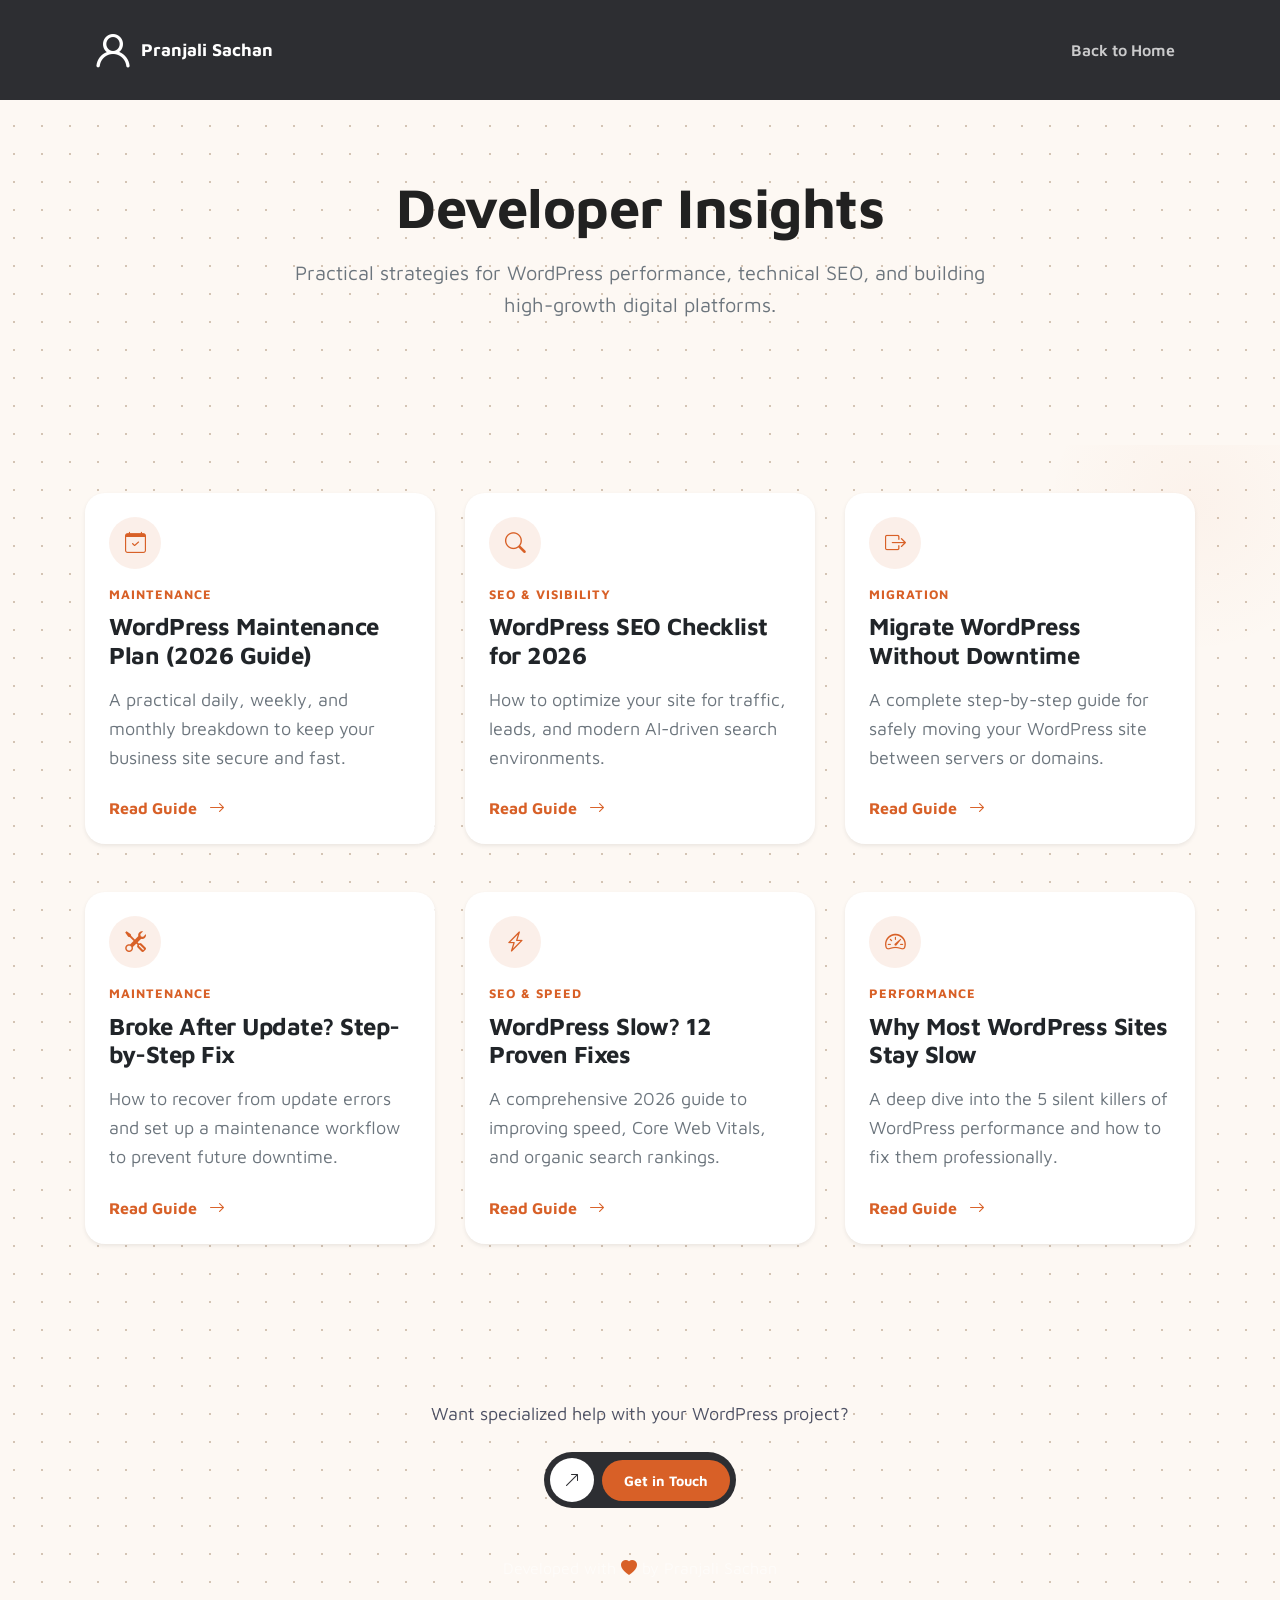
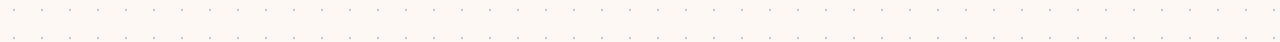
==== commit b77fb555: "Complete website redesign - new blog section, contact form, process section, routing fixes" ====
--- a/blog/index.html
+++ b/blog/index.html
@@ -14,38 +14,38 @@
   
   <style>
     .hub-header {
-      padding: 120px 0 80px;
-      background: linear-gradient(135deg, #f9f9fb 0%, #f0f0f5 100%);
+      padding: 80px 0 60px;
+      background: transparent;
       text-align: center;
     }
+    .hub-header h1::after { display: none !important; }
     .blog-hub-card {
       transition: all 0.3s ease;
-      border: 1px solid rgba(0,0,0,0.05);
+      border: none;
       border-radius: 20px;
       overflow: hidden;
       background: #fff;
     }
     .blog-hub-card:hover {
-      transform: translateY(-10px);
+      transform: translateY(-8px);
       box-shadow: 0 20px 40px rgba(0,0,0,0.08) !important;
     }
     .blog-hub-icon {
-      width: 60px;
-      height: 60px;
-      background: rgba(255,194,0,0.1);
-      border-radius: 15px;
+      width: 52px;
+      height: 52px;
+      background: rgba(216, 96, 39, 0.1);
+      border-radius: 50%;
       display: flex;
       align-items: center;
       justify-content: center;
-      font-size: 1.5rem;
-      margin-bottom: 20px;
+      font-size: 1.3rem;
+      margin-bottom: 16px;
+      color: var(--primary-color);
     }
-    body.dark-mode .hub-header {
-      background: linear-gradient(135deg, #1a1a1a 0%, #111 100%);
-    }
-    body.dark-mode .blog-hub-card {
-      background: #222;
-      border-color: rgba(255,255,255,0.05);
+    .blog-hub-footer {
+      background: transparent;
+      padding: 60px 0;
+      text-align: center;
     }
   </style>
 </head>
@@ -61,11 +61,6 @@
         <ul class="navbar-nav ml-auto">
           <li class="nav-item">
             <a href="../index.html#articles" class="nav-link">Back to Home</a>
-          </li>
-          <li class="nav-item ml-lg-4">
-            <div class="color-mode d-lg-flex justify-content-center align-items-center">
-              <i class="color-mode-icon"></i>
-            </div>
           </li>
         </ul>
       </div>
@@ -89,13 +84,13 @@
         <div class="col-lg-4 col-md-6 col-12 mb-5" data-aos="fade-up" data-aos-delay="100">
           <div class="blog-hub-card p-4 h-100 shadow-sm">
             <div class="blog-hub-icon">
-              <i class="bi bi-calendar-check text-warning"></i>
+              <i class="bi bi-calendar-check"></i>
             </div>
-            <small class="text-warning font-weight-bold mb-2 d-block text-uppercase" style="letter-spacing: 1px;">Maintenance</small>
+            <small class="font-weight-bold mb-2 d-block text-uppercase" style="color: var(--primary-color); letter-spacing: 1px;">Maintenance</small>
             <h4 class="mb-3">WordPress Maintenance Plan (2026 Guide)</h4>
             <p class="text-muted mb-4">A practical daily, weekly, and monthly breakdown to keep your business site secure and fast.</p>
-            <a href="wordpress-maintenance-plan.html" class="font-weight-bold text-dark">
-              Read Guide <i class="bi bi-arrow-right ml-2 text-warning"></i>
+            <a href="wordpress-maintenance-plan.html" class="font-weight-bold" style="color: var(--primary-color);">
+              Read Guide <i class="bi bi-arrow-right ml-2"></i>
             </a>
           </div>
         </div>
@@ -104,13 +99,13 @@
         <div class="col-lg-4 col-md-6 col-12 mb-5" data-aos="fade-up" data-aos-delay="200">
           <div class="blog-hub-card p-4 h-100 shadow-sm">
             <div class="blog-hub-icon">
-              <i class="bi bi-search text-warning"></i>
+              <i class="bi bi-search"></i>
             </div>
-            <small class="text-warning font-weight-bold mb-2 d-block text-uppercase" style="letter-spacing: 1px;">SEO & Visibility</small>
+            <small class="font-weight-bold mb-2 d-block text-uppercase" style="color: var(--primary-color); letter-spacing: 1px;">SEO &amp; Visibility</small>
             <h4 class="mb-3">WordPress SEO Checklist for 2026</h4>
             <p class="text-muted mb-4">How to optimize your site for traffic, leads, and modern AI-driven search environments.</p>
-            <a href="wordpress-seo-checklist.html" class="font-weight-bold text-dark">
-              Read Guide <i class="bi bi-arrow-right ml-2 text-warning"></i>
+            <a href="wordpress-seo-checklist.html" class="font-weight-bold" style="color: var(--primary-color);">
+              Read Guide <i class="bi bi-arrow-right ml-2"></i>
             </a>
           </div>
         </div>
@@ -119,13 +114,13 @@
         <div class="col-lg-4 col-md-6 col-12 mb-5" data-aos="fade-up" data-aos-delay="300">
           <div class="blog-hub-card p-4 h-100 shadow-sm">
             <div class="blog-hub-icon">
-              <i class="bi bi-box-arrow-right text-warning"></i>
+              <i class="bi bi-box-arrow-right"></i>
             </div>
-            <small class="text-warning font-weight-bold mb-2 d-block text-uppercase" style="letter-spacing: 1px;">Migration</small>
+            <small class="font-weight-bold mb-2 d-block text-uppercase" style="color: var(--primary-color); letter-spacing: 1px;">Migration</small>
             <h4 class="mb-3">Migrate WordPress Without Downtime</h4>
             <p class="text-muted mb-4">A complete step-by-step guide for safely moving your WordPress site between servers or domains.</p>
-            <a href="wordpress-migration-guide.html" class="font-weight-bold text-dark">
-              Read Guide <i class="bi bi-arrow-right ml-2 text-warning"></i>
+            <a href="wordpress-migration-guide.html" class="font-weight-bold" style="color: var(--primary-color);">
+              Read Guide <i class="bi bi-arrow-right ml-2"></i>
             </a>
           </div>
         </div>
@@ -134,13 +129,13 @@
         <div class="col-lg-4 col-md-6 col-12 mb-5" data-aos="fade-up" data-aos-delay="400">
           <div class="blog-hub-card p-4 h-100 shadow-sm">
             <div class="blog-hub-icon">
-              <i class="bi bi-tools text-warning"></i>
+              <i class="bi bi-tools"></i>
             </div>
-            <small class="text-warning font-weight-bold mb-2 d-block text-uppercase" style="letter-spacing: 1px;">Maintenance</small>
+            <small class="font-weight-bold mb-2 d-block text-uppercase" style="color: var(--primary-color); letter-spacing: 1px;">Maintenance</small>
             <h4 class="mb-3">Broke After Update? Step-by-Step Fix</h4>
             <p class="text-muted mb-4">How to recover from update errors and set up a maintenance workflow to prevent future downtime.</p>
-            <a href="wordpress-update-fix.html" class="font-weight-bold text-dark">
-              Read Guide <i class="bi bi-arrow-right ml-2 text-warning"></i>
+            <a href="wordpress-update-fix.html" class="font-weight-bold" style="color: var(--primary-color);">
+              Read Guide <i class="bi bi-arrow-right ml-2"></i>
             </a>
           </div>
         </div>
@@ -149,13 +144,13 @@
         <div class="col-lg-4 col-md-6 col-12 mb-5" data-aos="fade-up" data-aos-delay="500">
           <div class="blog-hub-card p-4 h-100 shadow-sm">
             <div class="blog-hub-icon">
-              <i class="bi bi-lightning-charge text-warning"></i>
+              <i class="bi bi-lightning-charge"></i>
             </div>
-            <small class="text-warning font-weight-bold mb-2 d-block text-uppercase" style="letter-spacing: 1px;">SEO & Speed</small>
+            <small class="font-weight-bold mb-2 d-block text-uppercase" style="color: var(--primary-color); letter-spacing: 1px;">SEO &amp; Speed</small>
             <h4 class="mb-3">WordPress Slow? 12 Proven Fixes</h4>
             <p class="text-muted mb-4">A comprehensive 2026 guide to improving speed, Core Web Vitals, and organic search rankings.</p>
-            <a href="wordpress-speed-guide.html" class="font-weight-bold text-dark">
-              Read Guide <i class="bi bi-arrow-right ml-2 text-warning"></i>
+            <a href="wordpress-speed-guide.html" class="font-weight-bold" style="color: var(--primary-color);">
+              Read Guide <i class="bi bi-arrow-right ml-2"></i>
             </a>
           </div>
         </div>
@@ -164,13 +159,13 @@
         <div class="col-lg-4 col-md-6 col-12 mb-5" data-aos="fade-up" data-aos-delay="600">
           <div class="blog-hub-card p-4 h-100 shadow-sm">
             <div class="blog-hub-icon">
-              <i class="bi bi-speedometer2 text-warning"></i>
+              <i class="bi bi-speedometer2"></i>
             </div>
-            <small class="text-warning font-weight-bold mb-2 d-block text-uppercase" style="letter-spacing: 1px;">Performance</small>
+            <small class="font-weight-bold mb-2 d-block text-uppercase" style="color: var(--primary-color); letter-spacing: 1px;">Performance</small>
             <h4 class="mb-3">Why Most WordPress Sites Stay Slow</h4>
             <p class="text-muted mb-4">A deep dive into the 5 silent killers of WordPress performance and how to fix them professionally.</p>
-            <a href="wordpress-performance-fix.html" class="font-weight-bold text-dark">
-              Read Guide <i class="bi bi-arrow-right ml-2 text-warning"></i>
+            <a href="wordpress-performance-fix.html" class="font-weight-bold" style="color: var(--primary-color);">
+              Read Guide <i class="bi bi-arrow-right ml-2"></i>
             </a>
           </div>
         </div>
@@ -181,10 +176,13 @@
     </div>
   </section>
 
-  <footer class="footer py-5 border-top bg-white">
+  <footer class="blog-hub-footer">
     <div class="container text-center">
       <p class="mb-4">Want specialized help with your WordPress project?</p>
-      <a href="../index.html#contact" class="btn custom-btn custom-btn-bg py-3 px-5">Get in Touch</a>
+      <a href="../index.html#contact" class="hero-btn-primary">
+        <span class="btn-play-icon"><i class="bi bi-arrow-up-right"></i></span>
+        <span class="btn-text">Get in Touch</span>
+      </a>
       <p class="copyright-text mt-5 mb-0 text-muted">Developed with <i class="bi bi-heart-fill"></i> by Pranjali Sachan</p>
     </div>
   </footer>
--- a/css/styles.css
+++ b/css/styles.css
@@ -1,26 +1,162 @@
 @import url("https://fonts.googleapis.com/css?family=Maven+Pro:400,700");
 
 :root {
-  --primary-color: #ffc200;
-  --secondary-color: #474559;
+  --primary-color: #D86027; 
+  --accent-color: #557c74;  
+  --secondary-color: #333333;
   --white: #ffffff;
-  --p-color: #5b5b5b;
-  --dark-bg: #0c0c0d;
-  --card-shadow: 0 12px 30px rgba(0,0,0,0.05);
-  --section-padding: 100px 0;
-  --glass: rgba(255, 255, 255, 0.03);
-}
-
-/* Background Tech Grid */
-.about {
-  background-image: 
-    radial-gradient(circle at 2px 2px, rgba(255, 194, 0, 0.05) 1px, transparent 0);
-  background-size: 40px 40px;
-}
-
-.dark-mode .about {
-  background-image: 
-    radial-gradient(circle at 2px 2px, rgba(255, 194, 0, 0.08) 1px, transparent 0);
+  --p-color: #131A34BF;
+  --dark-bg: #1a1a1b;
+  --light-bg: #ffffff;
+  --card-shadow: 0 20px 40px rgba(0,0,0,0.06);
+  --section-padding: 120px 0;
+}
+
+/* === TYPOGRAPHY — Maven Pro headings + DM Sans body === */
+html {
+  overflow-x: hidden;
+}
+
+body {
+  font-family: "DM Sans", "Maven Pro", sans-serif;
+  overflow-x: hidden;
+}
+
+h1, h2, h3, h4, h5, h6 {
+  font-family: "Maven Pro", sans-serif;
+  font-weight: 700;
+  letter-spacing: -0.5px;
+}
+
+p {
+  font-family: "DM Sans", "Maven Pro", sans-serif;
+  color: var(--p-color);
+  font-size: 17px;
+  line-height: 1.75;
+  font-weight: 400;
+}
+
+/* Premium Slider/Pill Button Styling from Image */
+.hire-btn {
+  display: inline-flex;
+  align-items: center;
+  background: #333333;
+  padding: 5px;
+  border-radius: 50px;
+  text-decoration: none !important;
+  transition: all 0.3s ease;
+}
+
+.hire-btn .icon-circle {
+  width: 45px;
+  height: 45px;
+  background: #fff;
+  border-radius: 50%;
+  display: flex;
+  align-items: center;
+  justify-content: center;
+  color: #333;
+  margin-right: 15px;
+}
+
+.hire-btn .btn-text {
+  color: #fff;
+  padding: 10px 25px;
+  background: var(--primary-color);
+  border-radius: 50px;
+  font-weight: 700;
+  font-size: 0.9rem;
+}
+
+.hire-btn:hover {
+  transform: translateY(-3px);
+  box-shadow: 0 10px 20px rgba(0,0,0,0.1);
+}
+
+/* Services Section Styling (The Dark Box from Image) */
+.services-container {
+  background-color: #333333;
+  border-radius: 40px;
+  padding: 60px 40px;
+  color: #fff;
+}
+
+.services-header h2 span {
+  color: var(--primary-color);
+}
+
+.service-card {
+  background: #444444;
+  border-radius: 24px;
+  padding: 30px;
+  height: 100%;
+  transition: all 0.3s ease;
+  position: relative;
+  overflow: hidden;
+  color: #fff !important;
+}
+
+.service-card.active {
+  background: var(--primary-color);
+}
+
+.service-card h4 {
+  font-weight: 700;
+  margin-bottom: 15px;
+  display: flex;
+  justify-content: space-between;
+  align-items: center;
+  color: #fff !important;
+}
+
+.service-card h4 span {
+  color: #fff !important;
+}
+
+.service-card .arrow-icon {
+  width: 35px;
+  height: 35px;
+  background: rgba(255,255,255,0.2);
+  border-radius: 50%;
+  display: flex;
+  align-items: center;
+  justify-content: center;
+  font-size: 1rem;
+}
+
+.service-card p {
+  font-size: 0.9rem;
+  color: rgba(255, 255, 255, 0.75) !important;
+  margin-bottom: 25px;
+}
+
+.service-img-placeholder {
+  width: 100%;
+  height: 180px;
+  background: #555;
+  border-radius: 15px;
+  filter: grayscale(1);
+  transition: 0.3s;
+}
+
+.service-card:hover .service-img-placeholder {
+  filter: grayscale(0);
+}
+
+.service-card.active .arrow-icon {
+  background: #fff;
+  color: var(--primary-color);
+}
+
+/* Theme — orange replaces yellow everywhere */
+.text-warning, .bi-star-fill, .bi-lightning-fill {
+  color: var(--primary-color) !important;
+}
+
+.btn-warning {
+  background-color: var(--primary-color) !important;
+  border-color: var(--primary-color) !important;
+  color: #fff !important;
 }
 
 /* Gradient Text Effect */
@@ -50,7 +186,7 @@
   right: -5%;
   width: 300px;
   height: 300px;
-  background: radial-gradient(circle, rgba(255, 194, 0, 0.05) 0%, rgba(255, 255, 255, 0) 70%);
+  background: radial-gradient(circle, rgba(216, 96, 39, 0.04) 0%, rgba(255, 255, 255, 0) 70%);
   border-radius: 50%;
   z-index: -1;
 }
@@ -70,6 +206,81 @@
   background: linear-gradient(to right bottom, transparent 49.5%, #0c0c0d 50%);
 }
 
+/* ── Skill Marquee Strip ── */
+.marquee-container {
+  overflow: hidden !important;
+  width: 100%;
+  padding: 60px 0;
+  margin: 0;
+  background: #f2e9dd !important;
+  border-top: none !important;
+  border-bottom: none !important;
+  white-space: normal !important;
+}
+
+.marquee-track {
+  display: flex;
+  width: max-content;
+  animation: marquee 28s linear infinite;
+}
+
+.marquee-container:hover .marquee-track {
+  animation-play-state: paused;
+}
+
+.marquee-set {
+  display: flex;
+  align-items: center;
+  flex-shrink: 0;
+}
+
+.marquee-item {
+  display: inline-flex;
+  flex-direction: column;
+  align-items: center;
+  gap: 7px;
+  margin: 0 40px;
+  cursor: default;
+}
+
+.marquee-item img {
+  width: 40px;
+  height: 40px;
+  display: block;
+  opacity: 0.55;
+  filter: brightness(0);
+  transition: opacity 0.25s ease, transform 0.25s ease, filter 0.25s ease;
+}
+
+.marquee-item:hover img {
+  opacity: 1;
+  transform: translateY(-4px) scale(1.12);
+  filter: brightness(0) saturate(100%) invert(42%) sepia(82%) saturate(600%) hue-rotate(349deg) brightness(95%) contrast(95%);
+}
+
+.marquee-label {
+  font-family: "DM Sans", sans-serif;
+  font-size: 0.62rem;
+  font-weight: 700;
+  letter-spacing: 0.4px;
+  text-transform: uppercase;
+  color: #2d2e32;
+  opacity: 0;
+  transform: translateY(-4px);
+  transition: opacity 0.2s ease, transform 0.2s ease;
+  white-space: nowrap;
+}
+
+.marquee-item:hover .marquee-label {
+  opacity: 0.65;
+  transform: translateY(0);
+}
+
+@keyframes marquee {
+  0%   { transform: translateX(0); }
+  100% { transform: translateX(-50%); }
+}
+
 .live-websites {
   background-color: #f9f9f9;
 }
@@ -92,7 +303,7 @@
   transform: translate(-50%, -50%);
   width: 120%;
   height: 120%;
-  background: radial-gradient(circle, rgba(255, 194, 0, 0.2) 0%, transparent 70%);
+  background: radial-gradient(circle, rgba(216, 96, 39, 0.15) 0%, transparent 70%);
   z-index: -1;
   filter: blur(40px);
   animation: pulse-glow 4s ease-in-out infinite alternate;
@@ -245,7 +456,7 @@
 
 @keyframes height-grow { from { height: 0; } to { height: 100%; } }
 
-.growth-status { font-size: 0.8rem; font-weight: 700; color: #27c93f; }
+.growth-status { font-size: 0.8rem; font-weight: 700; color: #1FB5A9; }
 
 /* Leads Card */
 .leads-card {
@@ -268,8 +479,8 @@
 
 .leads-icon {
   width: 40px; height: 40px;
-  background: rgba(39, 201, 63, 0.1);
-  color: #27c93f;
+  background: rgba(31, 181, 169, 0.12);
+  color: #1FB5A9;
   border-radius: 10px;
   display: flex; align-items: center; justify-content: center;
   font-size: 1.2rem;
@@ -287,7 +498,7 @@
 
 .progress-bar-mini {
   height: 100%; border-radius: 10px;
-  background: #27c93f;
+  background: #1FB5A9;
 }
 
 .full-screen {
@@ -319,7 +530,7 @@
 }
 
 a:hover {
-  color: #ffc200 !important;
+  color: var(--primary-color) !important;
 }
 
 .navbar-brand .uil {
@@ -351,8 +562,9 @@
 h4,
 h5,
 h6 {
-  font-weight: bold;
-  letter-spacing: -1px;
+  font-family: "Maven Pro", sans-serif;
+  font-weight: 700;
+  letter-spacing: -0.5px;
 }
 
 h1 {
@@ -397,7 +609,7 @@
 }
 
 .custom-btn:hover {
-  color: #ffc200;
+  color: var(--primary-color);
 }
 
 .custom-btn.custom-btn-bg {
@@ -406,7 +618,7 @@
 }
 
 .custom-btn.custom-btn-bg:hover {
-  background: #ffc200;
+  background: var(--primary-color);
   color: #ffffff !important;
 }
 
@@ -424,7 +636,7 @@
 }
 
 .animated-item {
-  color: #ffc200;
+  color: var(--primary-color);
 }
 
 .animated-item {
@@ -538,7 +750,7 @@
 
 .navbar-light .navbar-nav .nav-link:focus,
 .navbar-light .navbar-nav .nav-link:hover {
-  color: #ffc200;
+  color: var(--primary-color);
   font-weight: bold;
 }
 
@@ -635,7 +847,7 @@
 }
 
 .dark-mode .navbar-light .navbar-nav .nav-link:hover {
-  color: #ffc200;
+  color: var(--primary-color);
 }
 
 .dark-mode .navbar.headroom--not-top {
@@ -644,7 +856,7 @@
 }
 
 .dark-mode .small-text {
-  background: rgba(255, 194, 0, 0.1);
+  background: rgba(216, 96, 39, 0.1);
   color: var(--primary-color);
 }
 
@@ -813,11 +1025,11 @@
 }
 
 .owl-theme .owl-nav [class*=owl-]:hover {
-  color: #ffc200;
+  color: var(--primary-color);
 }
 
 .owl-theme .owl-dots {
-  margin-top: 48px;
+  margin-top: 70px;
 }
 
 .owl-theme .owl-dots .owl-dot {
@@ -825,8 +1037,11 @@
 }
 
 .owl-theme .owl-dots .owl-dot span {
-  width: 8px;
-  height: 8px;
+  width: 28px;
+  height: 5px;
+  margin: 0 5px;
+  border-radius: 3px;
+  background: #ccc;
 }
 
 .owl-theme .owl-dots .owl-dot.active span,
@@ -858,11 +1073,11 @@
 
 .contact-form .form-control:hover,
 .contact-form .form-control:focus {
-  border-color: #ffc200;
+  border-color: var(--primary-color);
 }
 
 .contact-form .submit-btn {
-  background: #ffc200;
+  background: var(--primary-color);
   border-radius: 50px;
   color: #ffffff;
   font-weight: bold;
@@ -895,7 +1110,7 @@
 }
 
 .social-links .uil:hover {
-  color: #ffc200;
+  color: var(--primary-color);
 }
 
 .beta-tag {
@@ -929,22 +1144,67 @@
   margin-bottom: 1.5rem;
 }
 
+.contact-content h2::after { display: none !important; }
+
 .contact-content p {
-  font-size: 1.1rem;
+  font-size: 1.05rem;
   line-height: 1.8;
   color: #717275;
 }
 
-.icon-box {
-  width: 50px;
-  height: 50px;
-  background: rgba(255, 194, 0, 0.1);
-  color: var(--primary-color);
-  border-radius: 12px;
+/* Orange circle icons */
+.contact-icon-circle {
+  width: 40px;
+  height: 40px;
+  border-radius: 50%;
+  background: var(--primary-color);
+  color: #fff;
   display: flex;
   align-items: center;
   justify-content: center;
-  font-size: 1.4rem;
+  font-size: 0.9rem;
+  flex-shrink: 0;
+}
+
+.contact-method span,
+.contact-method a {
+  font-size: 0.98rem;
+  color: #333;
+  font-weight: 500;
+}
+
+/* Form card */
+.contact-form-card {
+  background: #f2e9dd;
+  border-radius: 28px;
+  padding: 44px 40px;
+}
+
+.contact-input {
+  background: #fff !important;
+  border: none !important;
+  border-radius: 14px !important;
+  padding: 14px 20px !important;
+  font-size: 0.95rem;
+  color: #333;
+  font-weight: 500;
+  transition: box-shadow 0.25s ease;
+}
+
+.contact-input:focus {
+  box-shadow: 0 0 0 3px rgba(216, 96, 39, 0.15) !important;
+  background: #fff !important;
+}
+
+.contact-input::placeholder {
+  color: #999;
+  font-weight: 400;
+}
+
+/* Submit button - reuse hero-btn-primary, just border fix */
+.contact-submit-btn {
+  border: none;
+  cursor: pointer;
 }
 
 .social-box h5 {
@@ -1069,8 +1329,8 @@
 }
 
 .dark-mode .timeline-info small {
-  background: #1f1f25;
-  color: #ffc200;
+  background: rgba(216,96,39,0.15);
+  color: var(--primary-color);
   padding: 4px 12px;
   border-radius: 6px;
   display: inline-block;
@@ -1400,9 +1660,13 @@
   background: var(--white);
   border-radius: 20px;
   overflow: hidden;
-  box-shadow: 0 10px 30px rgba(0,0,0,0.03);
+  box-shadow: none;
+  border: none;
+  outline: none;
+  transform: translateZ(0);
+  -webkit-transform: translateZ(0);
   transition: all 0.5s cubic-bezier(0.2, 1, 0.3, 1);
-  margin: 15px 10px;
+  margin: 15px 16px;
   text-align: left;
 }
 
@@ -1466,7 +1730,8 @@
 
 .project-card-v2:hover {
   transform: translateY(-10px);
-  box-shadow: 0 20px 50px rgba(0,0,0,0.1);
+  box-shadow: none;
+  border: none;
 }
 
 .dark-mode .project-card-v2 {
@@ -1622,78 +1887,47 @@
   color: var(--white);
 }
 
-/* Position Owl Nav Arrows to the sides of the carousel */
+/* Custom carousel arrows */
+.carousel-nav-wrapper {
+  display: flex;
+  align-items: center;
+  gap: 20px;
+}
+
+.project-carousel.owl-carousel {
+  flex: 1;
+  min-width: 0;
+  overflow: hidden;
+}
+
 .project-carousel.owl-carousel .owl-nav {
-  display: block !important;
-}
-
-.project-carousel.owl-carousel .owl-nav button.owl-prev,
-.project-carousel.owl-carousel .owl-nav button.owl-next {
-  position: absolute;
-  top: 50%;
-  transform: translateY(-50%);
-  margin: 0 !important;
-  z-index: 10;
-  display: flex !important;
-  align-items: center;
-  justify-content: center;
-  background: none !important;
-  border: none !important;
-  outline: none !important; /* Remove blue focus border */
-  box-shadow: none !important;
-  padding: 0 !important;
-  width: auto;
-  height: auto;
-  transition: all 0.3s ease;
-}
-
-.project-carousel.owl-carousel .owl-nav button.owl-prev:hover,
-.project-carousel.owl-carousel .owl-nav button.owl-next:hover {
-  transform: translateY(-50%) scale(1.2);
-  color: var(--primary-color) !important;
-  background: none !important;
-}
-
-.project-carousel.owl-carousel .owl-nav button.owl-prev:focus,
-.project-carousel.owl-carousel .owl-nav button.owl-next:focus {
-  outline: none !important;
-  border: none !important;
-}
-
-.project-carousel.owl-carousel .owl-nav button.owl-prev {
-  left: -60px;
-}
-
-.project-carousel.owl-carousel .owl-nav button.owl-next {
-  right: -60px;
-}
-
-.project-carousel.owl-carousel .owl-nav button span {
-  font-size: 50px;
+  display: none !important;
+}
+
+.carousel-custom-arrow {
+  flex-shrink: 0;
+  background: none;
+  border: none;
+  padding: 0;
+  cursor: pointer;
+  color: #333;
   line-height: 1;
+  transition: color 0.3s ease, transform 0.2s ease;
+}
+
+.carousel-custom-arrow i {
+  font-size: 52px;
   display: block;
-  font-weight: normal;
-  color: #333;
-}
-
-.dark-mode .project-carousel.owl-carousel .owl-nav button span {
-  color: #fff;
-}
-
-/* Adjust for smaller screens */
-@media (max-width: 1200px) {
-  .project-carousel.owl-carousel .owl-nav button.owl-prev {
-      left: -20px;
-  }
-  .project-carousel.owl-carousel .owl-nav button.owl-next {
-      right: -20px;
-  }
-}
-
-@media (max-width: 991px) {
-  .project-carousel.owl-carousel .owl-nav {
-      display: none !important;
-  }
+  line-height: 1;
+}
+
+.carousel-custom-arrow:hover {
+  color: var(--primary-color);
+  transform: scale(1.15);
+}
+
+.carousel-custom-arrow:focus {
+  outline: none;
 }
 
 /* --- Articles Section --- */
@@ -1779,3 +2013,1185 @@
 .dark-mode .read-more:hover {
   color: #fff;
 }
+
+/* ================================================================
+   REDESIGN OVERRIDES — Beige Professional Theme
+   ================================================================ */
+
+/* --- Global beige background --- */
+body {
+  background-color: #fdf8f3;
+  background-image: radial-gradient(circle, #d4c4b4 1px, transparent 1px);
+  background-size: 28px 28px;
+}
+
+section {
+  background: transparent !important;
+}
+
+/* Hero - dot-grid inherited from body */
+section.about {
+  background: transparent !important;
+}
+
+.live-websites {
+  background: transparent !important;
+}
+
+.marquee-container {
+  background: #e8ddd4 !important;
+  overflow: hidden !important;
+  white-space: normal !important;
+  border-top: 1px solid rgba(0,0,0,0.06) !important;
+  border-bottom: 1px solid rgba(0,0,0,0.06) !important;
+  padding: 22px 0 28px !important;
+}
+
+.articles {
+  background: transparent !important;
+}
+
+.contact {
+  background: transparent !important;
+}
+
+footer.footer {
+  background: #2d2e32 !important;
+  padding: 30px 0;
+}
+
+footer .copyright-text,
+footer .copyright-text a {
+  color: rgba(255,255,255,0.55) !important;
+}
+
+footer .copyright-text i {
+  color: var(--primary-color) !important;
+}
+
+/* Remove yellow gradient blob */
+section::before {
+  background: radial-gradient(circle, rgba(216,96,39,0.04) 0%, transparent 70%) !important;
+}
+
+/* Fix a:hover yellow → orange */
+a:hover {
+  color: var(--primary-color) !important;
+}
+
+/* Fix .custom-btn hover */
+.custom-btn:hover {
+  color: var(--primary-color) !important;
+}
+
+.custom-btn.custom-btn-bg:hover {
+  background: var(--primary-color) !important;
+  color: #ffffff !important;
+}
+
+/* ================================================================
+   DARK NAVBAR
+   ================================================================ */
+.navbar {
+  background: #2d2e32 !important;
+  backdrop-filter: none !important;
+}
+
+.navbar.headroom--not-top {
+  background: rgba(45,46,50,0.97) !important;
+  backdrop-filter: blur(12px) !important;
+  box-shadow: 0 5px 30px rgba(0,0,0,0.3) !important;
+}
+
+.navbar-brand {
+  color: #ffffff !important;
+  display: flex !important;
+  align-items: center !important;
+  font-weight: 700 !important;
+  font-size: 1.1rem !important;
+}
+
+.brand-initial {
+  width: 36px;
+  height: 36px;
+  background: var(--primary-color);
+  border-radius: 50%;
+  display: inline-flex;
+  align-items: center;
+  justify-content: center;
+  color: #fff;
+  font-weight: 800;
+  font-size: 1rem;
+  margin-right: 10px;
+  flex-shrink: 0;
+}
+
+.navbar-light .navbar-nav .nav-link,
+.navbar-dark .navbar-nav .nav-link {
+  color: rgba(255,255,255,0.75) !important;
+  font-weight: 600;
+}
+
+.navbar-light .navbar-nav .nav-link:hover,
+.navbar-light .navbar-nav .nav-link:focus,
+.navbar-dark .navbar-nav .nav-link:hover,
+.navbar-dark .navbar-nav .nav-link:focus {
+  color: var(--primary-color) !important;
+}
+
+.navbar-light .navbar-nav .active .nav-link,
+.navbar-dark .navbar-nav .active .nav-link {
+  color: var(--primary-color) !important;
+}
+
+.nav-contact-btn {
+  background: var(--primary-color);
+  color: #ffffff !important;
+  border-radius: 50px;
+  padding: 10px 26px;
+  font-weight: 700;
+  font-size: 0.9rem;
+  text-decoration: none !important;
+  transition: all 0.3s ease;
+  white-space: nowrap;
+  display: inline-flex;
+  align-items: center;
+  border: none;
+}
+
+.nav-contact-btn:hover {
+  background: #bf5220 !important;
+  color: #fff !important;
+  transform: translateY(-2px);
+  box-shadow: 0 8px 20px rgba(216,96,39,0.3);
+}
+
+.navbar-toggler .navbar-toggler-icon {
+  background: rgba(255,255,255,0.8) !important;
+}
+
+@media (max-width: 767px) {
+  .navbar-collapse {
+    background: #2d2e32 !important;
+    border-radius: 0 0 12px 12px;
+    padding: 15px;
+    text-align: left;
+  }
+  .nav-contact-btn {
+    margin: 10px 20px;
+    display: inline-block;
+  }
+}
+
+/* ================================================================
+   HERO SECTION
+   ================================================================ */
+.about {
+  padding: 7rem 0 4rem;
+  overflow: visible;
+}
+
+.about::after {
+  display: none !important;
+}
+
+/* Hello badge */
+/* ── Hello Badge — animated popup notification ── */
+.hello-badge {
+  display: inline-flex;
+  align-items: center;
+  gap: 8px;
+  margin-bottom: 1.8rem;
+  background: #fff;
+  border: 1.5px solid rgba(216, 96, 39, 0.2);
+  border-radius: 50px;
+  padding: 8px 18px 8px 10px;
+  box-shadow: 0 8px 30px rgba(216, 96, 39, 0.12), 0 2px 8px rgba(0,0,0,0.06);
+
+  /* Slide down + bounce in on load */
+  animation: badge-pop-in 0.7s cubic-bezier(0.34, 1.56, 0.64, 1) both;
+  animation-delay: 0.2s;
+  opacity: 0;
+}
+
+@keyframes badge-pop-in {
+  0%   { opacity: 0; transform: translateY(-20px) scale(0.85); }
+  100% { opacity: 1; transform: translateY(0) scale(1); }
+}
+
+/* Green pulsing live dot */
+.hello-dot {
+  width: 9px;
+  height: 9px;
+  background: #1FB5A9;
+  border-radius: 50%;
+  flex-shrink: 0;
+  position: relative;
+}
+
+.hello-dot::after {
+  content: "";
+  position: absolute;
+  inset: -4px;
+  border-radius: 50%;
+  background: rgba(31, 181, 169, 0.3);
+  animation: ping 1.6s ease-out infinite;
+}
+
+@keyframes ping {
+  0%   { transform: scale(0.8); opacity: 0.8; }
+  80%  { transform: scale(2);   opacity: 0;   }
+  100% { transform: scale(2);   opacity: 0;   }
+}
+
+/* Waving hand */
+.hello-wave {
+  font-size: 1.05rem;
+  display: inline-block;
+  animation: wave-hand 2.4s ease-in-out infinite;
+  transform-origin: 70% 80%;
+  animation-delay: 1s;
+}
+
+@keyframes wave-hand {
+  0%,  50%, 100% { transform: rotate(0deg);   }
+  10%, 30%       { transform: rotate(20deg);  }
+  20%            { transform: rotate(-8deg);  }
+  40%            { transform: rotate(12deg);  }
+}
+
+/* Text */
+.hello-text {
+  font-family: "DM Sans", sans-serif;
+  font-size: 0.88rem;
+  font-weight: 600;
+  color: #2d2e32;
+  letter-spacing: 0.2px;
+}
+
+/* Hero heading */
+.hero-heading {
+  font-family: "Maven Pro", sans-serif;
+  font-size: 3.6rem;
+  font-weight: 800;
+  line-height: 1;
+  color: #131A34;
+  margin: 0.4rem 0;
+  letter-spacing: -1px;
+}
+
+.hero-name {
+  color: var(--primary-color);
+  display: block;
+  margin-bottom: 0.05em;
+  font-size: 2.2rem;
+}
+
+.hero-title-line {
+  display: block;
+  line-height: 1.05;
+  color: #131A34;
+}
+
+/* Hero description */
+.hero-desc {
+  font-family: "DM Sans", sans-serif;
+  font-size: 1rem;
+  line-height: 1.75;
+  color: rgba(19, 26, 52, 0.75);
+  max-width: 460px;
+  font-weight: 400;
+}
+
+/* Hero CTA buttons */
+.hero-cta-group {
+  display: flex;
+  align-items: center;
+  flex-wrap: wrap;
+  gap: 16px;
+}
+
+/* Dark outer pill — matches reference exactly */
+.hero-btn-primary {
+  display: inline-flex;
+  align-items: center;
+  background: #2d2e32;
+  color: #fff !important;
+  padding: 6px;
+  border-radius: 50px;
+  font-weight: 700;
+  font-size: 0.9rem;
+  text-decoration: none !important;
+  transition: all 0.3s ease;
+  gap: 0;
+}
+
+.hero-btn-primary:hover {
+  background: #1a1a1e !important;
+  color: #fff !important;
+  transform: translateY(-3px);
+  box-shadow: 0 12px 24px rgba(0,0,0,0.2);
+}
+
+/* White play circle on left */
+.btn-play-icon {
+  width: 44px;
+  height: 44px;
+  background: #ffffff !important;
+  border-radius: 50%;
+  display: flex;
+  align-items: center;
+  justify-content: center;
+  color: #2d2e32 !important;
+  font-size: 1rem;
+  flex-shrink: 0;
+  margin-right: 0;
+}
+
+/* Orange pill text on right */
+.hero-btn-primary .btn-text {
+  background: var(--primary-color);
+  color: #fff;
+  padding: 10px 22px;
+  border-radius: 50px;
+  font-weight: 700;
+  font-size: 0.88rem;
+  margin-left: 8px;
+  white-space: nowrap;
+}
+
+.hero-btn-outline {
+  display: inline-flex;
+  align-items: center;
+  border: 2px solid #333;
+  color: #333 !important;
+  padding: 12px 30px;
+  border-radius: 50px;
+  font-weight: 700;
+  font-size: 0.9rem;
+  text-decoration: none !important;
+  transition: all 0.3s ease;
+  background: transparent;
+}
+
+.hero-btn-outline:hover {
+  border-color: var(--primary-color) !important;
+  color: var(--primary-color) !important;
+  background: rgba(216,96,39,0.05) !important;
+}
+
+/* Client stats / avatars */
+.hero-stats {
+  margin-top: 2rem;
+}
+
+.client-avatars {
+  display: flex;
+  align-items: center;
+}
+
+.avatar-ring {
+  width: 46px;
+  height: 46px;
+  border-radius: 50%;
+  border: 3px solid #fdf8f3;
+  overflow: hidden;
+  margin-left: -14px;
+  background: #d9c9b8;
+  flex-shrink: 0;
+  display: flex;
+  align-items: center;
+  justify-content: center;
+}
+
+.avatar-ring:first-child {
+  margin-left: 0;
+}
+
+.avatar-ring img {
+  width: 100%;
+  height: 100%;
+  object-fit: cover;
+}
+
+/* Extra placeholder avatar circles with gradient fills */
+.avatar-extra:nth-child(3) {
+  background: linear-gradient(135deg, #c9a98a, #b8866a);
+}
+
+.avatar-extra:nth-child(4) {
+  background: linear-gradient(135deg, #a8c4b8, #7da898);
+}
+
+.avatar-plus {
+  background: #e5ddd5;
+  font-weight: 800;
+  font-size: 0.85rem;
+  color: #555;
+}
+
+.stats-label {
+  margin-left: 16px;
+}
+
+.stats-number {
+  font-size: 1.4rem;
+  font-weight: 800;
+  color: #212121;
+  display: block;
+  line-height: 1.2;
+}
+
+.stats-sub {
+  font-size: 0.8rem;
+  color: #888;
+  font-weight: 500;
+}
+
+/* ================================================================
+   HERO IMAGE AREA (right column) — Dev Dashboard
+   ================================================================ */
+.hero-image-area {
+  position: relative;
+  display: flex;
+  justify-content: center;
+  align-items: center;
+  min-height: 480px;
+  padding: 40px 0 20px;
+}
+
+.hero-orange-circle {
+  position: absolute;
+  width: 360px;
+  height: 360px;
+  background: var(--primary-color);
+  border-radius: 50%;
+  top: 50%;
+  left: 50%;
+  transform: translate(-50%, -50%);
+  z-index: 0;
+  opacity: 0.9;
+}
+
+/* ── Dev Dashboard ── */
+.dev-dashboard {
+  position: relative;
+  z-index: 2;
+  width: 320px;
+}
+
+/* Main browser mockup */
+.dev-browser {
+  background: #fff;
+  border-radius: 20px;
+  box-shadow: 0 30px 80px rgba(0,0,0,0.14);
+  overflow: hidden;
+  border: 1px solid rgba(0,0,0,0.06);
+}
+
+.dev-browser-bar {
+  background: var(--primary-color);
+  padding: 12px 16px;
+  display: flex;
+  align-items: center;
+  gap: 6px;
+}
+
+.db-dot {
+  width: 9px;
+  height: 9px;
+  border-radius: 50%;
+  background: rgba(255,255,255,0.5);
+  display: inline-block;
+}
+
+.db-url {
+  flex: 1;
+  background: rgba(255,255,255,0.2);
+  border-radius: 20px;
+  padding: 4px 12px;
+  font-size: 0.72rem;
+  color: #fff;
+  font-weight: 600;
+  margin-left: 8px;
+  display: flex;
+  align-items: center;
+  gap: 5px;
+  font-family: "DM Sans", sans-serif;
+}
+
+.dev-browser-body {
+  padding: 22px 20px 24px;
+  display: flex;
+  flex-direction: column;
+  gap: 10px;
+}
+
+.db-pill {
+  background: #f5f0ea;
+  border-radius: 10px;
+  padding: 10px 14px;
+  font-size: 0.82rem;
+  font-weight: 600;
+  color: #131A34;
+  display: flex;
+  align-items: center;
+  gap: 10px;
+  font-family: "DM Sans", sans-serif;
+  border: 1px solid rgba(0,0,0,0.04);
+}
+
+.db-pill i {
+  color: var(--accent-color);
+  font-size: 1rem;
+}
+
+.db-pill:nth-child(2) i { color: var(--primary-color); }
+
+.db-cta-row {
+  margin-top: 4px;
+}
+
+.db-cta-badge {
+  background: linear-gradient(135deg, #1FB5A9 0%, #169e93 100%);
+  border-radius: 14px;
+  padding: 14px 16px;
+  display: flex;
+  align-items: center;
+  gap: 12px;
+  color: #fff;
+}
+
+.db-cta-icon {
+  width: 38px;
+  height: 38px;
+  background: rgba(255,255,255,0.2);
+  border-radius: 50%;
+  display: flex;
+  align-items: center;
+  justify-content: center;
+  font-size: 1.1rem;
+  flex-shrink: 0;
+}
+
+.db-cta-label {
+  display: block;
+  font-size: 0.72rem;
+  opacity: 0.85;
+  font-family: "DM Sans", sans-serif;
+  font-weight: 500;
+}
+
+.db-cta-val {
+  display: block;
+  font-size: 0.95rem;
+  font-weight: 700;
+  font-family: "DM Sans", sans-serif;
+}
+
+/* Floating cards */
+.dev-float-card {
+  position: absolute;
+  background: #fff;
+  border-radius: 16px;
+  box-shadow: 0 12px 35px rgba(0,0,0,0.1);
+  padding: 14px 16px;
+  z-index: 4;
+}
+
+.seo-float {
+  top: -18px;
+  right: -24px;
+  width: 170px;
+}
+
+.dfc-label {
+  font-size: 0.7rem;
+  font-weight: 700;
+  text-transform: uppercase;
+  letter-spacing: 0.5px;
+  color: #888;
+  margin-bottom: 10px;
+  display: flex;
+  align-items: center;
+  gap: 5px;
+  font-family: "DM Sans", sans-serif;
+}
+
+.dfc-label i { color: var(--primary-color); }
+
+.dfc-bars {
+  display: flex;
+  align-items: flex-end;
+  gap: 5px;
+  height: 48px;
+  margin-bottom: 8px;
+}
+
+.dfc-bar {
+  flex: 1;
+  background: #f0ebe4;
+  border-radius: 4px;
+}
+
+.dfc-bar--active {
+  background: var(--primary-color) !important;
+  height: 100% !important;
+}
+
+.dfc-stat {
+  font-size: 0.78rem;
+  font-weight: 700;
+  font-family: "DM Sans", sans-serif;
+}
+
+/* Leads/conversion float card */
+.leads-float {
+  bottom: -10px;
+  left: -24px;
+  min-width: 210px;
+  display: flex;
+  align-items: center;
+  gap: 12px;
+}
+
+.dfc-icon {
+  width: 38px;
+  height: 38px;
+  background: rgba(31,181,169,0.12);
+  color: #1FB5A9;
+  border-radius: 10px;
+  display: flex;
+  align-items: center;
+  justify-content: center;
+  font-size: 1.2rem;
+  flex-shrink: 0;
+}
+
+.dfc-info strong {
+  font-size: 0.85rem;
+  display: block;
+  margin-bottom: 5px;
+  font-family: "DM Sans", sans-serif;
+  color: #131A34;
+}
+
+.dfc-progress {
+  width: 110px;
+  height: 5px;
+  background: #f0ebe4;
+  border-radius: 10px;
+}
+
+.dfc-progress-fill {
+  width: 82%;
+  height: 100%;
+  border-radius: 10px;
+  background: #1FB5A9;
+}
+
+/* Responsive */
+@media (max-width: 992px) {
+  .hero-heading { font-size: 2.8rem; }
+  .hero-name { font-size: 1.8rem; }
+  .hero-image-area { min-height: 380px; margin-top: 3rem; }
+  .hero-orange-circle { width: 280px; height: 280px; }
+  .dev-dashboard { width: 260px; }
+  .seo-float { right: -10px; width: 150px; }
+  .leads-float { left: -10px; }
+  .rotating-badge-wrapper { right: -5px; bottom: 10px; }
+  .rotating-badge { width: 110px; height: 110px; }
+}
+
+@media (max-width: 576px) {
+  .hero-heading { font-size: 2.2rem; }
+  .hero-name { font-size: 1.5rem; }
+  .hero-cta-group { flex-direction: column; align-items: flex-start; }
+}
+
+/* ================================================================
+   ROTATING BADGE
+   ================================================================ */
+.rotating-badge-wrapper {
+  position: absolute;
+  bottom: 50px;
+  right: 0px;
+  z-index: 3;
+}
+
+.rotating-badge {
+  width: 130px;
+  height: 130px;
+  background: #2d2e32;
+  border-radius: 50%;
+  position: relative;
+  display: flex;
+  align-items: center;
+  justify-content: center;
+  cursor: pointer;
+  transition: transform 0.3s ease;
+  box-shadow: 0 10px 30px rgba(0,0,0,0.25);
+}
+
+.rotating-badge:hover {
+  transform: scale(1.06);
+}
+
+.rotating-badge svg {
+  position: absolute;
+  inset: 0;
+  width: 100%;
+  height: 100%;
+  animation: spin-badge 14s linear infinite;
+}
+
+.rotating-text {
+  font-size: 28px;
+  font-weight: 600;
+  fill: #fff;
+  letter-spacing: 2px;
+  text-transform: uppercase;
+}
+
+@keyframes spin-badge {
+  from { transform: rotate(0deg); }
+  to   { transform: rotate(360deg); }
+}
+
+.badge-center-arrow {
+  color: #fff;
+  font-size: 1.4rem;
+  z-index: 2;
+  position: relative;
+}
+
+/* Responsive hero — handled in dev-dashboard block above */
+
+/* ================================================================
+   SERVICES SECTION bg
+   ================================================================ */
+section#services {
+  background-color: #fdf8f3 !important;
+  background-image: radial-gradient(circle, #d4c4b4 1px, transparent 1px) !important;
+  background-size: 28px 28px !important;
+}
+
+/* ================================================================
+   FIX REMAINING YELLOW REFERENCES
+   ================================================================ */
+.contact-form .form-control:hover,
+.contact-form .form-control:focus {
+  border-color: var(--primary-color) !important;
+  box-shadow: 0 8px 20px rgba(216,96,39,0.1) !important;
+}
+
+.contact-form .submit-btn {
+  background: var(--primary-color) !important;
+  color: #fff !important;
+  box-shadow: 0 10px 20px rgba(216,96,39,0.2) !important;
+}
+
+.contact-form .submit-btn:hover {
+  background: #2d2e32 !important;
+  color: #fff !important;
+}
+
+.icon-box {
+  background: rgba(216,96,39,0.1) !important;
+  color: var(--primary-color) !important;
+}
+
+h2::after {
+  background-color: var(--primary-color) !important;
+}
+
+.timeline-info small {
+  background: rgba(216,96,39,0.1) !important;
+  color: var(--primary-color) !important;
+}
+
+.article-icon-box i {
+  color: var(--primary-color) !important;
+}
+
+.article-content small {
+  color: var(--primary-color) !important;
+}
+
+.section-header h2::after {
+  left: 50% !important;
+  transform: translateX(-50%) !important;
+}
+
+.edu-work .section-header h2::after { display: none !important; }
+.project .section-header h2::after { display: none !important; }
+
+.articles h2::after { display: none !important; }
+.services-container h2::after {
+  display: none !important;
+}
+
+/* ================================================================
+   PORTFOLIO SECTION — Dark Container
+   ================================================================ */
+.portfolio-view-btn {
+  display: inline-flex;
+  align-items: center;
+  background: rgba(255,255,255,0.08);
+  color: #fff !important;
+  padding: 6px;
+  border-radius: 50px;
+  font-weight: 700;
+  text-decoration: none !important;
+  transition: all 0.3s ease;
+  border: 1.5px solid rgba(255,255,255,0.2);
+}
+
+.portfolio-view-icon {
+  width: 38px;
+  height: 38px;
+  background: rgba(255,255,255,0.2);
+  border-radius: 50%;
+  display: flex;
+  align-items: center;
+  justify-content: center;
+  font-size: 0.9rem;
+  color: #fff;
+  flex-shrink: 0;
+}
+
+.portfolio-view-text {
+  background: var(--primary-color);
+  color: #fff !important;
+  padding: 8px 20px;
+  border-radius: 50px;
+  font-weight: 700;
+  font-size: 0.85rem;
+  margin-left: 8px;
+  white-space: nowrap;
+}
+
+.portfolio-view-btn:hover {
+  transform: translateY(-2px) !important;
+  box-shadow: 0 8px 20px rgba(0,0,0,0.3) !important;
+  color: #fff !important;
+}
+
+/* Live site cards inside dark container */
+.services-container .live-site-card {
+  background: #3d3d3d !important;
+  border: 1px solid rgba(255,255,255,0.08) !important;
+  box-shadow: 0 8px 25px rgba(0,0,0,0.25) !important;
+}
+
+.services-container .live-site-thumb {
+  background: #2a2a2a !important;
+}
+
+/* Force ALL text inside these dark portfolio cards to be light */
+.services-container .live-site-card * {
+  color: rgba(255,255,255,0.75) !important;
+}
+
+.services-container .live-site-body h5 {
+  color: #ffffff !important;
+  font-weight: 700 !important;
+}
+
+/* Override the base live-site rules that use !important with dark colors */
+.services-container .live-site-body small,
+.services-container .live-site-body .text-muted {
+  color: rgba(255,255,255,0.75) !important;
+}
+
+.services-container .live-site-body p.small.text-muted {
+  color: rgba(255,255,255,0.75) !important;
+}
+
+.services-container .live-site-body .custom-btn {
+  border-bottom-color: var(--primary-color) !important;
+  font-weight: 600 !important;
+}
+
+.services-container .live-site-body .custom-btn:hover {
+  color: var(--primary-color) !important;
+}
+
+.skill-tag-item i {
+  color: var(--primary-color) !important;
+}
+
+.animated-item {
+  color: var(--primary-color) !important;
+}
+
+/* dark mode about after */
+.dark-mode .about::after {
+  display: none !important;
+}
+
+/* owl dots */
+.owl-theme .owl-dots .owl-dot.active span,
+.owl-theme .owl-dots .owl-dot:hover span {
+  background: var(--primary-color) !important;
+}
+
+/* project card light badge */
+.badge-light {
+  background: #f0ebe4;
+  color: #555;
+}
+
+/* Education icon bg fix */
+.edu-icon {
+  background: rgba(216,96,39,0.1) !important;
+  color: var(--primary-color) !important;
+}
+
+/* Live site card bg on beige page */
+.live-site-card {
+  background: #fff;
+}
+
+.live-site-thumb {
+  background: #f9f5f0;
+}
+
+/* Education & Work Experience section */
+.edu-work-col-title {
+  font-size: 1.15rem;
+  font-weight: 700;
+  color: var(--primary-color);
+  margin-bottom: 10px;
+}
+
+.edu-work-divider {
+  border-top: 2px solid rgba(0,0,0,0.1);
+  margin-bottom: 28px;
+}
+
+.edu-work-entry {
+  margin-bottom: 28px;
+}
+
+.edu-work-name {
+  font-size: 1.15rem;
+  font-weight: 700;
+  color: #1a1a1a;
+  line-height: 1.3;
+}
+
+.edu-work-badge {
+  background: #f0ede9;
+  color: #555;
+  font-size: 0.82rem;
+  font-weight: 500;
+  padding: 4px 14px;
+  border-radius: 30px;
+  white-space: nowrap;
+  margin-left: 12px;
+  flex-shrink: 0;
+}
+
+.edu-work-sub {
+  color: #777;
+  font-size: 0.95rem;
+  margin-top: 4px;
+  margin-bottom: 0;
+}
+
+/* project card bg */
+.project-card-v2 {
+  background: #fff;
+}
+
+/* timeline card bg */
+.timeline-info {
+  background: #fff;
+}
+
+.timeline-yr {
+  background: #fff;
+}
+
+/* article card bg */
+.article-card {
+  background: #fff;
+}
+
+/* article icon box bg */
+.article-icon-box {
+  background: #f5f0ea;
+}
+
+/* skill stack bg */
+.skill-stack-mini {
+  background: #f5f0ea !important;
+}
+
+/* education card */
+.education-card {
+  background: #fff !important;
+}
+
+/* =====================
+   Articles v2 (Blog Post style)
+   ===================== */
+.article-card-v2 {
+  background: #fff;
+  border-radius: 20px;
+  overflow: hidden;
+  transition: transform 0.3s ease, box-shadow 0.3s ease;
+  box-shadow: 0 4px 20px rgba(0,0,0,0.06);
+  height: 100%;
+  display: flex;
+  flex-direction: column;
+}
+
+.article-card-v2:hover {
+  transform: translateY(-8px);
+  box-shadow: 0 16px 40px rgba(0,0,0,0.12);
+}
+
+.article-feat-img {
+  width: 100%;
+  height: 220px;
+  overflow: hidden;
+}
+
+.article-feat-img img {
+  width: 100%;
+  height: 100%;
+  object-fit: cover;
+  display: block;
+  transition: transform 0.4s ease;
+}
+
+.article-card-v2:hover .article-feat-img img {
+  transform: scale(1.05);
+}
+
+.article-card-body {
+  padding: 24px;
+  display: flex;
+  flex-direction: column;
+  flex: 1;
+}
+
+.article-cat-badge {
+  display: inline-block;
+  background: #f5f0ea;
+  color: #444;
+  font-size: 0.78rem;
+  font-weight: 600;
+  padding: 5px 14px;
+  border-radius: 50px;
+  margin-bottom: 14px;
+}
+
+.article-card-title {
+  font-size: 1.05rem;
+  font-weight: 700;
+  line-height: 1.45;
+  color: #1a1a1a;
+  margin-bottom: 14px;
+  flex: 1;
+}
+
+.article-meta {
+  display: flex;
+  align-items: center;
+  gap: 8px;
+  font-size: 0.85rem;
+  color: #666;
+  margin-bottom: 16px;
+}
+
+.meta-dot {
+  width: 7px;
+  height: 7px;
+  border-radius: 50%;
+  background: var(--primary-color);
+  flex-shrink: 0;
+}
+
+.article-read-link {
+  font-size: 0.88rem;
+  font-weight: 700;
+  color: var(--primary-color);
+  text-decoration: none;
+}
+
+.article-read-link:hover {
+  color: #000;
+  text-decoration: none;
+}
+
+/* Blog View All button */
+.blog-view-btn {
+  display: inline-flex;
+  align-items: center;
+  gap: 12px;
+  text-decoration: none;
+}
+
+.blog-view-icon {
+  width: 44px;
+  height: 44px;
+  border-radius: 50%;
+  background: #2b2b2b;
+  display: inline-flex;
+  align-items: center;
+  justify-content: center;
+  color: #fff;
+  font-size: 1rem;
+  flex-shrink: 0;
+}
+
+.blog-view-text {
+  background: var(--primary-color);
+  color: #fff;
+  font-weight: 600;
+  font-size: 0.95rem;
+  padding: 10px 22px;
+  border-radius: 50px;
+}
+
+.blog-view-btn:hover .blog-view-text {
+  background: #b8511f;
+  text-decoration: none;
+  color: #fff;
+}
+
+/* =====================
+   Working Process Section
+   ===================== */
+.process-section {
+  background: #fff;
+}
+
+.process-icon-circle {
+  width: 84px;
+  height: 84px;
+  border-radius: 50%;
+  background: #2b2b2b;
+  display: flex;
+  align-items: center;
+  justify-content: center;
+  color: #fff;
+  font-size: 1.9rem;
+}
+
+.process-arrow {
+  font-size: 2.2rem;
+  color: var(--primary-color);
+  font-weight: 700;
+  line-height: 1;
+  display: block;
+  margin-top: -30px;
+}
+
+.process-step p {
+  max-width: 220px;
+  margin: 0 auto;
+}
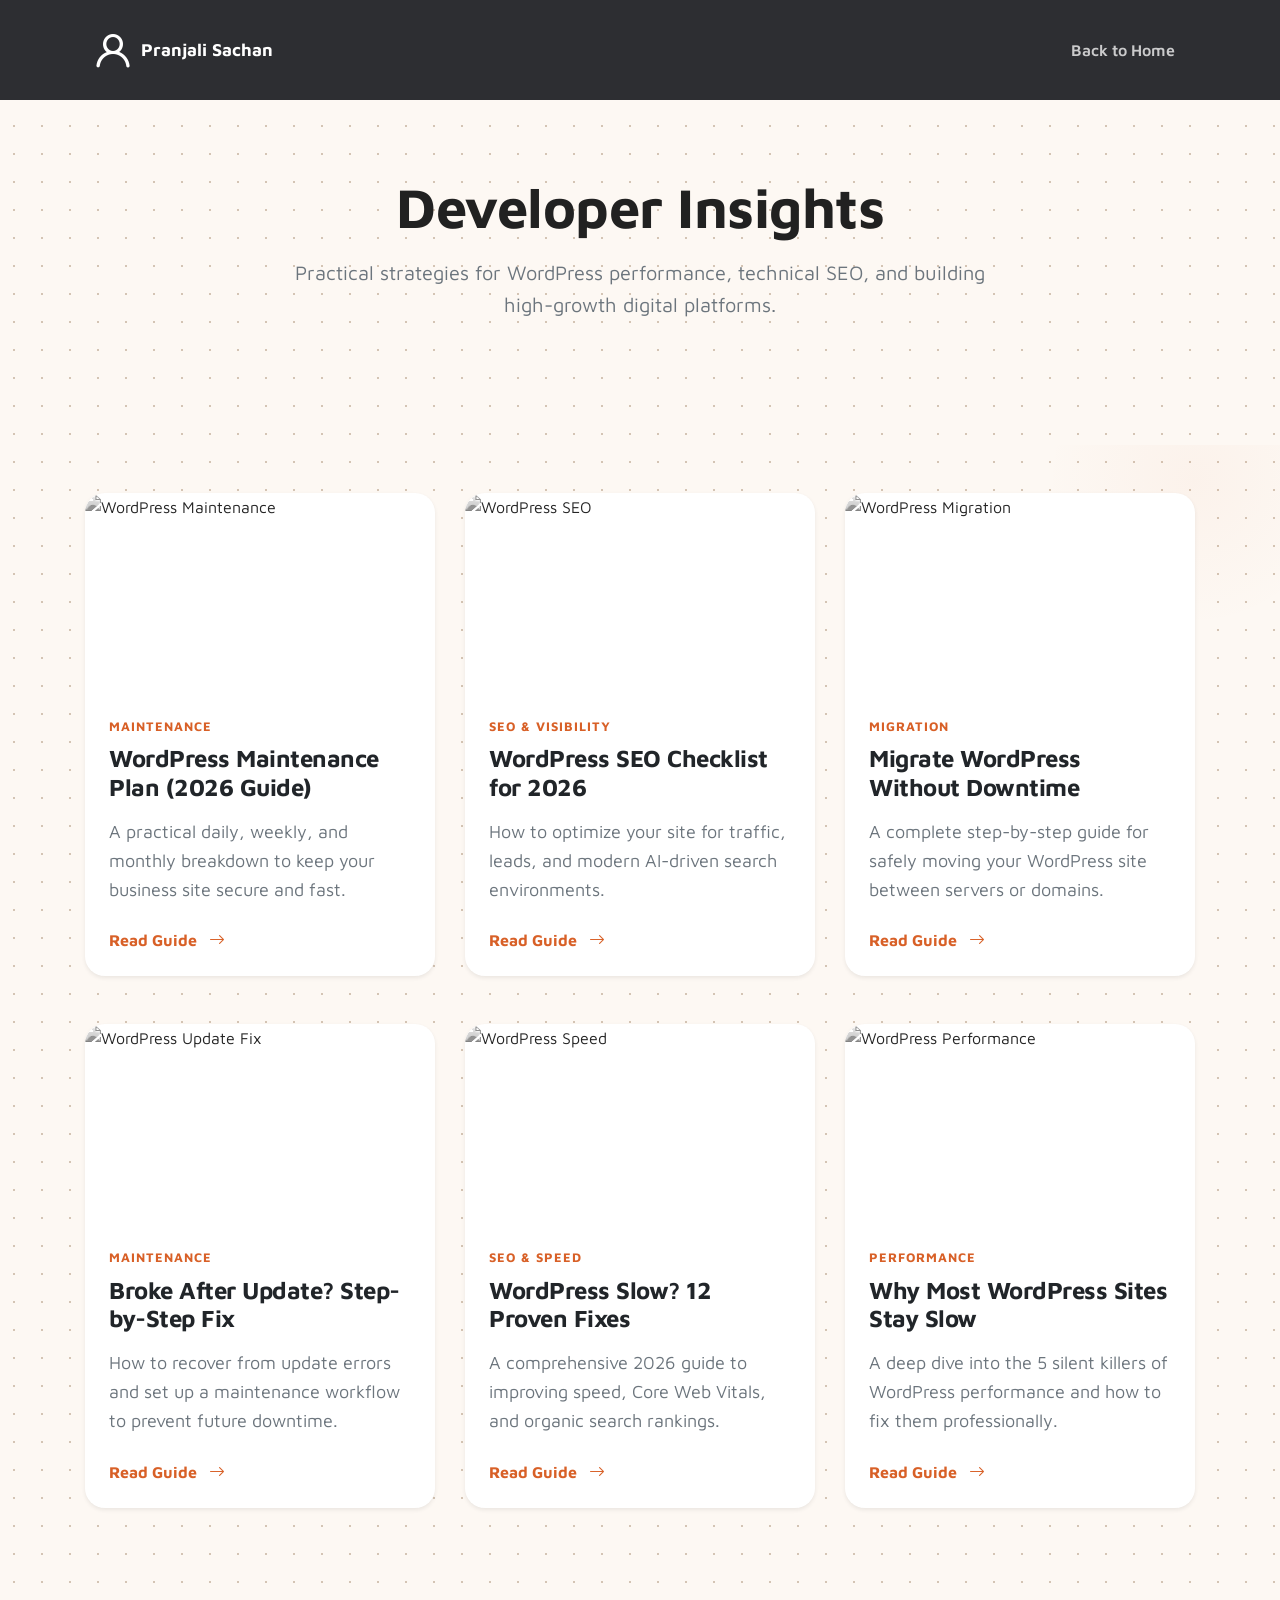
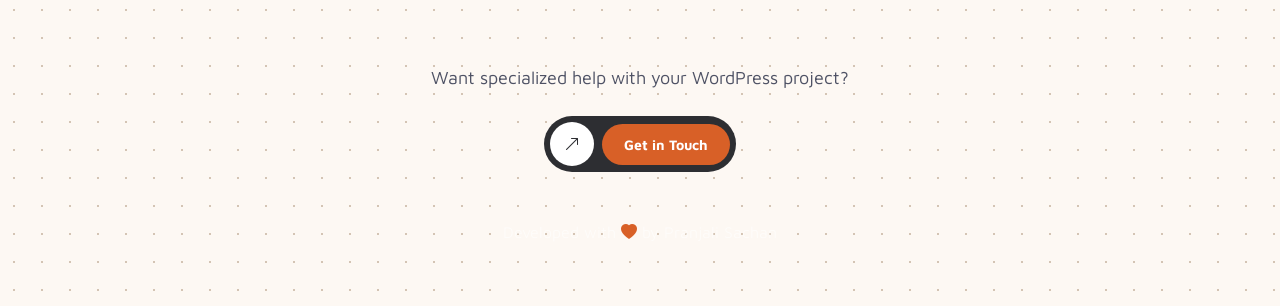
==== commit f3ac7389: "Update hero illustration, fix UI, blog improvements" ====
--- a/blog/index.html
+++ b/blog/index.html
@@ -30,17 +30,25 @@
       transform: translateY(-8px);
       box-shadow: 0 20px 40px rgba(0,0,0,0.08) !important;
     }
-    .blog-hub-icon {
-      width: 52px;
-      height: 52px;
-      background: rgba(216, 96, 39, 0.1);
-      border-radius: 50%;
-      display: flex;
-      align-items: center;
-      justify-content: center;
-      font-size: 1.3rem;
-      margin-bottom: 16px;
-      color: var(--primary-color);
+    .blog-hub-img {
+      width: 100%;
+      height: 200px;
+      overflow: hidden;
+      border-radius: 20px 20px 0 0;
+    }
+    .blog-hub-img img {
+      width: 100%;
+      height: 100%;
+      object-fit: cover;
+      transition: transform 0.4s ease, filter 0.4s ease;
+      filter: grayscale(100%);
+    }
+    .blog-hub-card:hover .blog-hub-img img {
+      transform: scale(1.05);
+      filter: grayscale(0%);
+    }
+    .blog-hub-card-body {
+      padding: 1.5rem;
     }
     .blog-hub-footer {
       background: transparent;
@@ -82,91 +90,103 @@
 
         <!-- Article 1: Maintenance Plan (Latest) -->
         <div class="col-lg-4 col-md-6 col-12 mb-5" data-aos="fade-up" data-aos-delay="100">
-          <div class="blog-hub-card p-4 h-100 shadow-sm">
-            <div class="blog-hub-icon">
-              <i class="bi bi-calendar-check"></i>
-            </div>
-            <small class="font-weight-bold mb-2 d-block text-uppercase" style="color: var(--primary-color); letter-spacing: 1px;">Maintenance</small>
-            <h4 class="mb-3">WordPress Maintenance Plan (2026 Guide)</h4>
-            <p class="text-muted mb-4">A practical daily, weekly, and monthly breakdown to keep your business site secure and fast.</p>
-            <a href="wordpress-maintenance-plan.html" class="font-weight-bold" style="color: var(--primary-color);">
-              Read Guide <i class="bi bi-arrow-right ml-2"></i>
-            </a>
+          <div class="blog-hub-card h-100 shadow-sm">
+            <div class="blog-hub-img">
+              <img src="https://images.unsplash.com/photo-1499750310107-5fef28a66643?w=600&fit=crop&q=70" alt="WordPress Maintenance" loading="lazy">
+            </div>
+            <div class="blog-hub-card-body">
+              <small class="font-weight-bold mb-2 d-block text-uppercase" style="color: var(--primary-color); letter-spacing: 1px;">Maintenance</small>
+              <h4 class="mb-3">WordPress Maintenance Plan (2026 Guide)</h4>
+              <p class="text-muted mb-4">A practical daily, weekly, and monthly breakdown to keep your business site secure and fast.</p>
+              <a href="wordpress-maintenance-plan.html" class="font-weight-bold" style="color: var(--primary-color);">
+                Read Guide <i class="bi bi-arrow-right ml-2"></i>
+              </a>
+            </div>
           </div>
         </div>
 
         <!-- Article 2: SEO Checklist -->
         <div class="col-lg-4 col-md-6 col-12 mb-5" data-aos="fade-up" data-aos-delay="200">
-          <div class="blog-hub-card p-4 h-100 shadow-sm">
-            <div class="blog-hub-icon">
-              <i class="bi bi-search"></i>
-            </div>
-            <small class="font-weight-bold mb-2 d-block text-uppercase" style="color: var(--primary-color); letter-spacing: 1px;">SEO &amp; Visibility</small>
-            <h4 class="mb-3">WordPress SEO Checklist for 2026</h4>
-            <p class="text-muted mb-4">How to optimize your site for traffic, leads, and modern AI-driven search environments.</p>
-            <a href="wordpress-seo-checklist.html" class="font-weight-bold" style="color: var(--primary-color);">
-              Read Guide <i class="bi bi-arrow-right ml-2"></i>
-            </a>
+          <div class="blog-hub-card h-100 shadow-sm">
+            <div class="blog-hub-img">
+              <img src="https://images.unsplash.com/photo-1504868584819-f8e8b4b6d7e3?w=600&fit=crop&q=70" alt="WordPress SEO" loading="lazy">
+            </div>
+            <div class="blog-hub-card-body">
+              <small class="font-weight-bold mb-2 d-block text-uppercase" style="color: var(--primary-color); letter-spacing: 1px;">SEO &amp; Visibility</small>
+              <h4 class="mb-3">WordPress SEO Checklist for 2026</h4>
+              <p class="text-muted mb-4">How to optimize your site for traffic, leads, and modern AI-driven search environments.</p>
+              <a href="wordpress-seo-checklist.html" class="font-weight-bold" style="color: var(--primary-color);">
+                Read Guide <i class="bi bi-arrow-right ml-2"></i>
+              </a>
+            </div>
           </div>
         </div>
 
         <!-- Article 3: Migration -->
         <div class="col-lg-4 col-md-6 col-12 mb-5" data-aos="fade-up" data-aos-delay="300">
-          <div class="blog-hub-card p-4 h-100 shadow-sm">
-            <div class="blog-hub-icon">
-              <i class="bi bi-box-arrow-right"></i>
-            </div>
-            <small class="font-weight-bold mb-2 d-block text-uppercase" style="color: var(--primary-color); letter-spacing: 1px;">Migration</small>
-            <h4 class="mb-3">Migrate WordPress Without Downtime</h4>
-            <p class="text-muted mb-4">A complete step-by-step guide for safely moving your WordPress site between servers or domains.</p>
-            <a href="wordpress-migration-guide.html" class="font-weight-bold" style="color: var(--primary-color);">
-              Read Guide <i class="bi bi-arrow-right ml-2"></i>
-            </a>
+          <div class="blog-hub-card h-100 shadow-sm">
+            <div class="blog-hub-img">
+              <img src="https://images.unsplash.com/photo-1544197150-b99a580bb7a8?w=600&fit=crop&q=70" alt="WordPress Migration" loading="lazy">
+            </div>
+            <div class="blog-hub-card-body">
+              <small class="font-weight-bold mb-2 d-block text-uppercase" style="color: var(--primary-color); letter-spacing: 1px;">Migration</small>
+              <h4 class="mb-3">Migrate WordPress Without Downtime</h4>
+              <p class="text-muted mb-4">A complete step-by-step guide for safely moving your WordPress site between servers or domains.</p>
+              <a href="wordpress-migration-guide.html" class="font-weight-bold" style="color: var(--primary-color);">
+                Read Guide <i class="bi bi-arrow-right ml-2"></i>
+              </a>
+            </div>
           </div>
         </div>
 
         <!-- Article 4: Broken Site -->
         <div class="col-lg-4 col-md-6 col-12 mb-5" data-aos="fade-up" data-aos-delay="400">
-          <div class="blog-hub-card p-4 h-100 shadow-sm">
-            <div class="blog-hub-icon">
-              <i class="bi bi-tools"></i>
-            </div>
-            <small class="font-weight-bold mb-2 d-block text-uppercase" style="color: var(--primary-color); letter-spacing: 1px;">Maintenance</small>
-            <h4 class="mb-3">Broke After Update? Step-by-Step Fix</h4>
-            <p class="text-muted mb-4">How to recover from update errors and set up a maintenance workflow to prevent future downtime.</p>
-            <a href="wordpress-update-fix.html" class="font-weight-bold" style="color: var(--primary-color);">
-              Read Guide <i class="bi bi-arrow-right ml-2"></i>
-            </a>
+          <div class="blog-hub-card h-100 shadow-sm">
+            <div class="blog-hub-img">
+              <img src="https://images.unsplash.com/photo-1558494949-ef010cbdcc31?w=600&fit=crop&q=70" alt="WordPress Update Fix" loading="lazy">
+            </div>
+            <div class="blog-hub-card-body">
+              <small class="font-weight-bold mb-2 d-block text-uppercase" style="color: var(--primary-color); letter-spacing: 1px;">Maintenance</small>
+              <h4 class="mb-3">Broke After Update? Step-by-Step Fix</h4>
+              <p class="text-muted mb-4">How to recover from update errors and set up a maintenance workflow to prevent future downtime.</p>
+              <a href="wordpress-update-fix.html" class="font-weight-bold" style="color: var(--primary-color);">
+                Read Guide <i class="bi bi-arrow-right ml-2"></i>
+              </a>
+            </div>
           </div>
         </div>
 
         <!-- Article 5: Speed Guide -->
         <div class="col-lg-4 col-md-6 col-12 mb-5" data-aos="fade-up" data-aos-delay="500">
-          <div class="blog-hub-card p-4 h-100 shadow-sm">
-            <div class="blog-hub-icon">
-              <i class="bi bi-lightning-charge"></i>
-            </div>
-            <small class="font-weight-bold mb-2 d-block text-uppercase" style="color: var(--primary-color); letter-spacing: 1px;">SEO &amp; Speed</small>
-            <h4 class="mb-3">WordPress Slow? 12 Proven Fixes</h4>
-            <p class="text-muted mb-4">A comprehensive 2026 guide to improving speed, Core Web Vitals, and organic search rankings.</p>
-            <a href="wordpress-speed-guide.html" class="font-weight-bold" style="color: var(--primary-color);">
-              Read Guide <i class="bi bi-arrow-right ml-2"></i>
-            </a>
+          <div class="blog-hub-card h-100 shadow-sm">
+            <div class="blog-hub-img">
+              <img src="https://images.unsplash.com/photo-1461749280684-dccba630e2f6?w=600&fit=crop&q=70" alt="WordPress Speed" loading="lazy">
+            </div>
+            <div class="blog-hub-card-body">
+              <small class="font-weight-bold mb-2 d-block text-uppercase" style="color: var(--primary-color); letter-spacing: 1px;">SEO &amp; Speed</small>
+              <h4 class="mb-3">WordPress Slow? 12 Proven Fixes</h4>
+              <p class="text-muted mb-4">A comprehensive 2026 guide to improving speed, Core Web Vitals, and organic search rankings.</p>
+              <a href="wordpress-speed-guide.html" class="font-weight-bold" style="color: var(--primary-color);">
+                Read Guide <i class="bi bi-arrow-right ml-2"></i>
+              </a>
+            </div>
           </div>
         </div>
 
         <!-- Article 6: Performance Fix -->
         <div class="col-lg-4 col-md-6 col-12 mb-5" data-aos="fade-up" data-aos-delay="600">
-          <div class="blog-hub-card p-4 h-100 shadow-sm">
-            <div class="blog-hub-icon">
-              <i class="bi bi-speedometer2"></i>
-            </div>
-            <small class="font-weight-bold mb-2 d-block text-uppercase" style="color: var(--primary-color); letter-spacing: 1px;">Performance</small>
-            <h4 class="mb-3">Why Most WordPress Sites Stay Slow</h4>
-            <p class="text-muted mb-4">A deep dive into the 5 silent killers of WordPress performance and how to fix them professionally.</p>
-            <a href="wordpress-performance-fix.html" class="font-weight-bold" style="color: var(--primary-color);">
-              Read Guide <i class="bi bi-arrow-right ml-2"></i>
-            </a>
+          <div class="blog-hub-card h-100 shadow-sm">
+            <div class="blog-hub-img">
+              <img src="https://images.unsplash.com/photo-1551288049-bebda4e38f71?w=600&fit=crop&q=70" alt="WordPress Performance" loading="lazy">
+            </div>
+            <div class="blog-hub-card-body">
+              <small class="font-weight-bold mb-2 d-block text-uppercase" style="color: var(--primary-color); letter-spacing: 1px;">Performance</small>
+              <h4 class="mb-3">Why Most WordPress Sites Stay Slow</h4>
+              <p class="text-muted mb-4">A deep dive into the 5 silent killers of WordPress performance and how to fix them professionally.</p>
+              <a href="wordpress-performance-fix.html" class="font-weight-bold" style="color: var(--primary-color);">
+                Read Guide <i class="bi bi-arrow-right ml-2"></i>
+              </a>
+            </div>
           </div>
         </div>
 
--- a/css/styles.css
+++ b/css/styles.css
@@ -733,6 +733,8 @@
   font-weight: bold;
   font-size: 16px;
   overflow: hidden;
+  outline: none !important;
+  box-shadow: none !important;
 }
 
 .nav-link span {
@@ -752,6 +754,8 @@
 .navbar-light .navbar-nav .nav-link:hover {
   color: var(--primary-color);
   font-weight: bold;
+  outline: none;
+  box-shadow: none;
 }
 
 .navbar-light .navbar-nav .nav-link:focus span,
@@ -1028,8 +1032,10 @@
   color: var(--primary-color);
 }
 
-.owl-theme .owl-dots {
-  margin-top: 70px;
+.owl-theme .owl-dots,
+.owl-theme .owl-nav.disabled + .owl-dots {
+  margin-top: 40px !important;
+  padding-top: 20px !important;
 }
 
 .owl-theme .owl-dots .owl-dot {
@@ -1407,12 +1413,7 @@
   color: var(--white);
 }
 
-@media (min-width: 1270px) {
-  .owl-theme .owl-dots {
-    position: relative;
-    bottom: 50px;
-  }
-}
+
 
 @media (max-width: 991px) {
   .full-screen {
@@ -1894,14 +1895,147 @@
   gap: 20px;
 }
 
-.project-carousel.owl-carousel {
-  flex: 1;
-  min-width: 0;
-  overflow: hidden;
-}
-
 .project-carousel.owl-carousel .owl-nav {
   display: none !important;
+}
+
+.project-carousel.owl-carousel .owl-dots {
+  margin-top: 32px !important;
+}
+
+.project-video-slide {
+  border-radius: 16px;
+  overflow: hidden;
+  background: var(--white);
+  box-shadow: 0 4px 24px rgba(0,0,0,0.08);
+  margin: 0 8px 4px;
+}
+
+.project-video-slide:hover {
+  box-shadow: 0 8px 32px rgba(0,0,0,0.13);
+}
+
+.project-video-wrap {
+  position: relative;
+  overflow: hidden;
+  width: 100%;
+  aspect-ratio: 16 / 9;
+}
+
+.project-video-wrap video {
+  width: 100%;
+  height: 100%;
+  object-fit: cover;
+  display: block;
+}
+
+.project-zoom-btn {
+  position: absolute;
+  top: 12px;
+  right: 12px;
+  background: rgba(255,255,255,0.85);
+  border: none;
+  border-radius: 8px;
+  width: 34px;
+  height: 34px;
+  display: flex;
+  align-items: center;
+  justify-content: center;
+  cursor: pointer;
+  opacity: 0;
+  transition: opacity 0.25s ease;
+  font-size: 14px;
+  color: #333;
+  backdrop-filter: blur(4px);
+}
+
+.project-video-slide:hover .project-zoom-btn {
+  opacity: 1;
+}
+
+.project-zoom-btn:hover {
+  background: white;
+  color: var(--primary-color);
+}
+
+/* Video Lightbox Modal */
+.video-modal {
+  display: none;
+  position: fixed;
+  inset: 0;
+  background: rgba(0,0,0,0.75);
+  z-index: 9999;
+  align-items: center;
+  justify-content: center;
+  backdrop-filter: blur(6px);
+}
+
+.video-modal.active {
+  display: flex;
+}
+
+.video-modal-inner {
+  position: relative;
+  width: 80%;
+  max-width: 960px;
+  border-radius: 16px;
+  overflow: hidden;
+  box-shadow: 0 24px 80px rgba(0,0,0,0.4);
+}
+
+.video-modal-inner video {
+  width: 100%;
+  display: block;
+  border-radius: 16px;
+  max-height: 80vh;
+  object-fit: contain;
+  background: #000;
+}
+
+.video-modal-close {
+  position: absolute;
+  top: 12px;
+  right: 12px;
+  z-index: 10;
+  background: rgba(255,255,255,0.9);
+  border: none;
+  border-radius: 50%;
+  width: 36px;
+  height: 36px;
+  display: flex;
+  align-items: center;
+  justify-content: center;
+  cursor: pointer;
+  font-size: 16px;
+  color: #333;
+  transition: background 0.2s;
+}
+
+.video-modal-close:hover {
+  background: white;
+  color: var(--primary-color);
+}
+
+.project-video-info {
+  padding: 18px 20px 22px;
+}
+
+.project-video-tag {
+  display: inline-block;
+  background: #f1f1f1;
+  color: #555;
+  font-size: 0.78rem;
+  font-weight: 600;
+  border-radius: 20px;
+  padding: 4px 12px;
+  margin-bottom: 8px;
+}
+
+.project-video-title {
+  font-size: 1.15rem;
+  font-weight: 700;
+  color: #212121;
+  margin: 0;
 }
 
 .carousel-custom-arrow {
@@ -2137,6 +2271,8 @@
 .navbar-dark .navbar-nav .nav-link:hover,
 .navbar-dark .navbar-nav .nav-link:focus {
   color: var(--primary-color) !important;
+  outline: none;
+  box-shadow: none;
 }
 
 .navbar-light .navbar-nav .active .nav-link,
@@ -2460,133 +2596,21 @@
   padding: 40px 0 20px;
 }
 
-.hero-orange-circle {
-  position: absolute;
-  width: 360px;
-  height: 360px;
-  background: var(--primary-color);
-  border-radius: 50%;
-  top: 50%;
-  left: 50%;
-  transform: translate(-50%, -50%);
-  z-index: 0;
-  opacity: 0.9;
-}
-
 /* ── Dev Dashboard ── */
 .dev-dashboard {
   position: relative;
   z-index: 2;
-  width: 320px;
-}
-
-/* Main browser mockup */
-.dev-browser {
-  background: #fff;
-  border-radius: 20px;
-  box-shadow: 0 30px 80px rgba(0,0,0,0.14);
-  overflow: hidden;
-  border: 1px solid rgba(0,0,0,0.06);
-}
-
-.dev-browser-bar {
-  background: var(--primary-color);
-  padding: 12px 16px;
-  display: flex;
-  align-items: center;
-  gap: 6px;
-}
-
-.db-dot {
-  width: 9px;
-  height: 9px;
-  border-radius: 50%;
-  background: rgba(255,255,255,0.5);
-  display: inline-block;
-}
-
-.db-url {
-  flex: 1;
-  background: rgba(255,255,255,0.2);
-  border-radius: 20px;
-  padding: 4px 12px;
-  font-size: 0.72rem;
-  color: #fff;
-  font-weight: 600;
-  margin-left: 8px;
-  display: flex;
-  align-items: center;
-  gap: 5px;
-  font-family: "DM Sans", sans-serif;
-}
-
-.dev-browser-body {
-  padding: 22px 20px 24px;
-  display: flex;
-  flex-direction: column;
-  gap: 10px;
-}
-
-.db-pill {
-  background: #f5f0ea;
-  border-radius: 10px;
-  padding: 10px 14px;
-  font-size: 0.82rem;
-  font-weight: 600;
-  color: #131A34;
-  display: flex;
-  align-items: center;
-  gap: 10px;
-  font-family: "DM Sans", sans-serif;
-  border: 1px solid rgba(0,0,0,0.04);
-}
-
-.db-pill i {
-  color: var(--accent-color);
-  font-size: 1rem;
-}
-
-.db-pill:nth-child(2) i { color: var(--primary-color); }
-
-.db-cta-row {
-  margin-top: 4px;
-}
-
-.db-cta-badge {
-  background: linear-gradient(135deg, #1FB5A9 0%, #169e93 100%);
-  border-radius: 14px;
-  padding: 14px 16px;
-  display: flex;
-  align-items: center;
-  gap: 12px;
-  color: #fff;
-}
-
-.db-cta-icon {
-  width: 38px;
-  height: 38px;
-  background: rgba(255,255,255,0.2);
-  border-radius: 50%;
-  display: flex;
-  align-items: center;
-  justify-content: center;
-  font-size: 1.1rem;
-  flex-shrink: 0;
-}
-
-.db-cta-label {
+  width: 100%;
+  max-width: 440px;
+  margin: 0 auto;
+}
+
+/* Developer illustration image */
+.dev-illus-img {
+  width: 100%;
+  height: auto;
   display: block;
-  font-size: 0.72rem;
-  opacity: 0.85;
-  font-family: "DM Sans", sans-serif;
-  font-weight: 500;
-}
-
-.db-cta-val {
-  display: block;
-  font-size: 0.95rem;
-  font-weight: 700;
-  font-family: "DM Sans", sans-serif;
+  animation: float-illus 4s ease-in-out infinite;
 }
 
 /* Floating cards */
@@ -2695,8 +2719,7 @@
   .hero-heading { font-size: 2.8rem; }
   .hero-name { font-size: 1.8rem; }
   .hero-image-area { min-height: 380px; margin-top: 3rem; }
-  .hero-orange-circle { width: 280px; height: 280px; }
-  .dev-dashboard { width: 260px; }
+  .dev-dashboard { width: 320px; }
   .seo-float { right: -10px; width: 150px; }
   .leads-float { left: -10px; }
   .rotating-badge-wrapper { right: -5px; bottom: 10px; }
@@ -3064,11 +3087,30 @@
   height: 100%;
   object-fit: cover;
   display: block;
-  transition: transform 0.4s ease;
+  transition: transform 0.4s ease, filter 0.4s ease;
+  filter: grayscale(100%);
 }
 
 .article-card-v2:hover .article-feat-img img {
   transform: scale(1.05);
+  filter: grayscale(0%);
+}
+
+/* Blog content: code tags and links */
+.blog-content code {
+  font-family: inherit;
+  font-weight: 700;
+  color: inherit;
+  background: none;
+  padding: 0;
+  font-size: inherit;
+}
+.blog-content a {
+  color: #0066cc;
+  text-decoration: underline;
+}
+.blog-content a:hover {
+  color: #004499;
 }
 
 .article-card-body {
@@ -3170,6 +3212,8 @@
   background: #fff;
 }
 
+.process-section h2::after { display: none !important; }
+
 .process-icon-circle {
   width: 84px;
   height: 84px;
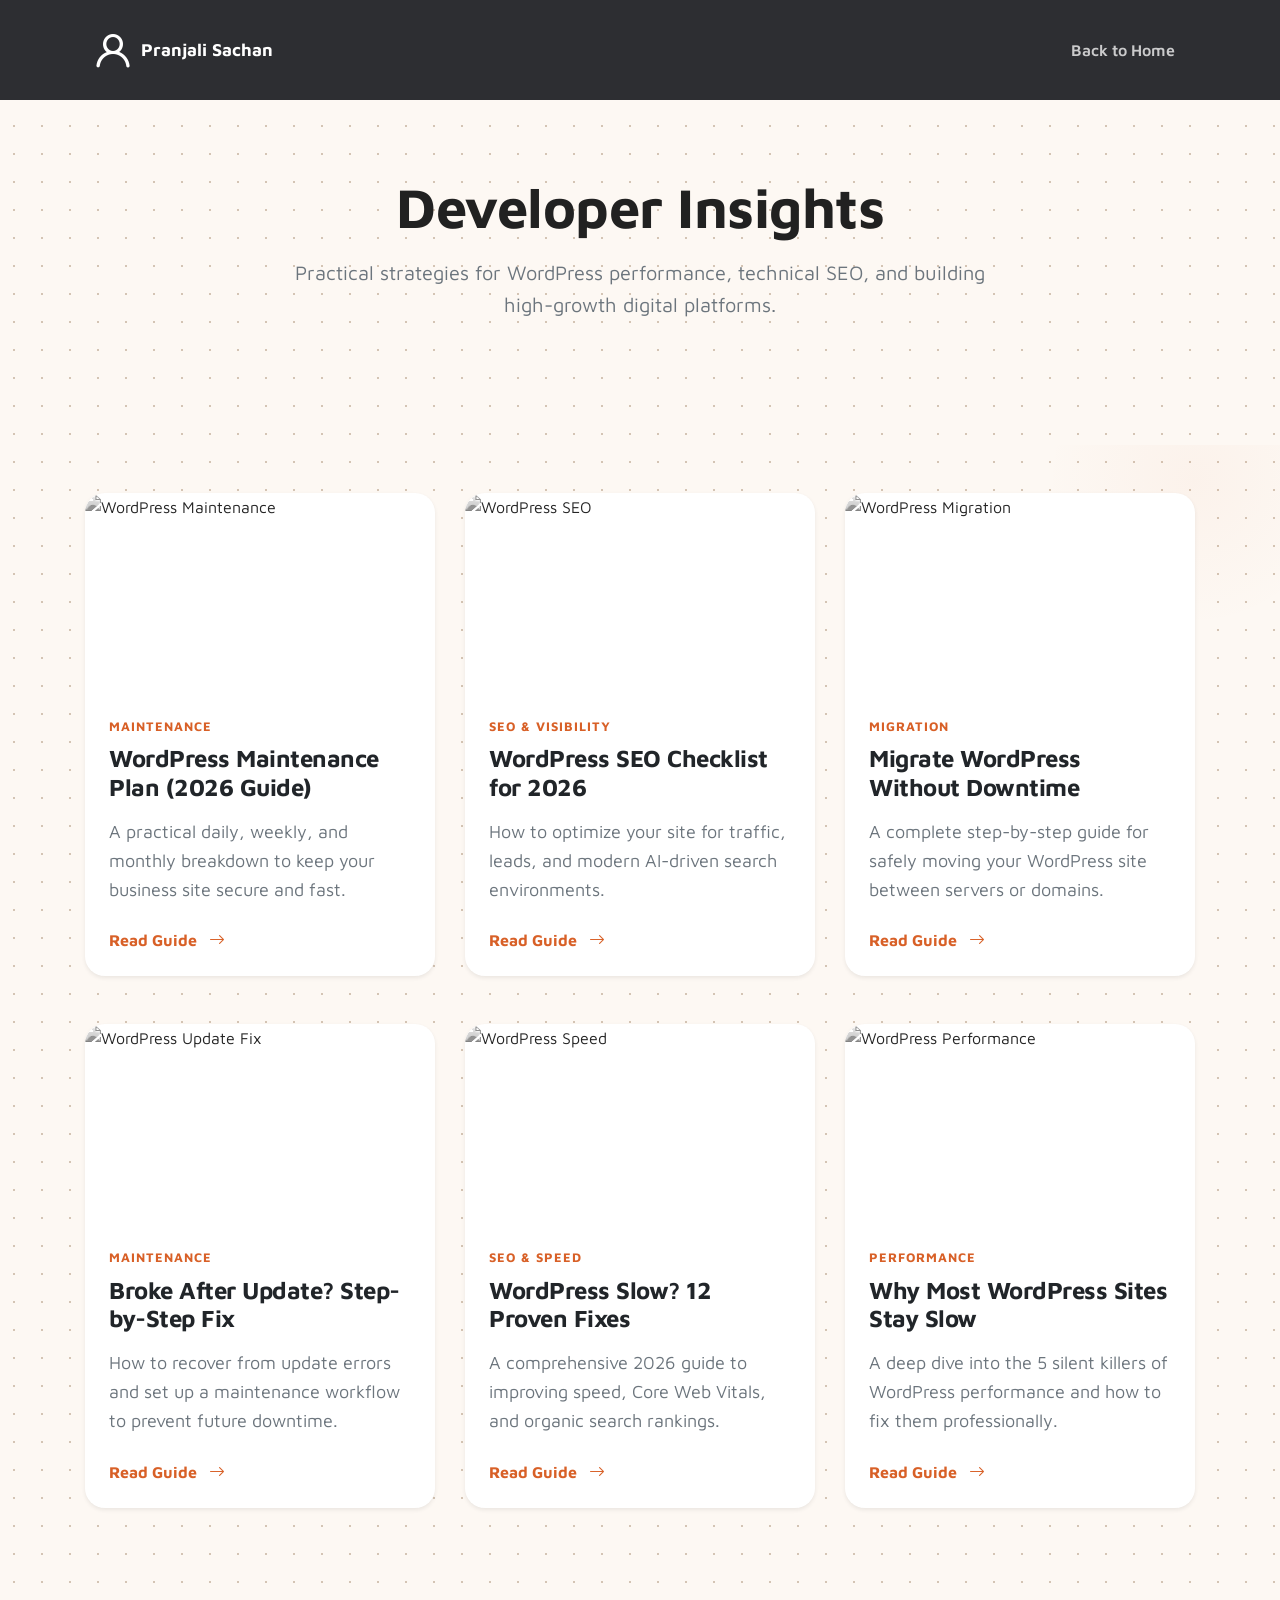
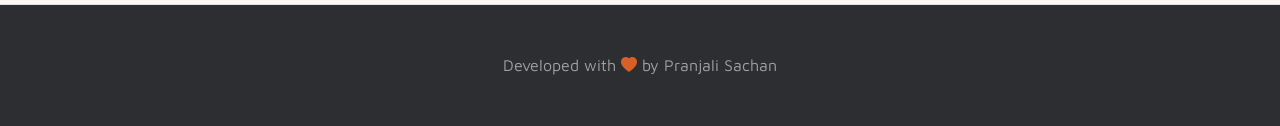
==== commit 1924ca57: "Fix blog index footer to match individual blog page style" ====
--- a/blog/index.html
+++ b/blog/index.html
@@ -50,11 +50,7 @@
     .blog-hub-card-body {
       padding: 1.5rem;
     }
-    .blog-hub-footer {
-      background: transparent;
-      padding: 60px 0;
-      text-align: center;
-    }
+
   </style>
 </head>
 
@@ -196,14 +192,9 @@
     </div>
   </section>
 
-  <footer class="blog-hub-footer">
+  <footer class="footer py-5 border-top">
     <div class="container text-center">
-      <p class="mb-4">Want specialized help with your WordPress project?</p>
-      <a href="../index.html#contact" class="hero-btn-primary">
-        <span class="btn-play-icon"><i class="bi bi-arrow-up-right"></i></span>
-        <span class="btn-text">Get in Touch</span>
-      </a>
-      <p class="copyright-text mt-5 mb-0 text-muted">Developed with <i class="bi bi-heart-fill"></i> by Pranjali Sachan</p>
+      <p class="copyright-text mb-0 text-muted">Developed with <i class="bi bi-heart-fill"></i> by Pranjali Sachan</p>
     </div>
   </footer>
 
--- a/css/styles.css
+++ b/css/styles.css
@@ -2601,7 +2601,7 @@
   position: relative;
   z-index: 2;
   width: 100%;
-  max-width: 440px;
+  max-width: 520px;
   margin: 0 auto;
 }
 
@@ -2719,7 +2719,7 @@
   .hero-heading { font-size: 2.8rem; }
   .hero-name { font-size: 1.8rem; }
   .hero-image-area { min-height: 380px; margin-top: 3rem; }
-  .dev-dashboard { width: 320px; }
+  .dev-dashboard { width: 380px; }
   .seo-float { right: -10px; width: 150px; }
   .leads-float { left: -10px; }
   .rotating-badge-wrapper { right: -5px; bottom: 10px; }
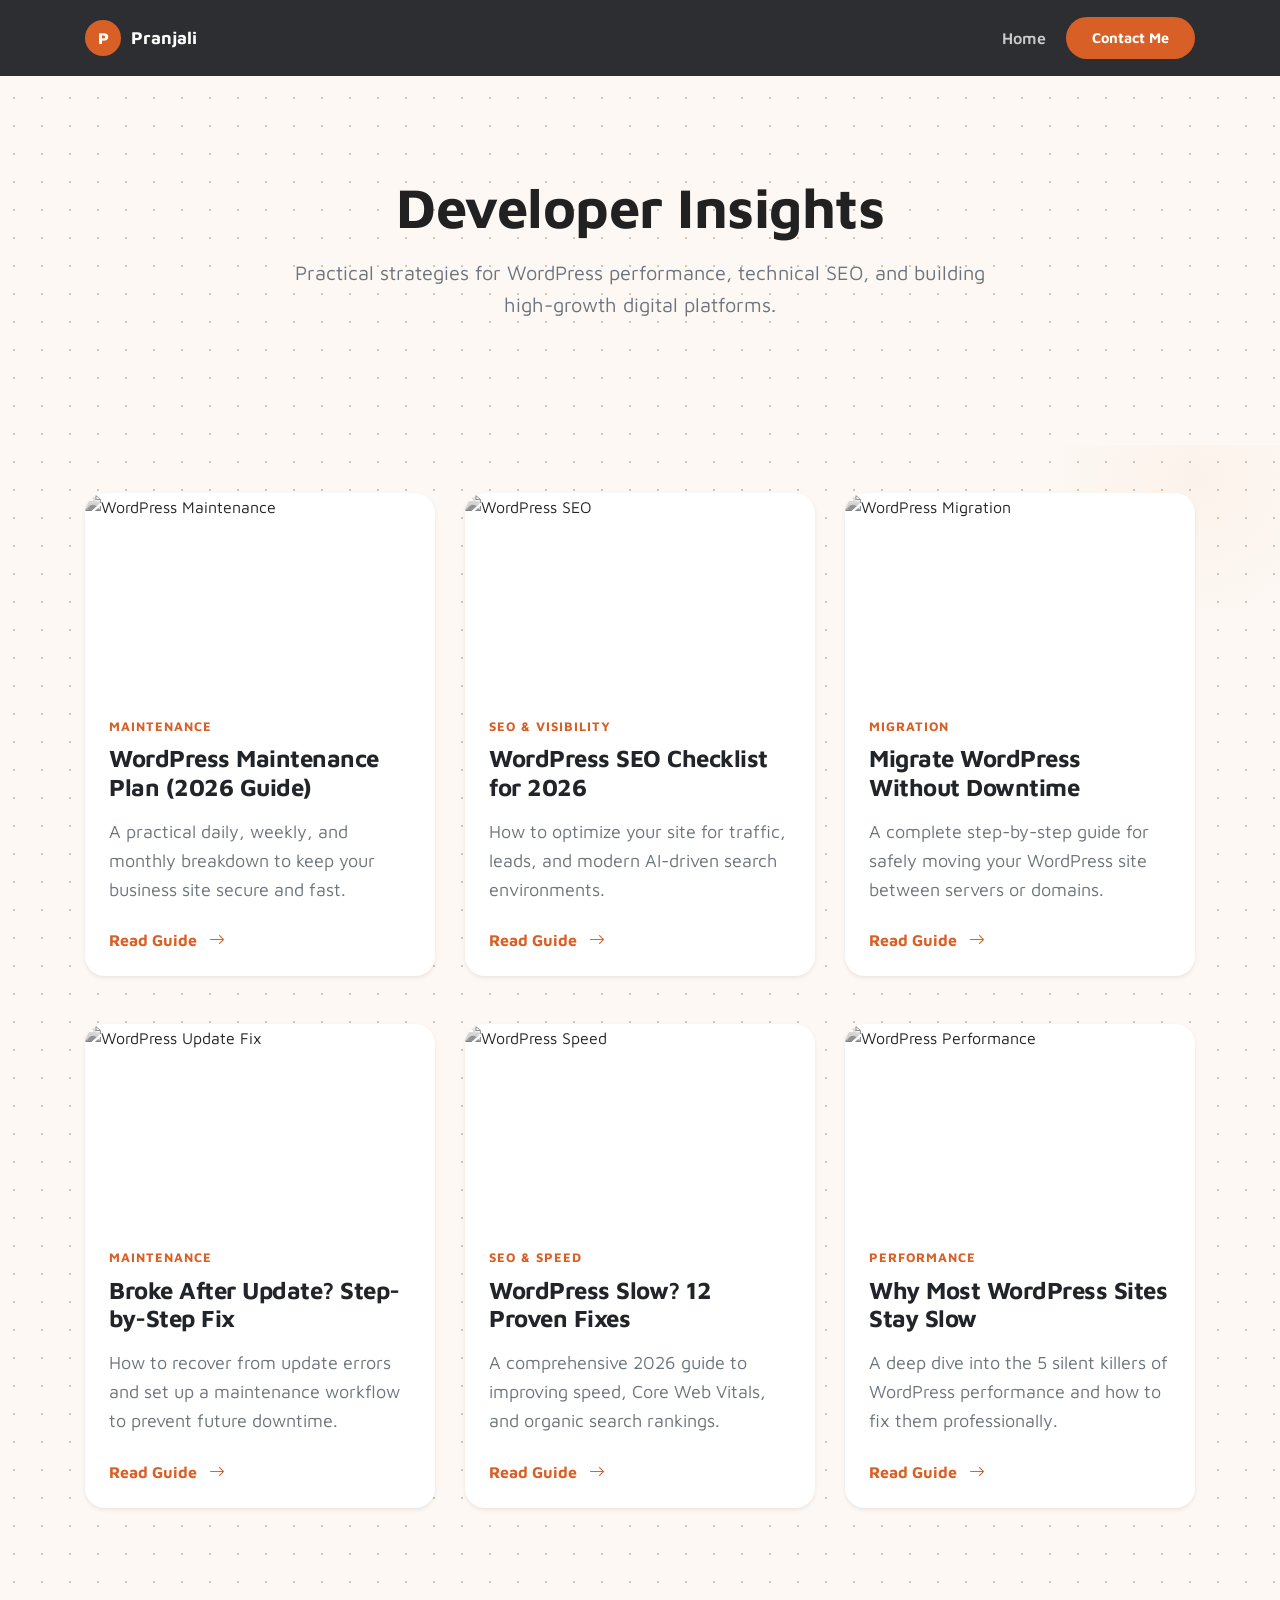
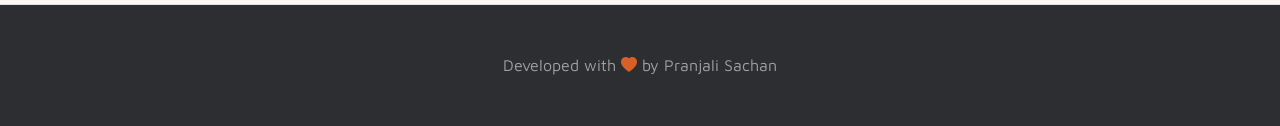
==== commit 148fc7f2: "Fix blog navbars: navbar-light -> navbar-dark, update brand to match home page" ====
--- a/blog/index.html
+++ b/blog/index.html
@@ -55,18 +55,19 @@
 </head>
 
 <body>
-  <nav class="navbar navbar-expand-sm navbar-light sticky-nav">
+  <nav class="navbar navbar-expand-sm navbar-dark">
     <div class="container">
       <a class="navbar-brand" href="../index.html">
-        <i class='uil uil-user'></i>
-        Pranjali Sachan
+        <span class="brand-initial">P</span>
+        Pranjali
       </a>
       <div class="collapse navbar-collapse" id="navbarNav">
         <ul class="navbar-nav ml-auto">
           <li class="nav-item">
-            <a href="../index.html#articles" class="nav-link">Back to Home</a>
+            <a href="../index.html" class="nav-link"><span data-hover="Home">Home</span></a>
           </li>
         </ul>
+        <a href="../index.html#contact" class="nav-contact-btn">Contact Me</a>
       </div>
     </div>
   </nav>
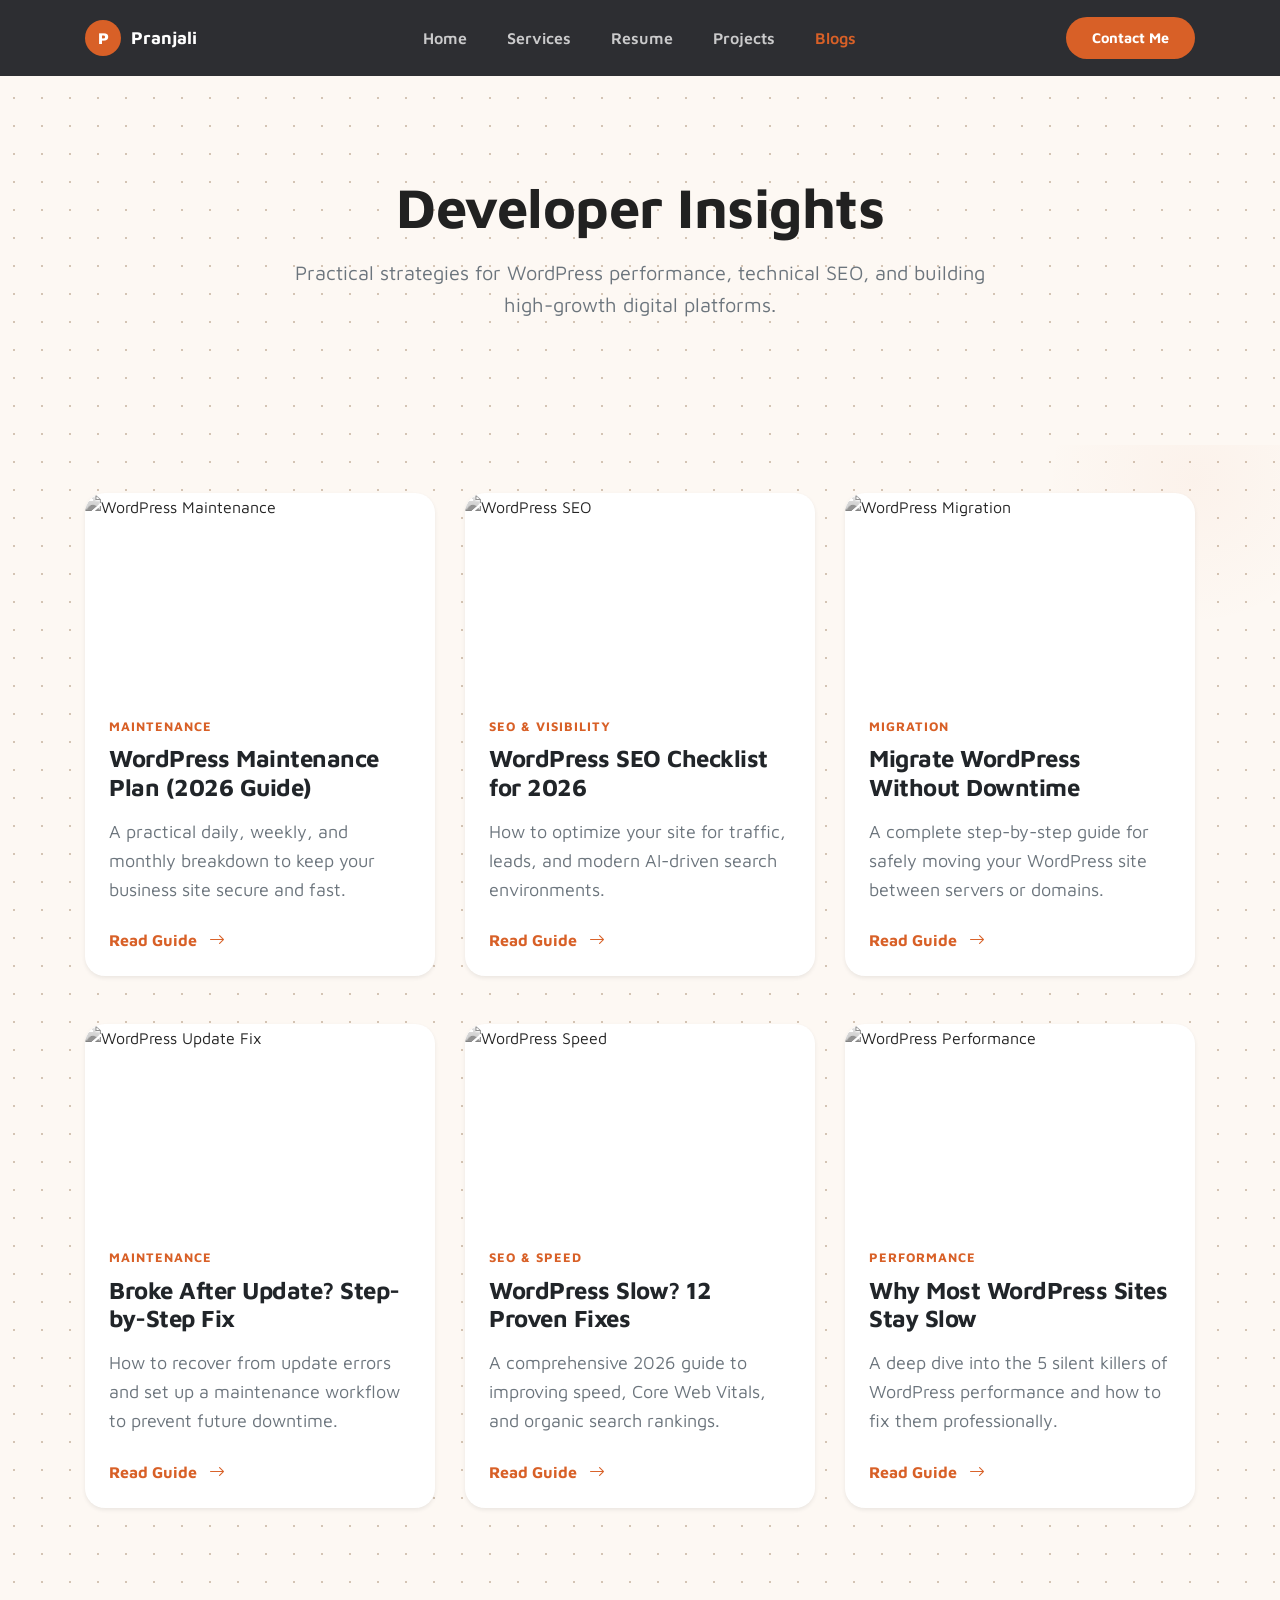
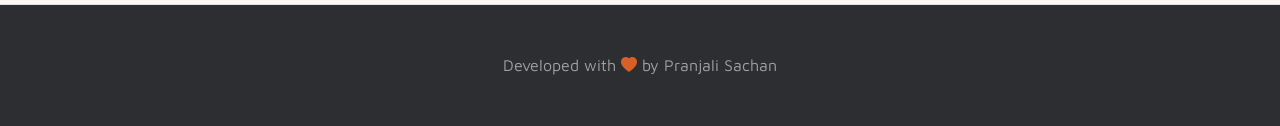
==== commit 8ba4e7cb: "Blog pages: full nav menu matching home page (all links + hamburger)" ====
--- a/blog/index.html
+++ b/blog/index.html
@@ -61,10 +61,30 @@
         <span class="brand-initial">P</span>
         Pranjali
       </a>
+
+      <button class="navbar-toggler" type="button" data-toggle="collapse" data-target="#navbarNav"
+        aria-controls="navbarNav" aria-expanded="false" aria-label="Toggle navigation">
+        <span class="navbar-toggler-icon"></span>
+        <span class="navbar-toggler-icon"></span>
+        <span class="navbar-toggler-icon"></span>
+      </button>
+
       <div class="collapse navbar-collapse" id="navbarNav">
-        <ul class="navbar-nav ml-auto">
-          <li class="nav-item">
-            <a href="../index.html" class="nav-link"><span data-hover="Home">Home</span></a>
+        <ul class="navbar-nav mx-auto">
+          <li class="nav-item">
+            <a href="../index.html#about" class="nav-link"><span data-hover="Home">Home</span></a>
+          </li>
+          <li class="nav-item">
+            <a href="../index.html#services" class="nav-link"><span data-hover="Services">Services</span></a>
+          </li>
+          <li class="nav-item">
+            <a href="../index.html#edu-work" class="nav-link"><span data-hover="Resume">Resume</span></a>
+          </li>
+          <li class="nav-item">
+            <a href="../index.html#live-websites" class="nav-link"><span data-hover="Projects">Projects</span></a>
+          </li>
+          <li class="nav-item active">
+            <a href="index.html" class="nav-link"><span data-hover="Blogs">Blogs</span></a>
           </li>
         </ul>
         <a href="../index.html#contact" class="nav-contact-btn">Contact Me</a>
